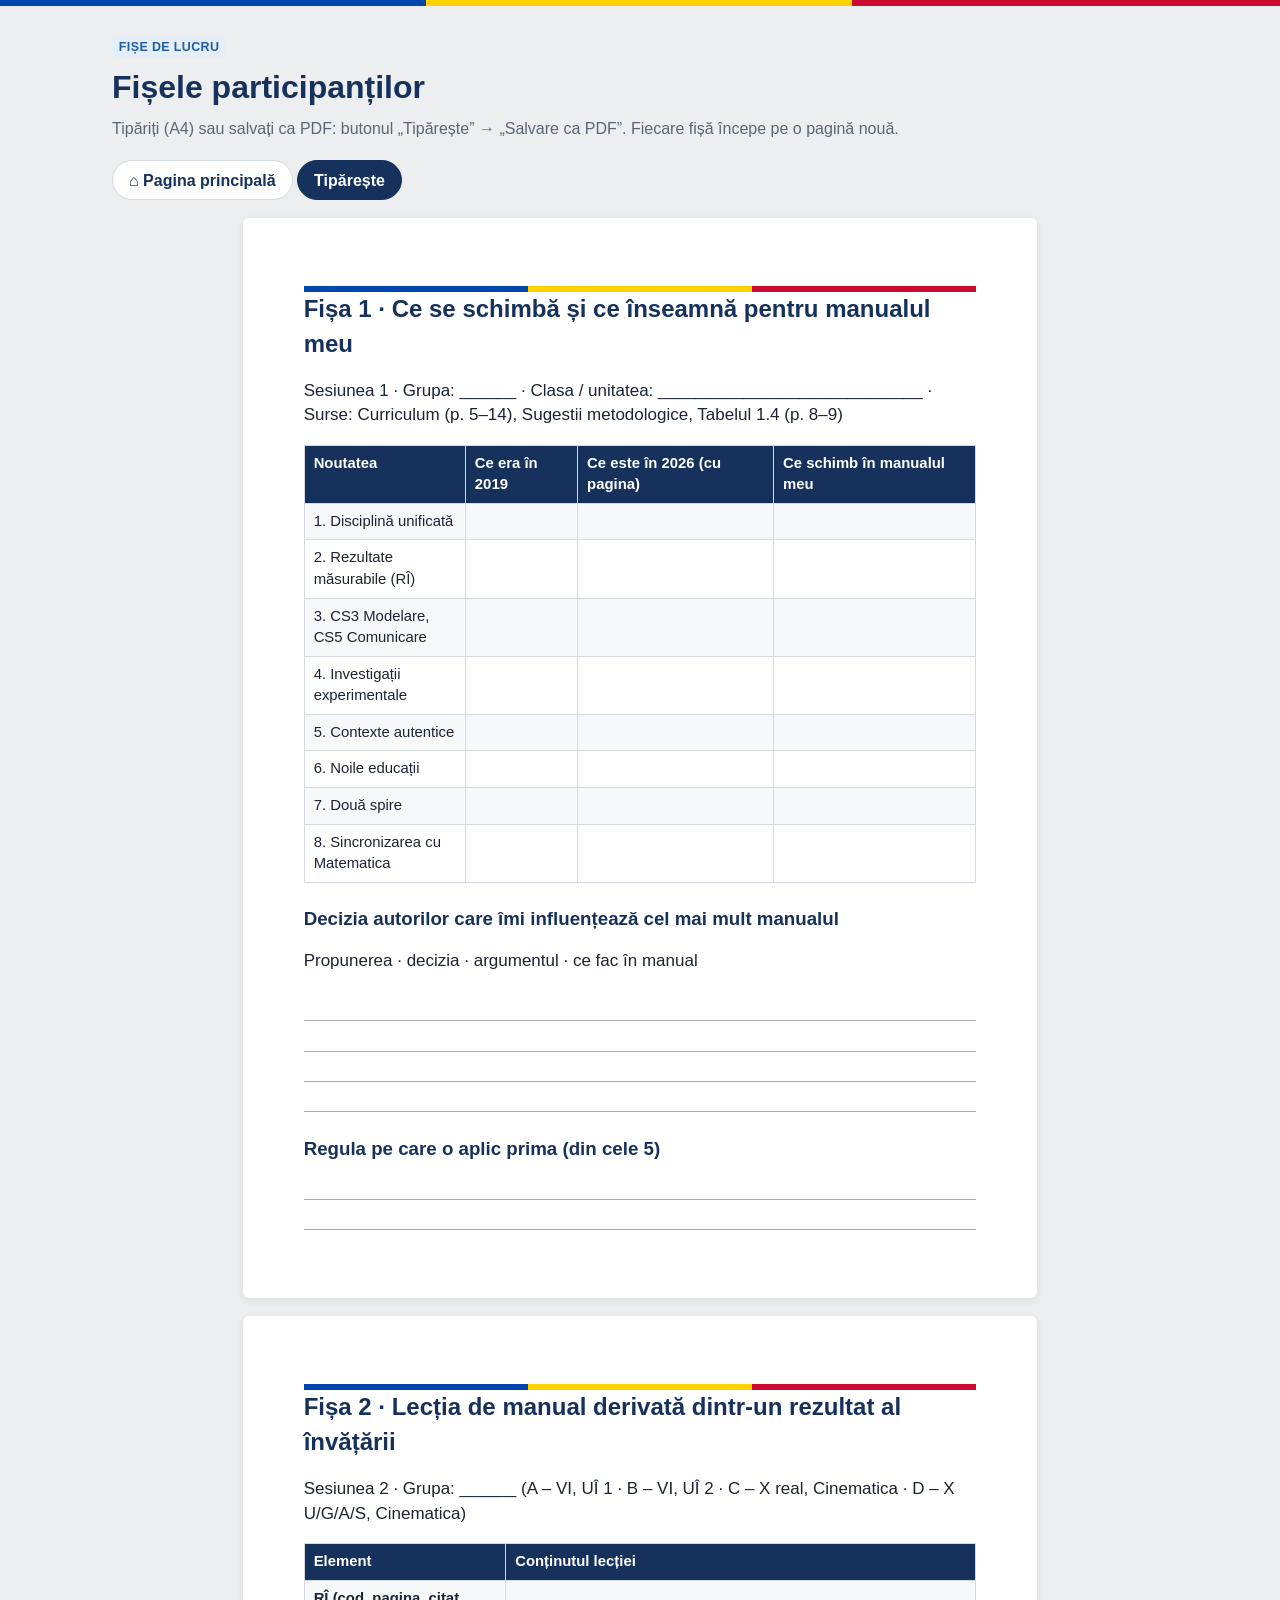
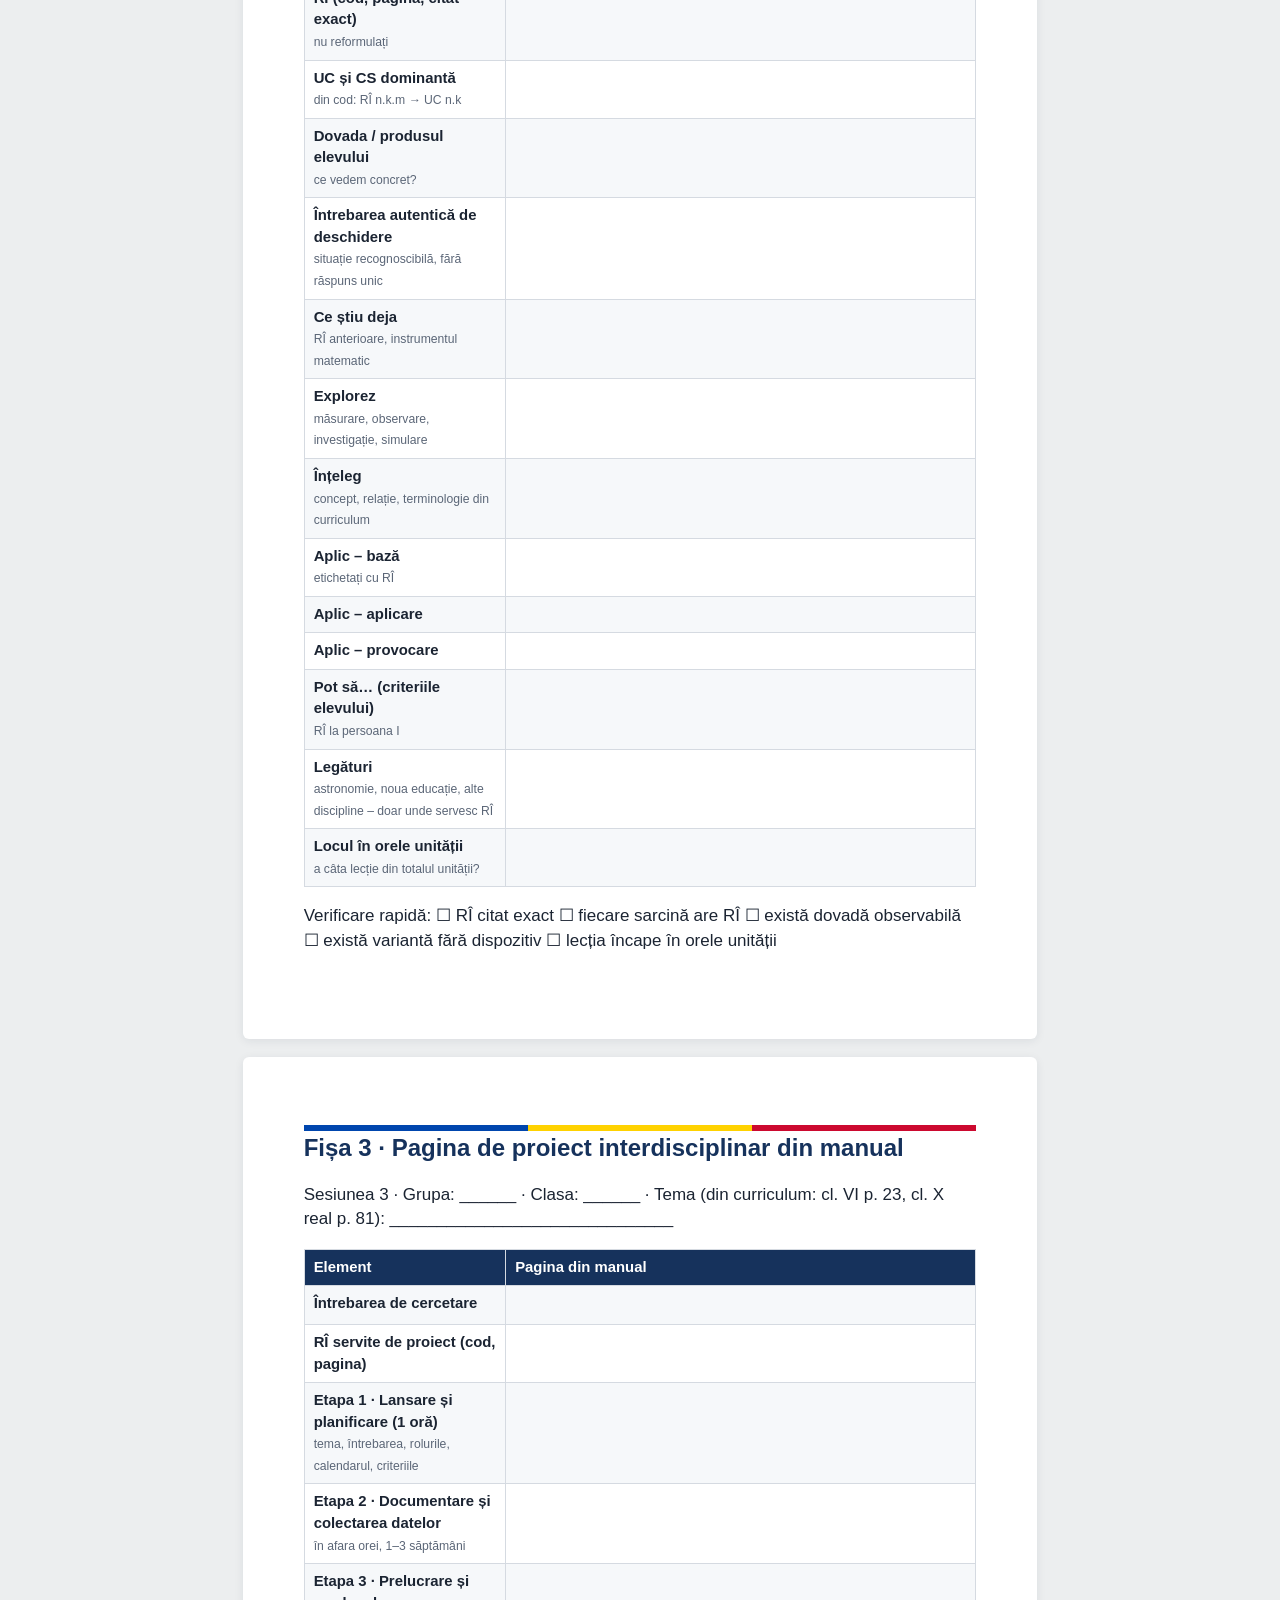
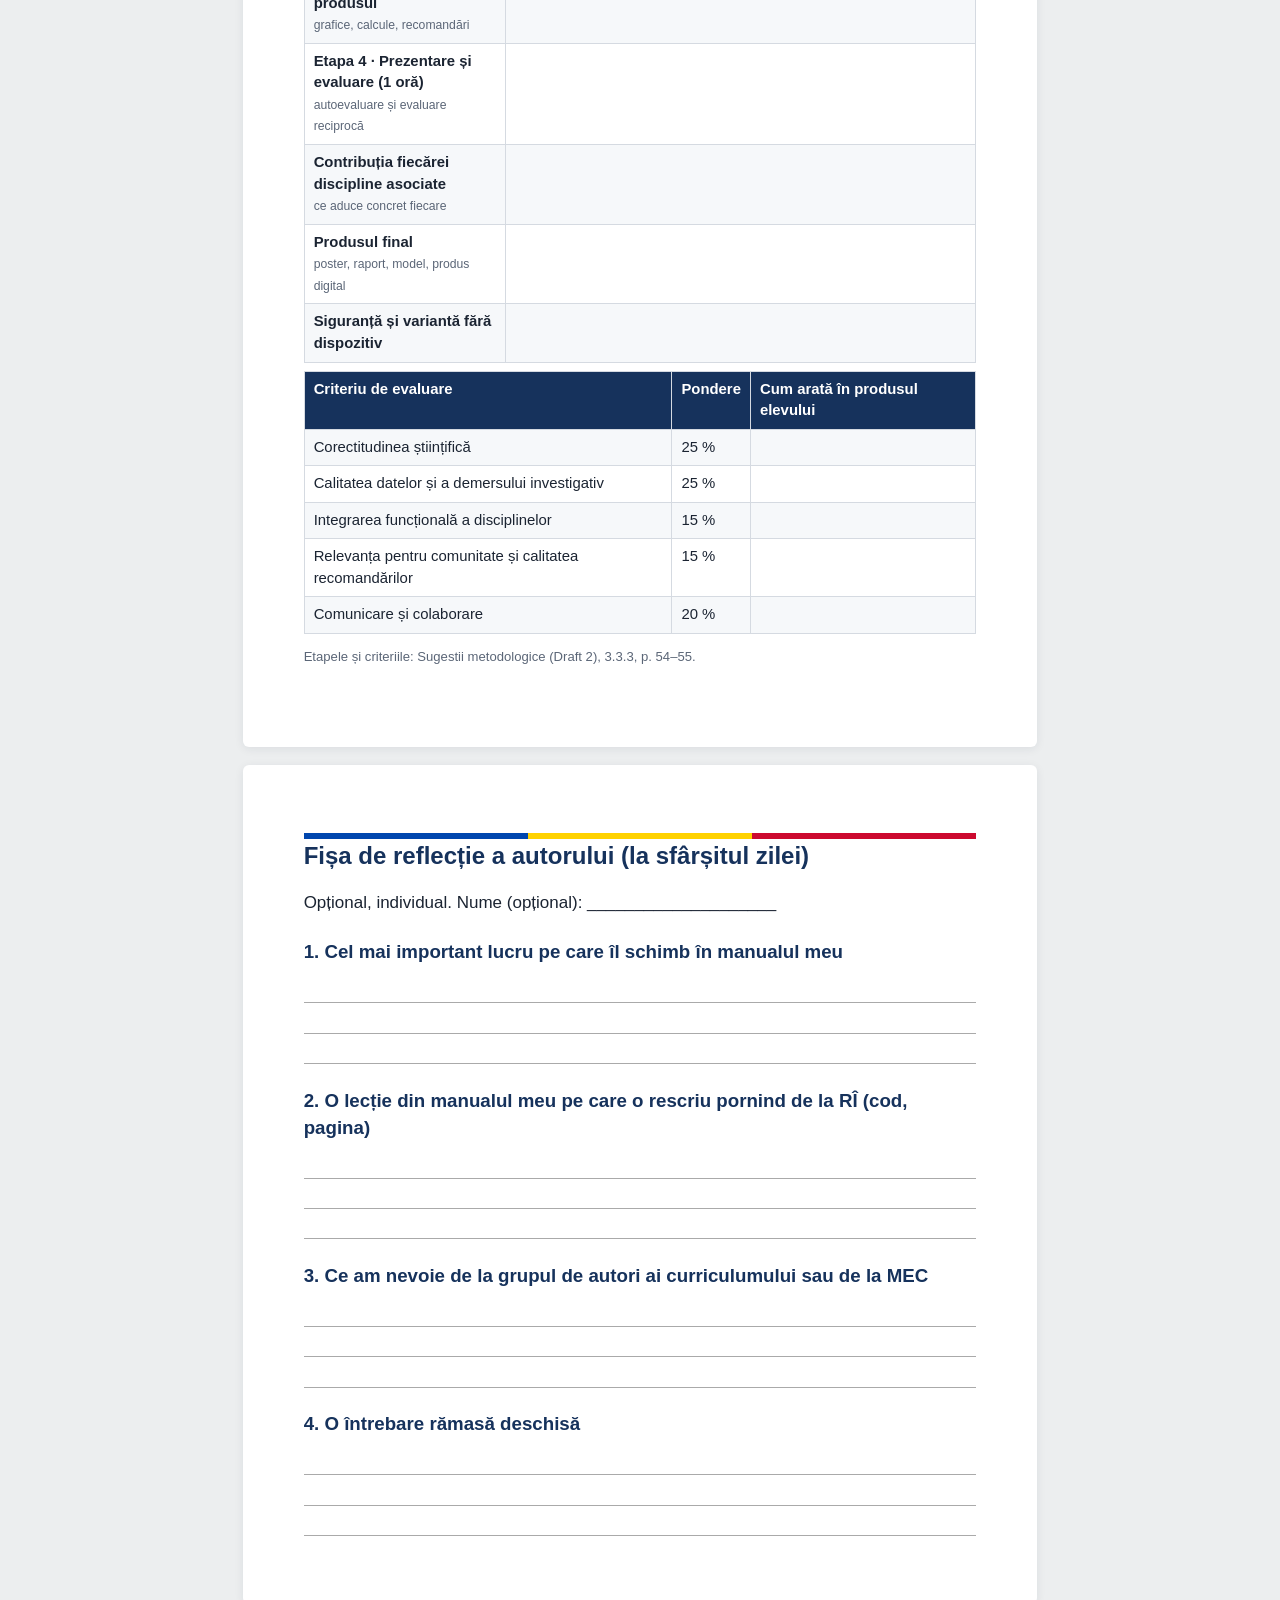
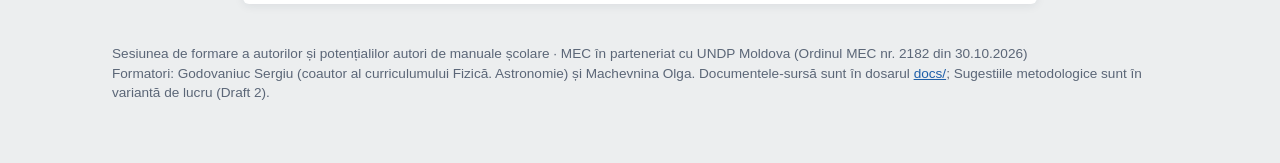
==== fise.html @ 5b89acd0 "Add files via upload" ====
<!DOCTYPE html>
<html lang="ro"><head><meta charset="utf-8"><meta name="viewport" content="width=device-width,initial-scale=1">
<title>Fișe de lucru – formarea autorilor de manuale</title><link rel="stylesheet" href="assets/style.css"></head>
<body><div class="tricolor no-print"></div>
<div class="page"><div class="no-print"><header class="top"><div><span class="tag">Fișe de lucru</span><h1>Fișele participanților</h1><div class="muted">Tipăriți (A4) sau salvați ca PDF: butonul „Tipărește” → „Salvare ca PDF”. Fiecare fișă începe pe o pagină nouă.</div></div>
<div><a class="btn" href="index.html">⌂ Pagina principală</a> <button class="btn primary" onclick="print()">Tipărește</button></div></header></div>
<section class="sheet" id="fisa1"><div class="tricolor"></div><h2>Fișa 1 · Ce se schimbă și ce înseamnă pentru manualul meu</h2>
<p class="small">Sesiunea 1 · Grupa: ______ · Clasa / unitatea: ____________________________ · Surse: Curriculum (p. 5–14), Sugestii metodologice, Tabelul 1.4 (p. 8–9)</p>
<table class="t"><tr><th style="width:24%">Noutatea</th><th>Ce era în 2019</th><th>Ce este în 2026 (cu pagina)</th><th>Ce schimb în manualul meu</th></tr>
<tr><td>1. Disciplină unificată</td><td></td><td></td><td></td></tr><tr><td>2. Rezultate măsurabile (RÎ)</td><td></td><td></td><td></td></tr><tr><td>3. CS3 Modelare, CS5 Comunicare</td><td></td><td></td><td></td></tr><tr><td>4. Investigații experimentale</td><td></td><td></td><td></td></tr><tr><td>5. Contexte autentice</td><td></td><td></td><td></td></tr><tr><td>6. Noile educații</td><td></td><td></td><td></td></tr><tr><td>7. Două spire</td><td></td><td></td><td></td></tr><tr><td>8. Sincronizarea cu Matematica</td><td></td><td></td><td></td></tr></table>
<h3>Decizia autorilor care îmi influențează cel mai mult manualul</h3><p class="small">Propunerea · decizia · argumentul · ce fac în manual</p><div class="lines"><div></div><div></div><div></div><div></div></div>
<h3>Regula pe care o aplic prima (din cele 5)</h3><div class="lines"><div></div><div></div></div></section>
<section class="sheet" id="fisa2"><div class="tricolor"></div><h2>Fișa 2 · Lecția de manual derivată dintr-un rezultat al învățării</h2>
<p class="small">Sesiunea 2 · Grupa: ______ (A – VI, UÎ 1 · B – VI, UÎ 2 · C – X real, Cinematica · D – X U/G/A/S, Cinematica)</p>
<table class="t"><tr><th style="width:30%">Element</th><th>Conținutul lecției</th></tr>
<tr><td><b>RÎ (cod, pagina, citat exact)</b><br><span class="src">nu reformulați</span></td><td style="height:4em"></td></tr><tr><td><b>UC și CS dominantă</b><br><span class="src">din cod: RÎ n.k.m → UC n.k</span></td><td style="height:2.4em"></td></tr><tr><td><b>Dovada / produsul elevului</b><br><span class="src">ce vedem concret?</span></td><td style="height:2.8em"></td></tr><tr><td><b>Întrebarea autentică de deschidere</b><br><span class="src">situație recognoscibilă, fără răspuns unic</span></td><td style="height:2.8em"></td></tr><tr><td><b>Ce știu deja</b><br><span class="src">RÎ anterioare, instrumentul matematic</span></td><td style="height:2.4em"></td></tr><tr><td><b>Explorez</b><br><span class="src">măsurare, observare, investigație, simulare</span></td><td style="height:3em"></td></tr><tr><td><b>Înțeleg</b><br><span class="src">concept, relație, terminologie din curriculum</span></td><td style="height:2.4em"></td></tr><tr><td><b>Aplic – bază</b><br><span class="src">etichetați cu RÎ</span></td><td style="height:2.4em"></td></tr><tr><td><b>Aplic – aplicare</b><br><span class="src"></span></td><td style="height:2.4em"></td></tr><tr><td><b>Aplic – provocare</b><br><span class="src"></span></td><td style="height:2.4em"></td></tr><tr><td><b>Pot să… (criteriile elevului)</b><br><span class="src">RÎ la persoana I</span></td><td style="height:2.4em"></td></tr><tr><td><b>Legături</b><br><span class="src">astronomie, noua educație, alte discipline – doar unde servesc RÎ</span></td><td style="height:2.4em"></td></tr><tr><td><b>Locul în orele unității</b><br><span class="src">a câta lecție din totalul unității?</span></td><td style="height:1.8em"></td></tr></table>
<p class="small">Verificare rapidă: ☐ RÎ citat exact ☐ fiecare sarcină are RÎ ☐ există dovadă observabilă ☐ există variantă fără dispozitiv ☐ lecția încape în orele unității</p></section>
<section class="sheet" id="fisa3"><div class="tricolor"></div><h2>Fișa 3 · Pagina de proiect interdisciplinar din manual</h2>
<p class="small">Sesiunea 3 · Grupa: ______ · Clasa: ______ · Tema (din curriculum: cl. VI p. 23, cl. X real p. 81): ______________________________</p>
<table class="t"><tr><th style="width:30%">Element</th><th>Pagina din manual</th></tr>
<tr><td><b>Întrebarea de cercetare</b><br><span class="src"></span></td><td style="height:2.6em"></td></tr><tr><td><b>RÎ servite de proiect (cod, pagina)</b><br><span class="src"></span></td><td style="height:2.4em"></td></tr><tr><td><b>Etapa 1 · Lansare și planificare (1 oră)</b><br><span class="src">tema, întrebarea, rolurile, calendarul, criteriile</span></td><td style="height:2.4em"></td></tr><tr><td><b>Etapa 2 · Documentare și colectarea datelor</b><br><span class="src">în afara orei, 1–3 săptămâni</span></td><td style="height:2.4em"></td></tr><tr><td><b>Etapa 3 · Prelucrare și produsul</b><br><span class="src">grafice, calcule, recomandări</span></td><td style="height:2.4em"></td></tr><tr><td><b>Etapa 4 · Prezentare și evaluare (1 oră)</b><br><span class="src">autoevaluare și evaluare reciprocă</span></td><td style="height:2.4em"></td></tr><tr><td><b>Contribuția fiecărei discipline asociate</b><br><span class="src">ce aduce concret fiecare</span></td><td style="height:3em"></td></tr><tr><td><b>Produsul final</b><br><span class="src">poster, raport, model, produs digital</span></td><td style="height:1.8em"></td></tr><tr><td><b>Siguranță și variantă fără dispozitiv</b><br><span class="src"></span></td><td style="height:1.8em"></td></tr></table>
<table class="t" style="margin-top:8px"><tr><th>Criteriu de evaluare</th><th style="width:70px">Pondere</th><th>Cum arată în produsul elevului</th></tr>
<tr><td>Corectitudinea științifică</td><td>25 %</td><td></td></tr><tr><td>Calitatea datelor și a demersului investigativ</td><td>25 %</td><td></td></tr><tr><td>Integrarea funcțională a disciplinelor</td><td>15 %</td><td></td></tr><tr><td>Relevanța pentru comunitate și calitatea recomandărilor</td><td>15 %</td><td></td></tr><tr><td>Comunicare și colaborare</td><td>20 %</td><td></td></tr></table>
<p class="src">Etapele și criteriile: Sugestii metodologice (Draft 2), 3.3.3, p. 54–55.</p></section>
<section class="sheet" id="fisa4"><div class="tricolor"></div><h2>Fișa de reflecție a autorului (la sfârșitul zilei)</h2>
<p class="small">Opțional, individual. Nume (opțional): ____________________</p>
<h3>1. Cel mai important lucru pe care îl schimb în manualul meu</h3><div class="lines"><div></div><div></div><div></div></div><h3>2. O lecție din manualul meu pe care o rescriu pornind de la RÎ (cod, pagina)</h3><div class="lines"><div></div><div></div><div></div></div>
<h3>3. Ce am nevoie de la grupul de autori ai curriculumului sau de la MEC</h3><div class="lines"><div></div><div></div><div></div></div><h3>4. O întrebare rămasă deschisă</h3><div class="lines"><div></div><div></div><div></div></div></section>
<footer class="foot no-print">Sesiunea de formare a autorilor și potențialilor autori de manuale școlare · MEC în parteneriat cu UNDP Moldova (Ordinul MEC nr. 2182 din 30.10.2026)<br>Formatori: Godovaniuc Sergiu (coautor al curriculumului Fizică. Astronomie) și Machevnina Olga. Documentele-sursă sunt în dosarul <a href="docs/">docs/</a>; Sugestiile metodologice sunt în variantă de lucru (Draft 2).</footer>
</div></body></html>
---- assets/style.css ----
/* Formarea autorilor de manuale – Fizică. Astronomie (2026)
   Design sobru, instituțional: gri deschis, albastru închis, banda tricoloră. */
:root{
  --bg:#eceeef; --paper:#ffffff; --ink:#1b2432; --muted:#5b6677; --line:#d5dae1;
  --navy:#16325c; --blue:#1f5fa8; --blue-soft:#e4edf8; --accent:#c8711d; --accent-soft:#fbead8;
  --ok:#1f7a4d; --ok-soft:#e1f3ea; --bad:#b3261e; --bad-soft:#fbe4e2; --warn:#8a5a00; --warn-soft:#fff3d6;
  --tri-b:#0046ae; --tri-y:#ffd200; --tri-r:#cc092f;
  --radius:14px; --shadow:0 2px 10px rgba(20,40,70,.08);
  --font:"Segoe UI",Roboto,"Helvetica Neue",Arial,sans-serif;
}
*{box-sizing:border-box}
html,body{margin:0;padding:0}
body{font-family:var(--font);color:var(--ink);background:var(--bg);line-height:1.45}
a{color:var(--blue)}
.tricolor{height:6px;background:linear-gradient(90deg,var(--tri-b) 0 33.3%,var(--tri-y) 33.3% 66.6%,var(--tri-r) 66.6% 100%)}
.btn{display:inline-flex;align-items:center;gap:.4em;border:1px solid var(--line);background:var(--paper);color:var(--navy);
  border-radius:999px;padding:.45em 1em;font:inherit;font-weight:600;cursor:pointer;text-decoration:none}
.btn:hover{border-color:var(--blue)}
.btn.primary{background:var(--navy);color:#fff;border-color:var(--navy)}
.btn.small{padding:.25em .75em;font-size:.85em}
.tag{display:inline-block;font-size:.78em;font-weight:700;letter-spacing:.03em;text-transform:uppercase;color:var(--blue);
  background:var(--blue-soft);border-radius:6px;padding:.15em .55em}
.src{font-size:.82em;color:var(--muted)}
.src a{color:var(--muted)}

/* ---------- Pagini obișnuite (index, plan, fișe) ---------- */
.page{max-width:1100px;margin:0 auto;padding:28px 22px 60px}
.page header.top{display:flex;justify-content:space-between;align-items:flex-end;gap:20px;flex-wrap:wrap;margin-bottom:18px}
.page h1{color:var(--navy);font-size:2rem;margin:.2em 0}
.page h2{color:var(--navy);margin:1.6em 0 .6em}
.page h3{color:var(--navy);margin:1.2em 0 .4em}
.card{background:var(--paper);border-radius:var(--radius);box-shadow:var(--shadow);padding:18px 20px;margin:12px 0}
.grid{display:grid;gap:14px}
.grid.c3{grid-template-columns:repeat(auto-fit,minmax(260px,1fr))}
.grid.c2{grid-template-columns:repeat(auto-fit,minmax(340px,1fr))}
.session-card h3{margin-top:.2em}
.session-card .time{font-weight:700;color:var(--accent)}
table.t{width:100%;border-collapse:collapse;background:var(--paper);font-size:.93em}
table.t th,table.t td{border:1px solid var(--line);padding:7px 9px;vertical-align:top;text-align:left}
table.t th{background:var(--navy);color:#fff;font-weight:600}
table.t tr:nth-child(even) td{background:#f6f8fa}
.note{border-left:4px solid var(--accent);background:var(--accent-soft);padding:10px 14px;border-radius:8px;margin:10px 0}
.note.blue{border-color:var(--blue);background:var(--blue-soft)}
footer.foot{margin-top:40px;font-size:.85em;color:var(--muted)}

/* ---------- Prezentare ---------- */
body.deck{overflow:hidden;background:#d9dde2}
#stage-wrap{position:fixed;inset:0 0 34px 0;display:flex;align-items:center;justify-content:center}
#stage{width:1280px;height:720px;position:relative;transform-origin:center center}
.slide{position:absolute;inset:0;background:var(--bg);display:none;flex-direction:column;overflow:hidden;border-radius:4px;
  box-shadow:0 6px 30px rgba(0,0,0,.18)}
.slide.active{display:flex}
.slide .s-head{padding:26px 48px 8px;display:flex;justify-content:space-between;align-items:flex-start;gap:20px}
.slide .kicker{font-size:15px;font-weight:700;letter-spacing:.06em;text-transform:uppercase;color:var(--blue)}
.slide h2{font-size:38px;line-height:1.12;margin:6px 0 0;color:var(--navy)}
.slide .s-body{flex:1;padding:8px 48px 14px;font-size:21px;overflow:auto}
.slide .s-foot{display:flex;justify-content:space-between;align-items:center;padding:0 48px 10px;font-size:13px;color:var(--muted)}
.slide .s-foot .src{font-size:13px}
.slide .tricolor{height:7px}
.slide.cover{background:linear-gradient(135deg,#16325c 0%,#1f5fa8 100%);color:#fff}
.slide.cover h2{color:#fff;font-size:52px}
.slide.cover .kicker{color:#ffd200}
.slide.cover .s-body{display:flex;flex-direction:column;justify-content:center;font-size:24px}
.slide.cover .s-foot{color:#cfd9e8}
.cover .meta{margin-top:28px;font-size:20px;opacity:.95}
.cover .meta b{color:#ffd200}
.cols{display:grid;gap:18px}
.cols.c2{grid-template-columns:1fr 1fr}
.cols.c3{grid-template-columns:repeat(3,1fr)}
.cols.c4{grid-template-columns:repeat(4,1fr)}
.box{background:var(--paper);border-radius:var(--radius);box-shadow:var(--shadow);padding:16px 18px}
.box h3{margin:0 0 8px;color:var(--navy);font-size:22px}
.box.old{border-top:5px solid #8b95a3}
.box.new{border-top:5px solid var(--blue)}
.box.man{border-top:5px solid var(--accent);background:#fffaf4}
.box p{margin:.3em 0}
.box ul{margin:.3em 0;padding-left:1.1em}
.lab{font-size:13px;font-weight:800;letter-spacing:.06em;text-transform:uppercase;color:var(--muted);margin-bottom:4px}
.box.new .lab{color:var(--blue)} .box.man .lab{color:var(--accent)}
.big{font-size:28px;font-weight:700;color:var(--navy)}
.quote{font-size:25px;color:var(--navy);border-left:6px solid var(--blue);padding:6px 0 6px 18px;margin:8px 0}
.small{font-size:17px}
.muted{color:var(--muted)}
.pill{display:inline-block;border-radius:999px;padding:2px 10px;font-size:15px;font-weight:700;background:var(--blue-soft);color:var(--navy);margin:2px}
.steps{display:flex;gap:12px;align-items:stretch}
.steps .st{flex:1;background:var(--paper);border-radius:12px;padding:12px 14px;box-shadow:var(--shadow);position:relative}
.steps .st b{display:block;color:var(--blue);font-size:15px;text-transform:uppercase;letter-spacing:.05em}
.steps .st:not(:last-child)::after{content:"→";position:absolute;right:-13px;top:40%;font-size:22px;color:var(--blue)}
.agenda{width:100%;border-collapse:collapse;font-size:20px}
.agenda td{padding:9px 12px;border-bottom:1px solid var(--line)}
.agenda tr.now td{background:var(--blue-soft);font-weight:700}
.agenda td.h{width:150px;font-weight:700;color:var(--accent)}

/* bara de jos a prezentării */
#bar{position:fixed;left:0;right:0;bottom:0;height:34px;background:var(--navy);color:#fff;display:flex;align-items:center;gap:14px;
  padding:0 12px;font-size:14px;z-index:20}
#bar .prog{flex:1;height:6px;background:rgba(255,255,255,.2);border-radius:3px;overflow:hidden}
#bar .prog i{display:block;height:100%;background:var(--tri-y);width:0}
#bar button{background:transparent;border:1px solid rgba(255,255,255,.35);color:#fff;border-radius:6px;padding:2px 8px;cursor:pointer;font:inherit}
#bar .clock.late{color:#ffb4b4} #bar .clock.ok{color:#bff0d2}
#notes{position:fixed;right:0;top:0;bottom:34px;width:420px;background:#fffdf7;border-left:3px solid var(--accent);padding:16px 18px;
  overflow:auto;display:none;z-index:15;font-size:16px;box-shadow:-6px 0 20px rgba(0,0,0,.12)}
#notes.show{display:block}
#notes h4{margin:0 0 6px;color:var(--accent);text-transform:uppercase;letter-spacing:.05em;font-size:13px}
#notes .plan{font-weight:700;color:var(--navy);margin-bottom:8px}
#help{position:fixed;left:50%;top:50%;transform:translate(-50%,-50%);background:#fff;padding:18px 24px;border-radius:12px;z-index:30;
  box-shadow:0 10px 40px rgba(0,0,0,.3);display:none;font-size:16px}
#help.show{display:block}
#help kbd{background:#eef;border:1px solid #ccd;border-radius:4px;padding:1px 6px}

/* ---------- Widgeturi ---------- */
.w{background:var(--paper);border-radius:var(--radius);box-shadow:var(--shadow);padding:14px 16px}
.w .w-head{display:flex;justify-content:space-between;align-items:center;gap:10px;margin-bottom:8px}
.w .w-title{font-weight:700;color:var(--navy)}
.score{font-weight:800;font-size:22px}
.score.ok{color:var(--ok)} .score.mid{color:var(--warn)} .score.bad{color:var(--bad)}

/* clasificare */
.cls-item{display:flex;align-items:center;gap:10px;padding:7px 8px;border-bottom:1px solid var(--line);font-size:18px}
.cls-item:last-child{border-bottom:0}
.cls-item .txt{flex:1}
.cls-item .opts{display:flex;gap:6px;flex-wrap:wrap;justify-content:flex-end}
.cls-item .opts button{border:1px solid var(--line);background:#fff;border-radius:8px;padding:4px 10px;cursor:pointer;font:inherit;font-size:15px;color:var(--navy)}
.cls-item .opts button.sel{background:var(--navy);color:#fff;border-color:var(--navy)}
.cls-item.ok{background:var(--ok-soft)} .cls-item.bad{background:var(--bad-soft)}
.cls-item .why{display:none;font-size:15px;color:var(--muted);margin-top:3px}
.cls-item.checked .why{display:block}
.cls-item .mark{width:26px;text-align:center;font-weight:800}
.cls-item.ok .mark{color:var(--ok)} .cls-item.bad .mark{color:var(--bad)}

/* sondaj */
.poll{display:grid;grid-template-columns:1fr 230px;gap:16px;align-items:start}
.poll .q{font-size:22px;font-weight:700;color:var(--navy);margin-bottom:8px}
.poll .bars .row{display:grid;grid-template-columns:1fr 60px;gap:8px;align-items:center;margin:6px 0}
.poll .bars .lbl{font-size:17px;margin-bottom:2px}
.poll .bars .track{height:26px;background:#edf1f6;border-radius:6px;overflow:hidden;position:relative}
.poll .bars .fill{height:100%;background:var(--blue);width:0;transition:width .6s}
.poll .bars .row.correct .fill{background:var(--ok)}
.poll .bars .n{font-weight:800;color:var(--navy);text-align:right}
.poll .qr{background:#fff;border:1px solid var(--line);border-radius:12px;padding:10px;text-align:center;font-size:13px;color:var(--muted)}
.poll .qr .code{display:flex;justify-content:center}
.poll .qr .code img,.poll .qr .code svg{width:190px;height:190px}
.poll .status{font-size:13px;color:var(--muted);margin-top:6px}
.poll .manual{display:flex;gap:4px;margin-left:6px}
.poll .manual button{width:26px;height:26px;border-radius:6px;border:1px solid var(--line);background:#fff;cursor:pointer;font-weight:800}
.poll.hidden-res .fill,.poll.hidden-res .n{visibility:hidden}
.cloud{display:flex;flex-wrap:wrap;gap:6px 14px;align-items:center;justify-content:center;min-height:140px;padding:8px}
.cloud span{color:var(--navy);font-weight:700;line-height:1}
.cloud span:nth-child(3n){color:var(--blue)} .cloud span:nth-child(4n){color:var(--accent)}

/* decizii */
.dec{display:grid;grid-template-columns:1fr 300px;gap:16px}
.dec .prop{font-size:23px;color:var(--navy);font-weight:600}
.dec .ans{display:none;margin-top:10px;padding:10px 12px;border-radius:10px;font-size:18px}
.dec .ans.show{display:block}
.dec .ans.Acceptat{background:var(--ok-soft);border-left:5px solid var(--ok)}
.dec .ans.Respins{background:var(--bad-soft);border-left:5px solid var(--bad)}
.dec .ans.Partial{background:var(--warn-soft);border-left:5px solid var(--warn)}
.dots{display:flex;gap:6px}
.dots i{width:12px;height:12px;border-radius:50%;background:#cfd6df;display:inline-block;cursor:pointer}
.dots i.on{background:var(--navy)}

/* harta unității */
.umap{display:grid;grid-template-columns:1fr 1fr 1.5fr;gap:12px;font-size:15px}
.umap .col h4{margin:0 0 6px;color:#fff;background:var(--navy);padding:5px 9px;border-radius:8px;font-size:15px}
.umap .it{background:#fff;border:1px solid var(--line);border-radius:8px;padding:5px 8px;margin:4px 0;cursor:pointer;line-height:1.25}
.umap .it.hl{background:var(--accent-soft);border-color:var(--accent)}
.umap .it.sel{background:var(--blue-soft);border-color:var(--blue);font-weight:600}
.umap .it.dim{opacity:.45}
.umap .col{max-height:520px;overflow:auto}

/* generator, calculator, checklist */
.gen select,.gen input,.calc input{font:inherit;font-size:16px;padding:5px 8px;border:1px solid var(--line);border-radius:8px}
.gen .out{margin-top:10px;font-size:16px}
.gen .out .sec{border-left:4px solid var(--blue);padding:4px 10px;margin:6px 0;background:#f7f9fc;border-radius:6px}
.gen .out .sec b{color:var(--navy)}
.calc table{width:100%;border-collapse:collapse;font-size:16px}
.calc td,.calc th{border-bottom:1px solid var(--line);padding:5px 6px;text-align:center}
.calc th{color:var(--navy)} .calc td:first-child,.calc th:first-child{text-align:left}
.calc input{width:64px;text-align:center}
.calc tr.err td{background:var(--bad-soft)}
.chk{columns:2;column-gap:22px;font-size:16px}
.chk label{display:flex;gap:8px;align-items:flex-start;break-inside:avoid;padding:4px 0}
.chk input{margin-top:4px;transform:scale(1.25)}
.meter{height:16px;background:#edf1f6;border-radius:8px;overflow:hidden;margin:6px 0}
.meter i{display:block;height:100%;width:0;transition:width .4s}
.slider-row{display:grid;grid-template-columns:240px 1fr 90px;gap:10px;align-items:center;margin:8px 0;font-size:18px}
.slider-row input[type=range]{width:100%}
.result-big{font-size:34px;font-weight:800;color:var(--navy)}
.verdict{padding:10px 14px;border-radius:10px;font-size:19px;margin-top:8px}
.verdict.ok{background:var(--ok-soft);color:var(--ok)} .verdict.bad{background:var(--bad-soft);color:var(--bad)}
.timer{font-size:64px;font-weight:800;color:var(--navy);font-variant-numeric:tabular-nums}
.timer.end{color:var(--bad)}
.reveal-card{background:#fff;border-radius:12px;box-shadow:var(--shadow);padding:12px 14px;cursor:pointer;border-top:5px solid var(--blue)}
.reveal-card .back{display:none;margin-top:8px;font-size:16px;color:var(--ink)}
.reveal-card.open .back{display:block}
.reveal-card .front{font-weight:700;color:var(--navy);font-size:18px}
.reveal-card .hint{font-size:13px;color:var(--muted)}
.bar-chart .r{display:grid;grid-template-columns:260px 1fr 70px;gap:10px;align-items:center;margin:5px 0;font-size:17px}
.bar-chart .tr{height:22px;background:#edf1f6;border-radius:5px;overflow:hidden}
.bar-chart .tr i{display:block;height:100%}

/* ---------- Pagina de vot (telefon) ---------- */
body.vote{background:var(--bg)}
.vote main{max-width:520px;margin:0 auto;padding:18px}
.vote h1{font-size:1.25rem;color:var(--navy)}
.vote .opt{display:block;width:100%;text-align:left;margin:10px 0;padding:14px 16px;border-radius:12px;border:2px solid var(--line);background:#fff;font:inherit;font-size:1.05rem;cursor:pointer}
.vote .opt.sel{border-color:var(--navy);background:var(--blue-soft)}
.vote textarea,.vote input[type=text]{width:100%;font:inherit;font-size:1.05rem;padding:12px;border-radius:12px;border:2px solid var(--line)}
.vote .msg{margin-top:14px;padding:12px;border-radius:10px}
.vote .msg.ok{background:var(--ok-soft);color:var(--ok)} .vote .msg.err{background:var(--bad-soft);color:var(--bad)}

/* ---------- Tipar (fișe) ---------- */
.sheet{background:#fff;padding:18mm 16mm;margin:18px auto;max-width:210mm;box-shadow:var(--shadow);border-radius:6px}
.sheet h2{margin-top:0}
.sheet .fill{border-bottom:1px solid #999;min-height:1.6em;margin:4px 0}
.sheet table.t td{height:2.2em}
.sheet .lines div{border-bottom:1px solid #aaa;height:1.9em}
@media print{
  body{background:#fff}
  .no-print{display:none!important}
  .sheet{box-shadow:none;margin:0;padding:10mm 8mm;max-width:none;page-break-after:always}
  .page{padding:0}
  a{color:inherit;text-decoration:none}
}
@media (max-width:760px){.page h1{font-size:1.5rem}}

/* ajustări după verificarea vizuală */
.dec{grid-template-columns:1fr}
.dec .poll .q{display:none}
.dec .poll{grid-template-columns:1fr 170px;box-shadow:none;padding:6px 0 0}
.dec .poll .qr .code svg{width:140px;height:140px}
.cols .poll{grid-template-columns:1fr 150px;gap:10px}
.cols .poll .q{font-size:19px}
.cols .poll .qr .code svg{width:130px;height:130px}
.cls-item.wide{flex-wrap:wrap}
.cls-item.wide .opts{width:100%;justify-content:flex-start;padding-left:36px}
.slide .small{font-size:18px}
.cls-item{font-size:19px}
.cls-item.wide{font-size:17px;padding:4px 8px}.cls-item.wide .opts button{font-size:14px;padding:2px 8px}
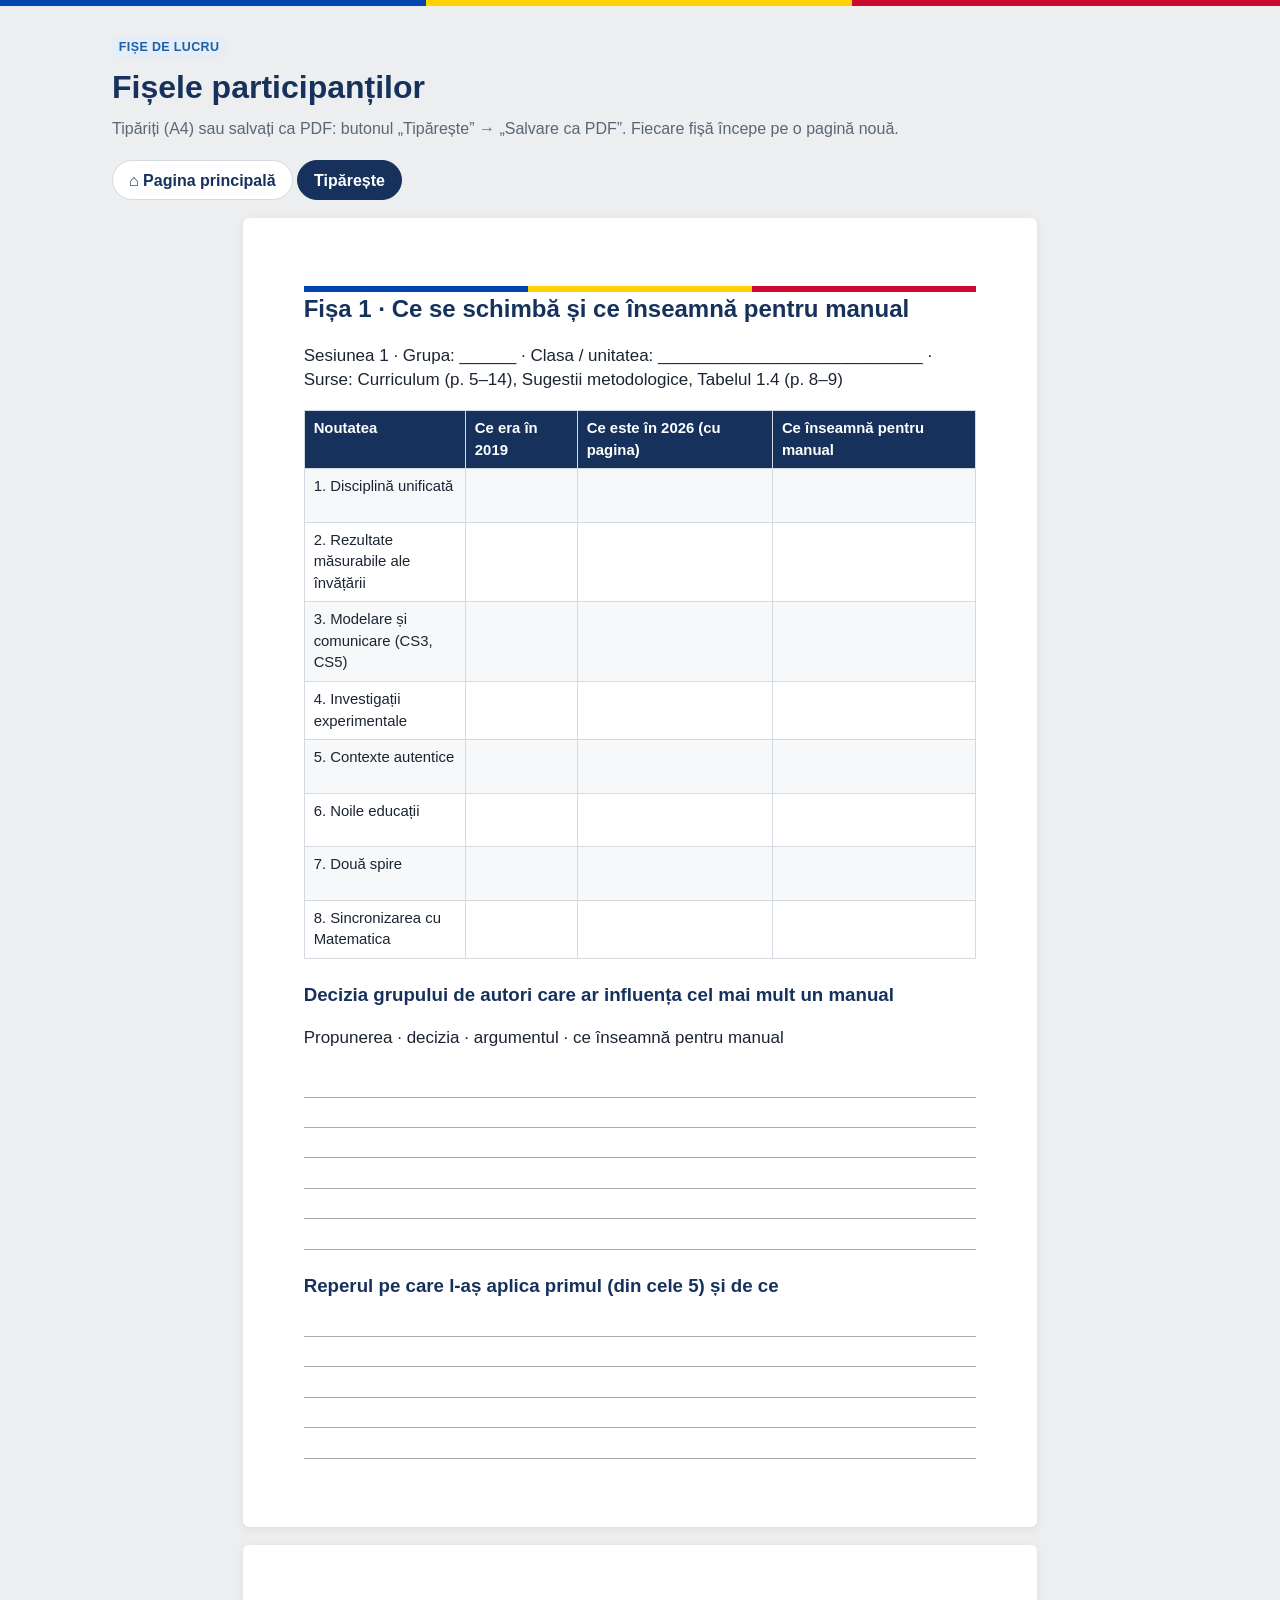
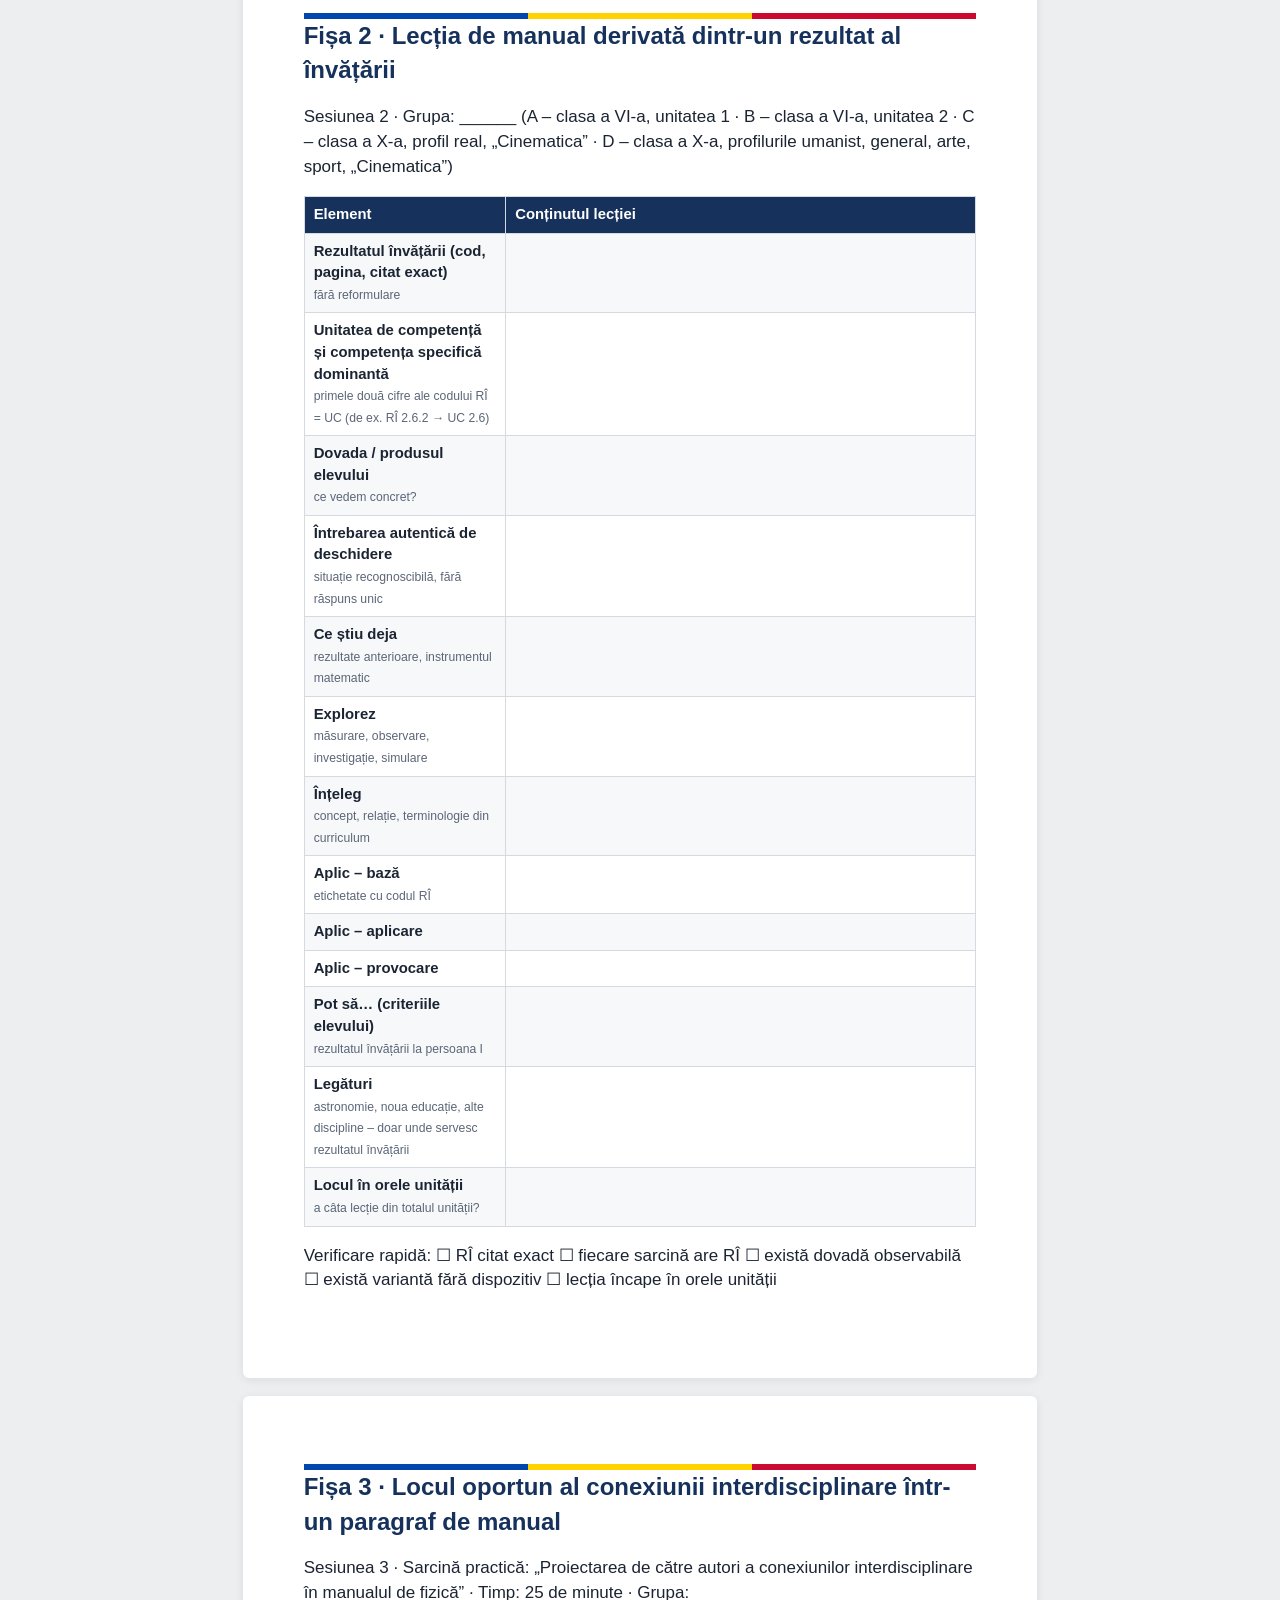
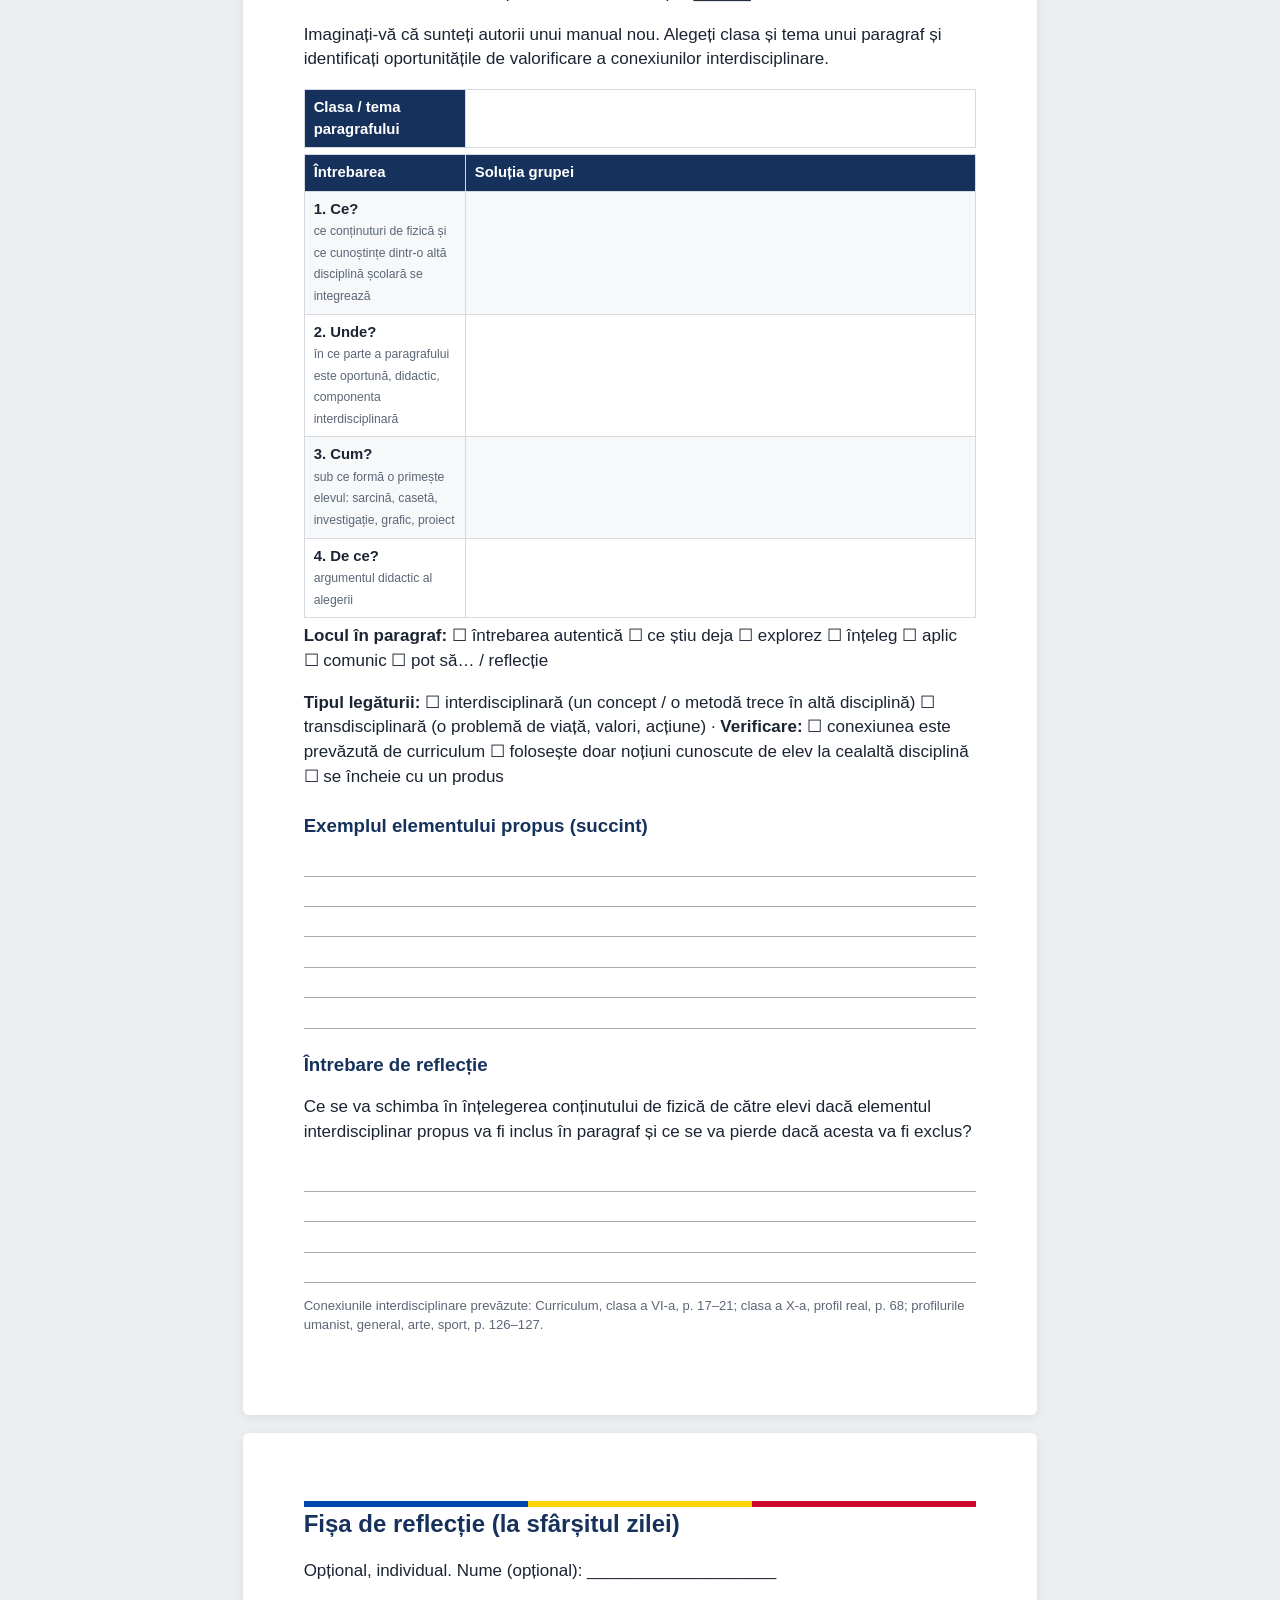
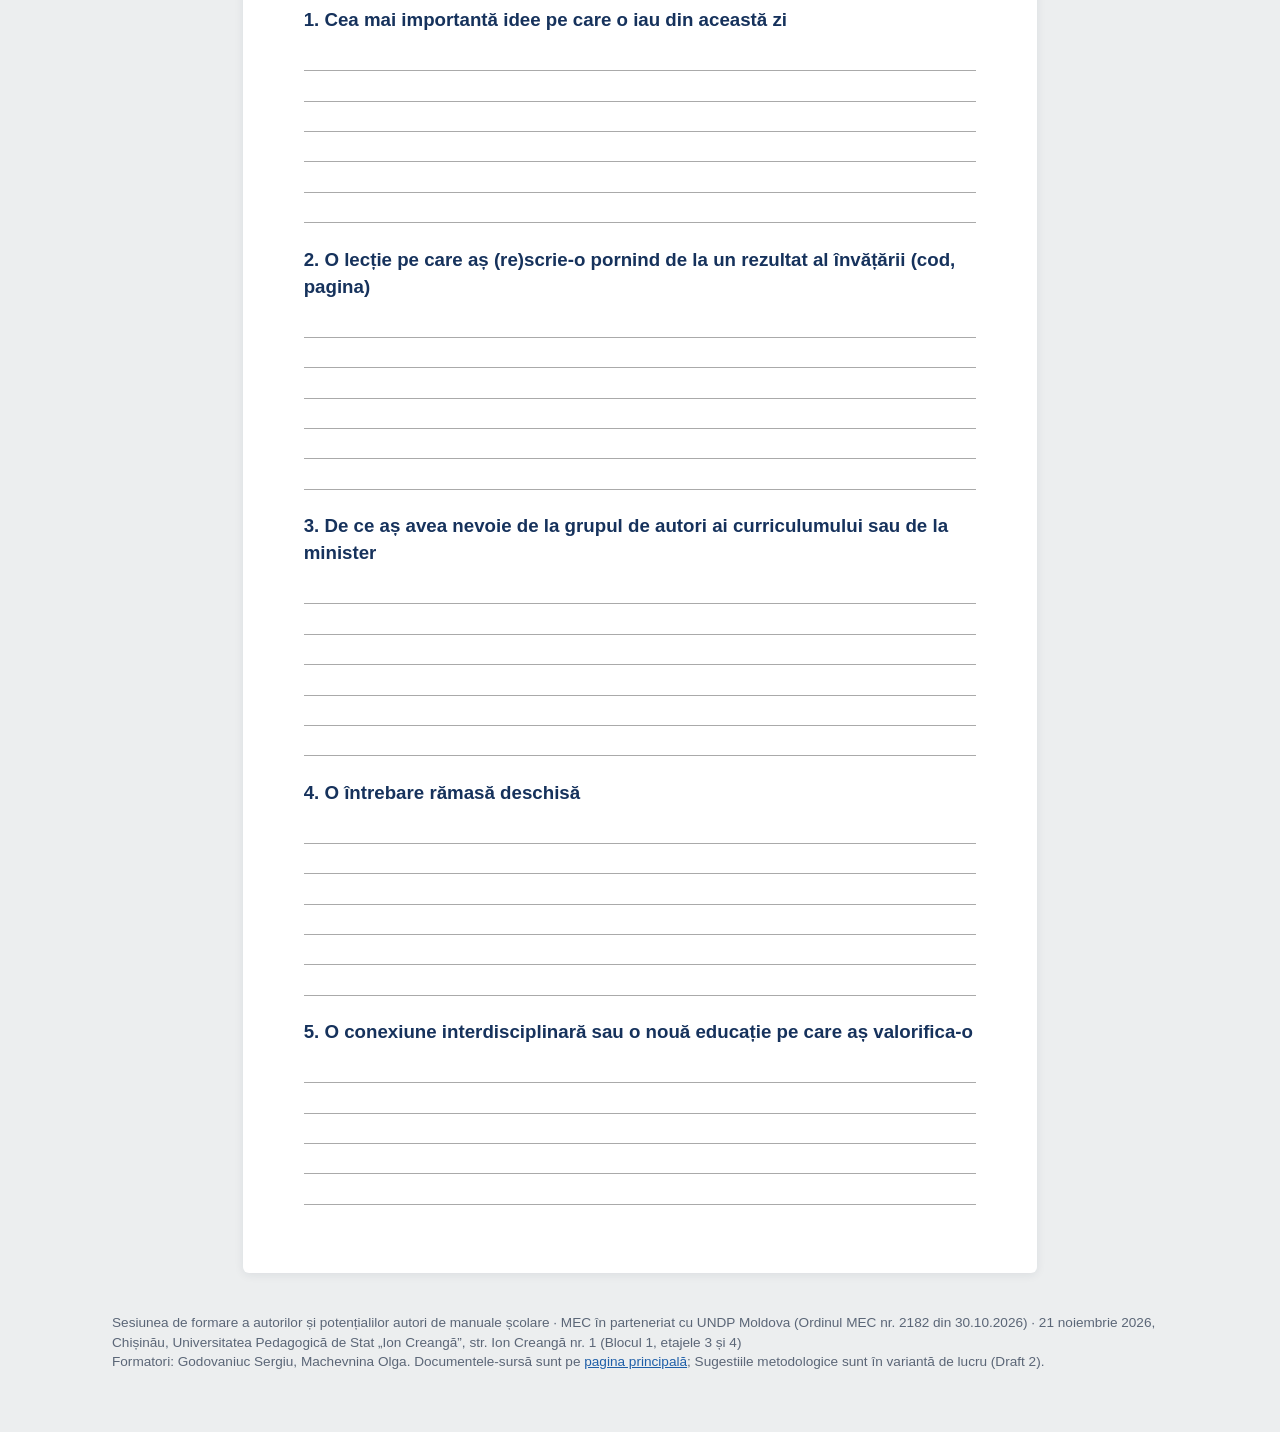
==== commit 8feaa1f5: "Add files via upload" ====
--- a/fise.html
+++ b/fise.html
@@ -1,30 +1,35 @@
 <!DOCTYPE html>
 <html lang="ro"><head><meta charset="utf-8"><meta name="viewport" content="width=device-width,initial-scale=1">
-<title>Fișe de lucru – formarea autorilor de manuale</title><link rel="stylesheet" href="assets/style.css"></head>
+<title>Fișe de lucru – formarea autorilor de manuale</title><link rel="stylesheet" href="assets/style.css"><link rel="icon" href="assets/favicon.svg" type="image/svg+xml"><link rel="icon" href="assets/favicon-32.png" sizes="32x32"><link rel="apple-touch-icon" href="assets/apple-touch-icon.png"><meta name="theme-color" content="#16325c"></head>
 <body><div class="tricolor no-print"></div>
 <div class="page"><div class="no-print"><header class="top"><div><span class="tag">Fișe de lucru</span><h1>Fișele participanților</h1><div class="muted">Tipăriți (A4) sau salvați ca PDF: butonul „Tipărește” → „Salvare ca PDF”. Fiecare fișă începe pe o pagină nouă.</div></div>
 <div><a class="btn" href="index.html">⌂ Pagina principală</a> <button class="btn primary" onclick="print()">Tipărește</button></div></header></div>
-<section class="sheet" id="fisa1"><div class="tricolor"></div><h2>Fișa 1 · Ce se schimbă și ce înseamnă pentru manualul meu</h2>
+<section class="sheet" id="fisa1"><div class="tricolor"></div><h2>Fișa 1 · Ce se schimbă și ce înseamnă pentru manual</h2>
 <p class="small">Sesiunea 1 · Grupa: ______ · Clasa / unitatea: ____________________________ · Surse: Curriculum (p. 5–14), Sugestii metodologice, Tabelul 1.4 (p. 8–9)</p>
-<table class="t"><tr><th style="width:24%">Noutatea</th><th>Ce era în 2019</th><th>Ce este în 2026 (cu pagina)</th><th>Ce schimb în manualul meu</th></tr>
-<tr><td>1. Disciplină unificată</td><td></td><td></td><td></td></tr><tr><td>2. Rezultate măsurabile (RÎ)</td><td></td><td></td><td></td></tr><tr><td>3. CS3 Modelare, CS5 Comunicare</td><td></td><td></td><td></td></tr><tr><td>4. Investigații experimentale</td><td></td><td></td><td></td></tr><tr><td>5. Contexte autentice</td><td></td><td></td><td></td></tr><tr><td>6. Noile educații</td><td></td><td></td><td></td></tr><tr><td>7. Două spire</td><td></td><td></td><td></td></tr><tr><td>8. Sincronizarea cu Matematica</td><td></td><td></td><td></td></tr></table>
-<h3>Decizia autorilor care îmi influențează cel mai mult manualul</h3><p class="small">Propunerea · decizia · argumentul · ce fac în manual</p><div class="lines"><div></div><div></div><div></div><div></div></div>
-<h3>Regula pe care o aplic prima (din cele 5)</h3><div class="lines"><div></div><div></div></div></section>
+<table class="t"><tr><th style="width:24%">Noutatea</th><th>Ce era în 2019</th><th>Ce este în 2026 (cu pagina)</th><th>Ce înseamnă pentru manual</th></tr>
+<tr><td style="height:3.6em">1. Disciplină unificată</td><td></td><td></td><td></td></tr><tr><td style="height:3.6em">2. Rezultate măsurabile ale învățării</td><td></td><td></td><td></td></tr><tr><td style="height:3.6em">3. Modelare și comunicare (CS3, CS5)</td><td></td><td></td><td></td></tr><tr><td style="height:3.6em">4. Investigații experimentale</td><td></td><td></td><td></td></tr><tr><td style="height:3.6em">5. Contexte autentice</td><td></td><td></td><td></td></tr><tr><td style="height:3.6em">6. Noile educații</td><td></td><td></td><td></td></tr><tr><td style="height:3.6em">7. Două spire</td><td></td><td></td><td></td></tr><tr><td style="height:3.6em">8. Sincronizarea cu Matematica</td><td></td><td></td><td></td></tr></table>
+<h3>Decizia grupului de autori care ar influența cel mai mult un manual</h3><p class="small">Propunerea · decizia · argumentul · ce înseamnă pentru manual</p><div class="lines"><div></div><div></div><div></div><div></div><div></div><div></div></div>
+<h3>Reperul pe care l-aș aplica primul (din cele 5) și de ce</h3><div class="lines"><div></div><div></div><div></div><div></div><div></div></div></section>
 <section class="sheet" id="fisa2"><div class="tricolor"></div><h2>Fișa 2 · Lecția de manual derivată dintr-un rezultat al învățării</h2>
-<p class="small">Sesiunea 2 · Grupa: ______ (A – VI, UÎ 1 · B – VI, UÎ 2 · C – X real, Cinematica · D – X U/G/A/S, Cinematica)</p>
+<p class="small">Sesiunea 2 · Grupa: ______ (A – clasa a VI-a, unitatea 1 · B – clasa a VI-a, unitatea 2 · C – clasa a X-a, profil real, „Cinematica” · D – clasa a X-a, profilurile umanist, general, arte, sport, „Cinematica”)</p>
 <table class="t"><tr><th style="width:30%">Element</th><th>Conținutul lecției</th></tr>
-<tr><td><b>RÎ (cod, pagina, citat exact)</b><br><span class="src">nu reformulați</span></td><td style="height:4em"></td></tr><tr><td><b>UC și CS dominantă</b><br><span class="src">din cod: RÎ n.k.m → UC n.k</span></td><td style="height:2.4em"></td></tr><tr><td><b>Dovada / produsul elevului</b><br><span class="src">ce vedem concret?</span></td><td style="height:2.8em"></td></tr><tr><td><b>Întrebarea autentică de deschidere</b><br><span class="src">situație recognoscibilă, fără răspuns unic</span></td><td style="height:2.8em"></td></tr><tr><td><b>Ce știu deja</b><br><span class="src">RÎ anterioare, instrumentul matematic</span></td><td style="height:2.4em"></td></tr><tr><td><b>Explorez</b><br><span class="src">măsurare, observare, investigație, simulare</span></td><td style="height:3em"></td></tr><tr><td><b>Înțeleg</b><br><span class="src">concept, relație, terminologie din curriculum</span></td><td style="height:2.4em"></td></tr><tr><td><b>Aplic – bază</b><br><span class="src">etichetați cu RÎ</span></td><td style="height:2.4em"></td></tr><tr><td><b>Aplic – aplicare</b><br><span class="src"></span></td><td style="height:2.4em"></td></tr><tr><td><b>Aplic – provocare</b><br><span class="src"></span></td><td style="height:2.4em"></td></tr><tr><td><b>Pot să… (criteriile elevului)</b><br><span class="src">RÎ la persoana I</span></td><td style="height:2.4em"></td></tr><tr><td><b>Legături</b><br><span class="src">astronomie, noua educație, alte discipline – doar unde servesc RÎ</span></td><td style="height:2.4em"></td></tr><tr><td><b>Locul în orele unității</b><br><span class="src">a câta lecție din totalul unității?</span></td><td style="height:1.8em"></td></tr></table>
+<tr><td><b>Rezultatul învățării (cod, pagina, citat exact)</b><br><span class="src">fără reformulare</span></td><td style="height:4em"></td></tr><tr><td><b>Unitatea de competență și competența specifică dominantă</b><br><span class="src">primele două cifre ale codului RÎ = UC (de ex. RÎ 2.6.2 → UC 2.6)</span></td><td style="height:2.4em"></td></tr><tr><td><b>Dovada / produsul elevului</b><br><span class="src">ce vedem concret?</span></td><td style="height:2.8em"></td></tr><tr><td><b>Întrebarea autentică de deschidere</b><br><span class="src">situație recognoscibilă, fără răspuns unic</span></td><td style="height:2.8em"></td></tr><tr><td><b>Ce știu deja</b><br><span class="src">rezultate anterioare, instrumentul matematic</span></td><td style="height:2.4em"></td></tr><tr><td><b>Explorez</b><br><span class="src">măsurare, observare, investigație, simulare</span></td><td style="height:3em"></td></tr><tr><td><b>Înțeleg</b><br><span class="src">concept, relație, terminologie din curriculum</span></td><td style="height:2.4em"></td></tr><tr><td><b>Aplic – bază</b><br><span class="src">etichetate cu codul RÎ</span></td><td style="height:2.4em"></td></tr><tr><td><b>Aplic – aplicare</b><br><span class="src"></span></td><td style="height:2.4em"></td></tr><tr><td><b>Aplic – provocare</b><br><span class="src"></span></td><td style="height:2.4em"></td></tr><tr><td><b>Pot să… (criteriile elevului)</b><br><span class="src">rezultatul învățării la persoana I</span></td><td style="height:2.4em"></td></tr><tr><td><b>Legături</b><br><span class="src">astronomie, noua educație, alte discipline – doar unde servesc rezultatul învățării</span></td><td style="height:2.4em"></td></tr><tr><td><b>Locul în orele unității</b><br><span class="src">a câta lecție din totalul unității?</span></td><td style="height:1.8em"></td></tr></table>
 <p class="small">Verificare rapidă: ☐ RÎ citat exact ☐ fiecare sarcină are RÎ ☐ există dovadă observabilă ☐ există variantă fără dispozitiv ☐ lecția încape în orele unității</p></section>
-<section class="sheet" id="fisa3"><div class="tricolor"></div><h2>Fișa 3 · Pagina de proiect interdisciplinar din manual</h2>
-<p class="small">Sesiunea 3 · Grupa: ______ · Clasa: ______ · Tema (din curriculum: cl. VI p. 23, cl. X real p. 81): ______________________________</p>
-<table class="t"><tr><th style="width:30%">Element</th><th>Pagina din manual</th></tr>
-<tr><td><b>Întrebarea de cercetare</b><br><span class="src"></span></td><td style="height:2.6em"></td></tr><tr><td><b>RÎ servite de proiect (cod, pagina)</b><br><span class="src"></span></td><td style="height:2.4em"></td></tr><tr><td><b>Etapa 1 · Lansare și planificare (1 oră)</b><br><span class="src">tema, întrebarea, rolurile, calendarul, criteriile</span></td><td style="height:2.4em"></td></tr><tr><td><b>Etapa 2 · Documentare și colectarea datelor</b><br><span class="src">în afara orei, 1–3 săptămâni</span></td><td style="height:2.4em"></td></tr><tr><td><b>Etapa 3 · Prelucrare și produsul</b><br><span class="src">grafice, calcule, recomandări</span></td><td style="height:2.4em"></td></tr><tr><td><b>Etapa 4 · Prezentare și evaluare (1 oră)</b><br><span class="src">autoevaluare și evaluare reciprocă</span></td><td style="height:2.4em"></td></tr><tr><td><b>Contribuția fiecărei discipline asociate</b><br><span class="src">ce aduce concret fiecare</span></td><td style="height:3em"></td></tr><tr><td><b>Produsul final</b><br><span class="src">poster, raport, model, produs digital</span></td><td style="height:1.8em"></td></tr><tr><td><b>Siguranță și variantă fără dispozitiv</b><br><span class="src"></span></td><td style="height:1.8em"></td></tr></table>
-<table class="t" style="margin-top:8px"><tr><th>Criteriu de evaluare</th><th style="width:70px">Pondere</th><th>Cum arată în produsul elevului</th></tr>
-<tr><td>Corectitudinea științifică</td><td>25 %</td><td></td></tr><tr><td>Calitatea datelor și a demersului investigativ</td><td>25 %</td><td></td></tr><tr><td>Integrarea funcțională a disciplinelor</td><td>15 %</td><td></td></tr><tr><td>Relevanța pentru comunitate și calitatea recomandărilor</td><td>15 %</td><td></td></tr><tr><td>Comunicare și colaborare</td><td>20 %</td><td></td></tr></table>
-<p class="src">Etapele și criteriile: Sugestii metodologice (Draft 2), 3.3.3, p. 54–55.</p></section>
-<section class="sheet" id="fisa4"><div class="tricolor"></div><h2>Fișa de reflecție a autorului (la sfârșitul zilei)</h2>
+<section class="sheet" id="fisa3"><div class="tricolor"></div><h2>Fișa 3 · Locul oportun al conexiunii interdisciplinare într-un paragraf de manual</h2>
+<p class="small">Sesiunea 3 · Sarcină practică: „Proiectarea de către autori a conexiunilor interdisciplinare în manualul de fizică” · Timp: 25 de minute · Grupa: ______</p>
+<p class="small">Imaginați-vă că sunteți autorii unui manual nou. Alegeți clasa și tema unui paragraf și identificați oportunitățile de valorificare a conexiunilor interdisciplinare.</p>
+<table class="t"><tr><th style="width:24%">Clasa / tema paragrafului</th><td></td></tr></table>
+<table class="t" style="margin-top:6px"><tr><th style="width:24%">Întrebarea</th><th>Soluția grupei</th></tr>
+<tr><td><b>1. Ce?</b><br><span class="src">ce conținuturi de fizică și ce cunoștințe dintr-o altă disciplină școlară se integrează</span></td><td style="height:4em"></td></tr><tr><td><b>2. Unde?</b><br><span class="src">în ce parte a paragrafului este oportună, didactic, componenta interdisciplinară</span></td><td style="height:3.2em"></td></tr><tr><td><b>3. Cum?</b><br><span class="src">sub ce formă o primește elevul: sarcină, casetă, investigație, grafic, proiect</span></td><td style="height:3.2em"></td></tr><tr><td><b>4. De ce?</b><br><span class="src">argumentul didactic al alegerii</span></td><td style="height:4em"></td></tr></table>
+<p class="small" style="margin-top:6px"><b>Locul în paragraf:</b> ☐ întrebarea autentică ☐ ce știu deja ☐ explorez ☐ înțeleg ☐ aplic ☐ comunic ☐ pot să… / reflecție</p>
+<p class="small"><b>Tipul legăturii:</b> ☐ interdisciplinară (un concept / o metodă trece în altă disciplină) ☐ transdisciplinară (o problemă de viață, valori, acțiune)
+· <b>Verificare:</b> ☐ conexiunea este prevăzută de curriculum ☐ folosește doar noțiuni cunoscute de elev la cealaltă disciplină ☐ se încheie cu un produs</p>
+<h3>Exemplul elementului propus (succint)</h3><div class="lines"><div></div><div></div><div></div><div></div><div></div><div></div></div>
+<h3>Întrebare de reflecție</h3><p class="small">Ce se va schimba în înțelegerea conținutului de fizică de către elevi dacă elementul interdisciplinar propus va fi inclus în paragraf și ce se va pierde dacă acesta va fi exclus?</p><div class="lines"><div></div><div></div><div></div><div></div></div>
+<p class="src">Conexiunile interdisciplinare prevăzute: Curriculum, clasa a VI-a, p. 17–21; clasa a X-a, profil real, p. 68; profilurile umanist, general, arte, sport, p. 126–127.</p></section>
+<section class="sheet" id="fisa4"><div class="tricolor"></div><h2>Fișa de reflecție (la sfârșitul zilei)</h2>
 <p class="small">Opțional, individual. Nume (opțional): ____________________</p>
-<h3>1. Cel mai important lucru pe care îl schimb în manualul meu</h3><div class="lines"><div></div><div></div><div></div></div><h3>2. O lecție din manualul meu pe care o rescriu pornind de la RÎ (cod, pagina)</h3><div class="lines"><div></div><div></div><div></div></div>
-<h3>3. Ce am nevoie de la grupul de autori ai curriculumului sau de la MEC</h3><div class="lines"><div></div><div></div><div></div></div><h3>4. O întrebare rămasă deschisă</h3><div class="lines"><div></div><div></div><div></div></div></section>
-<footer class="foot no-print">Sesiunea de formare a autorilor și potențialilor autori de manuale școlare · MEC în parteneriat cu UNDP Moldova (Ordinul MEC nr. 2182 din 30.10.2026)<br>Formatori: Godovaniuc Sergiu (coautor al curriculumului Fizică. Astronomie) și Machevnina Olga. Documentele-sursă sunt în dosarul <a href="docs/">docs/</a>; Sugestiile metodologice sunt în variantă de lucru (Draft 2).</footer>
+<h3>1. Cea mai importantă idee pe care o iau din această zi</h3><div class="lines"><div></div><div></div><div></div><div></div><div></div><div></div></div><h3>2. O lecție pe care aș (re)scrie-o pornind de la un rezultat al învățării (cod, pagina)</h3><div class="lines"><div></div><div></div><div></div><div></div><div></div><div></div></div>
+<h3>3. De ce aș avea nevoie de la grupul de autori ai curriculumului sau de la minister</h3><div class="lines"><div></div><div></div><div></div><div></div><div></div><div></div></div><h3>4. O întrebare rămasă deschisă</h3><div class="lines"><div></div><div></div><div></div><div></div><div></div><div></div></div><h3>5. O conexiune interdisciplinară sau o nouă educație pe care aș valorifica-o</h3><div class="lines"><div></div><div></div><div></div><div></div><div></div></div></section>
+<footer class="foot no-print">Sesiunea de formare a autorilor și potențialilor autori de manuale școlare · MEC în parteneriat cu UNDP Moldova (Ordinul MEC nr. 2182 din 30.10.2026) · 21 noiembrie 2026, Chișinău, Universitatea Pedagogică de Stat „Ion Creangă”, str. Ion Creangă nr. 1 (Blocul 1, etajele 3 și 4)<br>Formatori: Godovaniuc Sergiu, Machevnina Olga. Documentele-sursă sunt pe <a href="index.html#documente">pagina principală</a>; Sugestiile metodologice sunt în variantă de lucru (Draft 2).</footer>
 </div></body></html>
--- a/assets/style.css
+++ b/assets/style.css
@@ -238,3 +238,208 @@
 .slide .small{font-size:18px}
 .cls-item{font-size:19px}
 .cls-item.wide{font-size:17px;padding:4px 8px}.cls-item.wide .opts button{font-size:14px;padding:2px 8px}
+
+/* =====================================================================
+   Versiunea 3: font mai mare, ilustrații, copertă, coduri QR mai mari
+   ===================================================================== */
+.slide .s-head{padding:24px 48px 6px}
+.slide .kicker{font-size:17px}
+.slide h2{font-size:41px}
+.slide .s-body{font-size:24px;line-height:1.38}
+.slide .s-foot{font-size:15px}.slide .s-foot .src{font-size:15px}
+.slide .small{font-size:20px}
+.slide .src{font-size:15px}
+.box h3{font-size:25px}
+.lab{font-size:15px}
+.big{font-size:30px}
+.quote{font-size:27px}
+.steps .st b{font-size:17px}
+.agenda{font-size:23px}
+.cls-item{font-size:21px;padding:6px 8px}
+.cls-item .opts button{font-size:17px;padding:4px 11px}
+.cls-item .why{font-size:17px}
+.cls-item.wide{font-size:19px;padding:4px 8px}.cls-item.wide .opts button{font-size:16px;padding:2px 9px}
+.w .w-title{font-size:21px}
+.btn.small{font-size:17px}
+.poll .q{font-size:25px}
+.poll .bars .lbl{font-size:20px}
+.poll .bars .track{height:28px}
+.poll .status{font-size:15px}
+.dec .prop{font-size:26px}
+.dec .ans{font-size:21px}
+.reveal-card .front{font-size:21px}.reveal-card .back{font-size:19px}.reveal-card .hint{font-size:15px}
+.umap{font-size:17px}.umap .col h4{font-size:16px}
+.gen .out{font-size:19px}.gen select{font-size:18px}
+.calc table{font-size:18px}.calc input{font-size:18px}.calc select{font:inherit;font-size:18px}
+.chk{font-size:19px}
+.bar-chart .r{font-size:19px}
+.slider-row{font-size:20px;grid-template-columns:250px 1fr 100px}
+.verdict{font-size:21px}
+.result-big{font-size:36px}
+.timer{font-size:70px}
+.slide .note{font-size:21px}
+
+/* coduri QR: mai mari, clic = ecran complet */
+.poll{grid-template-columns:1fr 300px}
+.poll .qr{cursor:zoom-in;font-size:14px}
+.poll .qr .code img,.poll .qr .code svg{width:272px;height:272px}
+.poll .qr .qr-url{word-break:break-all;font-size:12px;margin-top:4px}
+.cols .poll{grid-template-columns:1fr 210px;gap:12px}
+.cols .poll .q{font-size:21px}
+.cols .poll .qr .code svg{width:188px;height:188px}
+.dec .poll{grid-template-columns:1fr 230px}
+.dec .poll .qr .code svg{width:205px;height:205px}
+#qr-zoom{position:fixed;inset:0;background:#fff;z-index:60;display:none;flex-direction:column;align-items:center;justify-content:center;gap:1.6vh;cursor:pointer;padding:2vh}
+#qr-zoom.show{display:flex}
+#qr-zoom .qz-q{font-size:3vh;font-weight:700;color:var(--navy);max-width:90vw;text-align:center}
+#qr-zoom .qz-code svg{width:min(72vh,90vw);height:min(72vh,90vw)}
+#qr-zoom .qz-u{font-size:2.2vh;color:var(--blue);font-weight:700}
+
+/* coperta prezentărilor */
+.slide.cover{position:relative}
+.slide.cover .cover-art{position:absolute;inset:0;width:100%;height:100%;z-index:0}
+.slide.cover .s-body,.slide.cover .s-foot,.slide.cover .tricolor{position:relative;z-index:1}
+.slide.cover .s-body{max-width:820px}
+.slide.cover h2{font-size:54px;text-shadow:0 2px 14px rgba(0,0,0,.35)}
+
+/* etichete de clasă */
+.pill.c6{background:#e1f3ea;color:#1f7a4d}
+.pill.cr{background:#e4edf8;color:#16325c}
+.pill.cu{background:#fbead8;color:#8a4a0e}
+.cls-item .pill{font-size:14px;padding:1px 8px;margin-right:4px;vertical-align:2px}
+.reveal-card .pill{font-size:13px}
+
+/* noutăți cu pictograme */
+.box.nov{position:relative}
+.box.nov .nov-ic{position:absolute;top:10px;right:12px;height:64px;max-width:120px;object-fit:contain;opacity:.95}
+.box.nov h3{padding-right:120px}
+.strip{display:flex;align-items:center;justify-content:center;gap:10px;margin:12px 0 2px;background:#fff;border-radius:12px;padding:8px 12px;box-shadow:var(--shadow)}
+.strip img{height:56px}.strip img.arrow{height:40px}
+.strip .cap{font-size:16px;font-weight:700;color:var(--navy);max-width:150px;line-height:1.15}
+.fig{margin:0;text-align:center}
+.fig img{max-width:100%;max-height:330px;object-fit:contain}
+.fig figcaption{font-size:14px;color:var(--muted);margin-top:4px}
+.ill{width:100%;height:auto;max-height:150px}
+.ill-wrap{display:flex;justify-content:center;margin:2px 0 6px}
+.ill-wrap .ill{max-height:118px}
+.steps-v{flex-direction:column;gap:8px}
+.steps-v .st{padding:8px 14px}
+.steps-v .st:not(:last-child)::after{content:"↓";right:auto;left:22px;top:auto;bottom:-20px;font-size:18px}
+.roles{display:grid;gap:8px}
+.roles .role{background:#fff;border-left:6px solid var(--blue);border-radius:10px;padding:8px 14px;box-shadow:var(--shadow);font-size:21px}
+.roles .role b{color:var(--navy);margin-right:8px}
+ul.tight{margin:2px 0;padding-left:1.1em}ul.tight li{margin:1px 0}
+.flow{display:flex;gap:0;margin-top:12px}
+.flow span{flex:1;background:var(--navy);color:#fff;font-weight:700;font-size:18px;padding:9px 18px 9px 26px;clip-path:polygon(0 0,calc(100% - 16px) 0,100% 50%,calc(100% - 16px) 100%,0 100%,16px 50%);text-align:center}
+.flow span:first-child{clip-path:polygon(0 0,calc(100% - 16px) 0,100% 50%,calc(100% - 16px) 100%,0 100%)}
+.flow span:last-child{background:var(--accent)}
+.qgrid{display:grid;grid-template-columns:1fr 1fr;gap:10px}
+.qgrid div{background:var(--blue-soft);border-radius:10px;padding:8px 12px;font-size:19px}
+.qgrid b{display:block;font-size:24px;color:var(--navy)}
+.para-map{background:#fff;border-radius:12px;box-shadow:var(--shadow);padding:10px 12px;font-size:17px}
+.para-map div{border-left:5px solid var(--blue);background:#f4f8fd;margin:4px 0;padding:3px 10px;border-radius:6px}
+.para-map .pm-title{border:0;background:none;font-weight:800;color:var(--navy);padding:0 0 2px}
+p.check{font-size:25px;font-weight:700;color:var(--navy);margin:.35em 0}
+p.check::before{content:"✓";color:var(--ok);margin-right:10px}
+.dec .ans.Info{background:var(--blue-soft);border-left:5px solid var(--blue)}
+
+/* simulator cu două niveluri */
+.invest .tabs{display:flex;gap:8px}
+.invest .tab{border:1px solid var(--line);background:#fff;border-radius:999px;padding:6px 16px;font:inherit;font-size:18px;font-weight:700;color:var(--navy);cursor:pointer}
+.invest .tab.on{background:var(--navy);color:#fff;border-color:var(--navy)}
+.invest .qline{font-size:21px;margin-bottom:6px}
+.invest .calc-steps{background:#f4f8fd;border-radius:10px;padding:8px 12px;margin-bottom:6px;line-height:1.5}
+.invest svg.jet{width:100%;max-height:170px}
+
+/* pagina principală: copertă */
+.hero{position:relative;overflow:hidden;border-radius:18px;background:linear-gradient(120deg,#0f2747 0%,#16325c 45%,#1f5fa8 100%);color:#fff;margin:6px 0 18px;box-shadow:0 10px 30px rgba(15,39,71,.25)}
+.hero .hero-art{position:absolute;inset:0;width:100%;height:100%}
+.hero .hero-in{position:relative;z-index:1;display:flex;justify-content:space-between;align-items:center;gap:24px;padding:34px 34px 30px}
+.hero .hero-txt{max-width:640px}
+.hero .tag.light{background:rgba(255,255,255,.14);color:#ffd200}
+.hero h1{color:#fff;font-size:3.1rem;margin:.25em 0 .1em;letter-spacing:.01em;text-shadow:0 2px 14px rgba(0,0,0,.35)}
+.hero .hero-sub{font-size:1.35rem;margin:.2em 0 .8em;color:#e8f0fb}
+.hero .hero-meta{margin:.25em 0;font-size:1.02rem}
+.hero .hero-meta b{color:#ffd200}
+.hero .who{font-weight:700}
+.hero .hero-org{margin-top:.9em;font-size:.88rem;color:#cfd9e8}
+.hero-qr{flex:none;background:#fff;border:0;border-radius:16px;padding:12px 12px 8px;width:230px;text-align:center;color:var(--navy);font:inherit;font-size:.82rem;font-weight:600;cursor:zoom-in;box-shadow:0 6px 24px rgba(0,0,0,.25);display:flex;flex-direction:column;gap:4px}
+.hero-qr #qr-small{display:block;width:206px;height:206px}
+.session-card .sc-top{display:flex;justify-content:space-between;align-items:center}
+.session-card .sc-n{font-size:.8em;font-weight:800;letter-spacing:.06em;text-transform:uppercase;color:var(--blue)}
+.session-card .who{font-weight:700;color:var(--navy);margin:.3em 0 .1em}
+.session-card .who::before{content:"";display:inline-block;width:.75em;height:.75em;border-radius:50%;background:var(--tri-y);margin-right:.45em;vertical-align:.02em;box-shadow:0 0 0 2px var(--navy) inset}
+.session-card{border-top:5px solid var(--blue)}
+table.prog tr.brk td{background:#f6f8fa;color:var(--muted)}
+ul.docs{padding-left:1.1em}ul.docs li{margin:.35em 0}
+@media (max-width:760px){.hero .hero-in{flex-direction:column;align-items:flex-start;padding:24px}.hero h1{font-size:2.2rem}.hero-qr{width:180px}.hero-qr #qr-small{width:156px;height:156px}}
+@media print{.hero{background:#16325c!important;-webkit-print-color-adjust:exact;print-color-adjust:exact}}
+/* clasificare pe două coloane când sunt multe enunțuri */
+.list.grid2{display:grid;grid-template-columns:1fr 1fr;gap:8px 14px}
+.list.grid2 .cls-item{border:1px solid var(--line);border-radius:10px;align-items:flex-start;font-size:19px;line-height:1.3;padding:6px 8px}
+.list.grid2 .cls-item:last-child{border-bottom:1px solid var(--line)}
+.list.grid2 .cls-item .txt{flex:1 1 calc(100% - 40px)}
+.list.grid2 .cls-item .opts{width:100%;justify-content:flex-start;padding-left:34px;gap:5px}
+.list.grid2 .cls-item .opts button{font-size:16px;padding:2px 9px}
+.list.grid2 .cls-item .why{font-size:16px}
+/* clasificare: listă și matrice */
+.cls-item .opts button.right,.cls-mx .opts button.right{outline:3px solid var(--ok);outline-offset:1px}
+.list:not(.grid2) .cls-item .opts{flex-wrap:nowrap}
+.list.grid2 .cls-item .opts{width:auto;padding-left:0;flex:none}
+.list.grid2 .cls-item .txt{flex:1 1 auto}
+.cls-mx{width:100%;border-collapse:collapse;font-size:19px;line-height:1.28}
+.cls-mx th{font-size:15px;color:var(--navy);font-weight:800;vertical-align:bottom;padding:2px 4px 6px;border-bottom:2px solid var(--navy);text-align:center;line-height:1.15}
+.cls-mx th.mk{width:28px}.cls-mx th.tx{width:auto}
+.cls-mx td{border-bottom:1px solid var(--line);padding:5px 4px;vertical-align:middle}
+.cls-mx td.mark{width:28px;text-align:center;font-weight:800}
+.cls-mx td.opts{text-align:center;width:92px}
+.cls-mx td.opts button{width:30px;height:30px;border-radius:50%;border:2px solid #9aa7b7;background:#fff;cursor:pointer;padding:0}
+.cls-mx td.opts button:hover{border-color:var(--blue)}
+.cls-mx td.opts button.sel{background:var(--navy);border-color:var(--navy);box-shadow:inset 0 0 0 4px #fff}
+.cls-mx tr.ok td{background:var(--ok-soft)}.cls-mx tr.bad td{background:var(--bad-soft)}
+.cls-mx tr.ok .mark{color:var(--ok)}.cls-mx tr.bad .mark{color:var(--bad)}
+.cls-mx .why{display:none;font-size:16px;color:var(--muted);margin-top:2px}
+.cls-mx tr.checked .why{display:block}
+.cls-mx .pill{font-size:13px;padding:1px 7px;margin-right:4px;vertical-align:2px}
+.cls-mx{font-size:18px}
+.cls-mx td{padding:3px 4px}
+.cls-mx td.opts{width:84px}
+.cls-mx td.opts button{width:27px;height:27px}
+.umap .col{max-height:455px}
+.compact .box{padding:12px 15px}.compact .box h3{font-size:23px;margin-bottom:4px}
+.box.nov{padding:12px 15px}.box.nov .cols{margin-top:6px!important}
+.steps-v .st{padding:6px 14px}
+.ill-wrap .ill{max-height:104px}
+.steps-v .st:not(:last-child)::after{content:none}
+.calc .w-head{flex-wrap:wrap}.calc select{max-width:420px}
+.slide .s-body{padding-bottom:8px}
+.slide .s-head{padding:20px 48px 4px}
+.slide .w{padding:12px 14px}
+.ill-cap{font-size:14px;color:var(--muted);text-align:center;margin-top:-2px}
+.ill-wrap{flex-direction:column;align-items:center}
+.ill-wrap .ill{max-height:86px}
+.mini-ill .ill{max-height:150px}
+.brick-ill .ill{max-height:190px;margin-top:6px}
+.mock{background:#fff;border-radius:12px;box-shadow:var(--shadow);padding:12px 16px;border-left:8px solid #2f9e6b;font-size:19px}
+.mock-h{font-size:15px;font-weight:700;color:#1f7a4d;display:flex;align-items:center;gap:6px}
+.mock-h .ico{display:inline-flex;width:28px;height:28px;border-radius:50%;background:#1f7a4d;color:#fff;align-items:center;justify-content:center;font-size:17px}
+.mock-h .ico.f{background:var(--blue)}
+.mock-t{font-size:22px;font-weight:800;color:var(--navy);margin:6px 0 2px}
+.mock-p{margin-top:6px;font-weight:700;color:#1f7a4d;font-size:17px}
+.mock-c{margin-top:6px;font-size:14px;color:var(--muted)}
+.thanks{display:flex;align-items:center;gap:16px;margin-top:16px}
+.thanks img{height:90px}.thanks span{font-size:36px;font-weight:800;color:var(--navy)}
+.slide.cover .meta{max-width:660px}
+.slide.cover .s-body .small{max-width:640px;font-size:17px}
+.big.rep{font-size:28px;margin:.55em 0;line-height:1.3}
+.strip img{height:84px}.strip img.arrow{height:56px}.strip .cap{font-size:18px}
+table.prog td:first-child{white-space:nowrap}
+.dec .poll .qr .code svg{width:186px;height:186px}.dec .poll{grid-template-columns:1fr 210px}
+@media print{
+  .sheet{font-size:12.5px;padding:7mm 8mm}
+  .sheet h2{font-size:18px;margin:4px 0}
+  .sheet h3{font-size:14px;margin:8px 0 2px}
+  .sheet table.t th,.sheet table.t td{padding:4px 6px}
+  .sheet .lines div{height:1.65em}
+  .sheet p{margin:4px 0}
+}
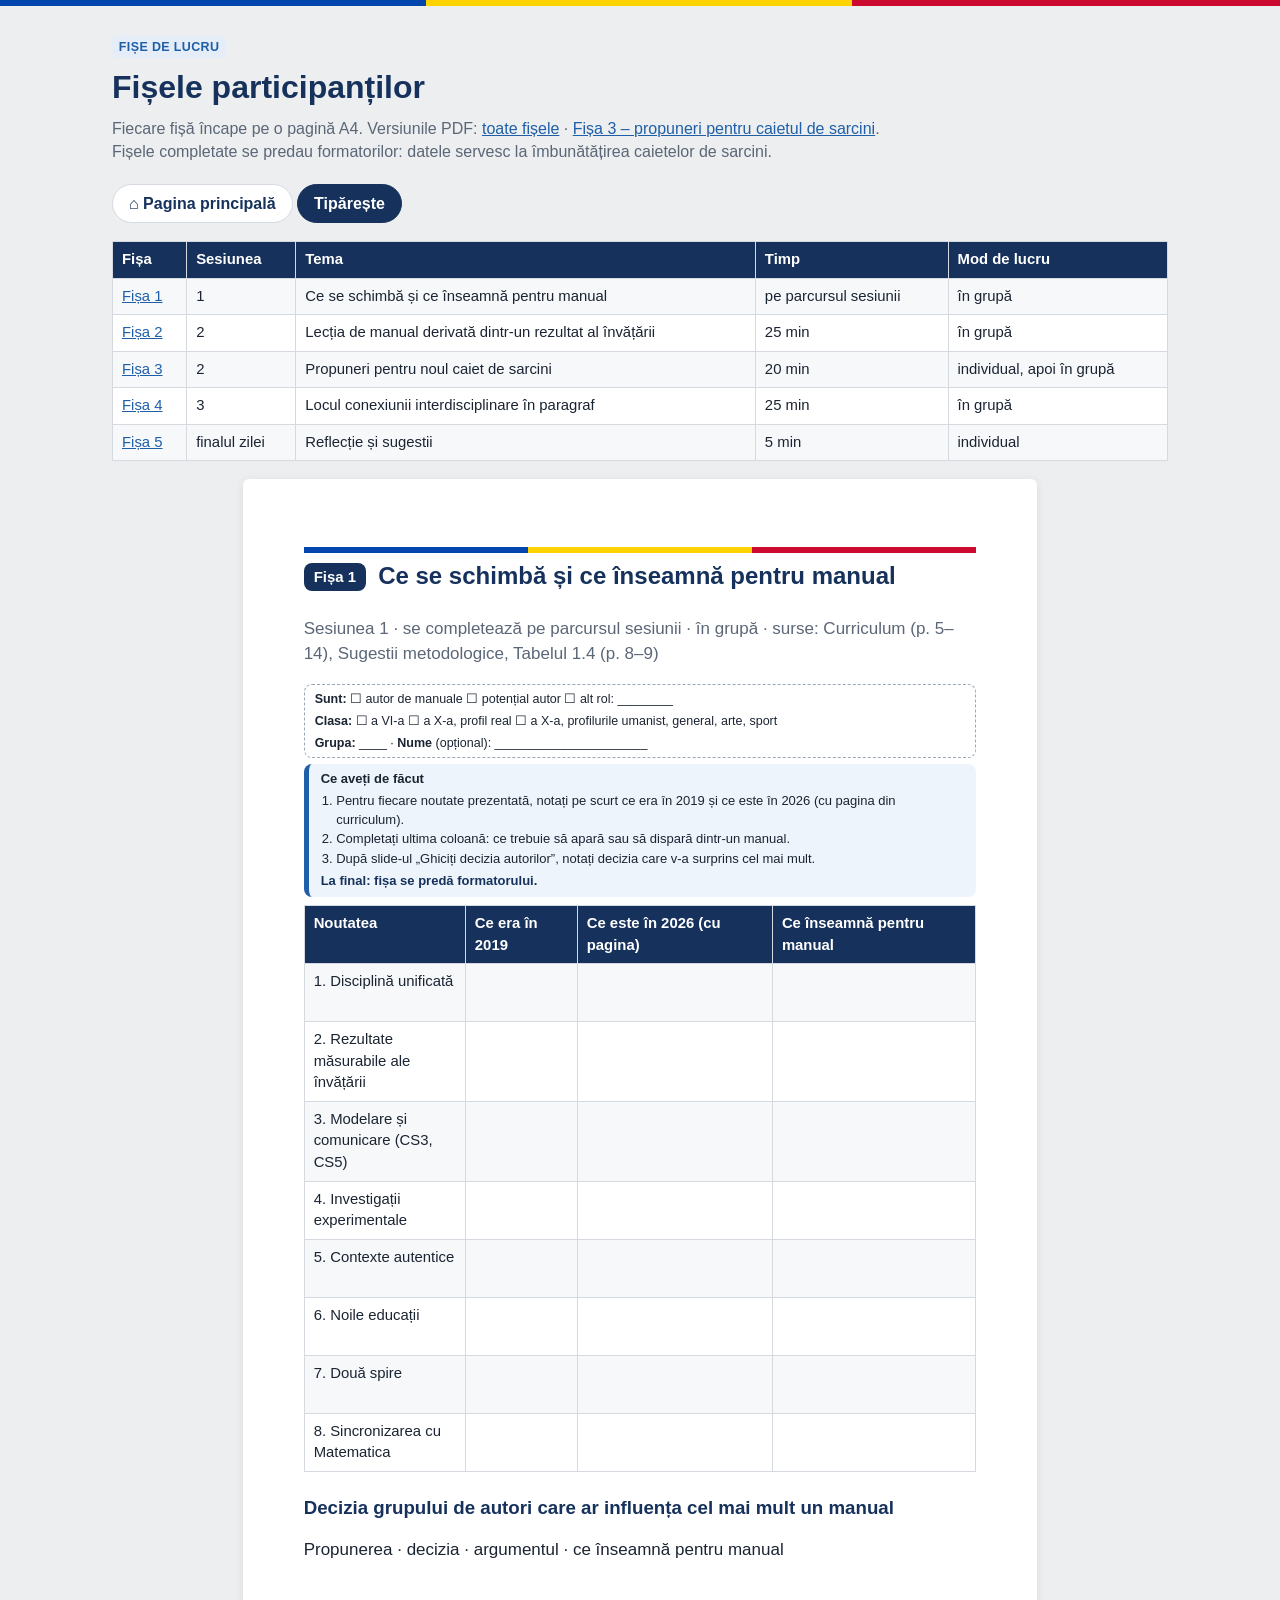
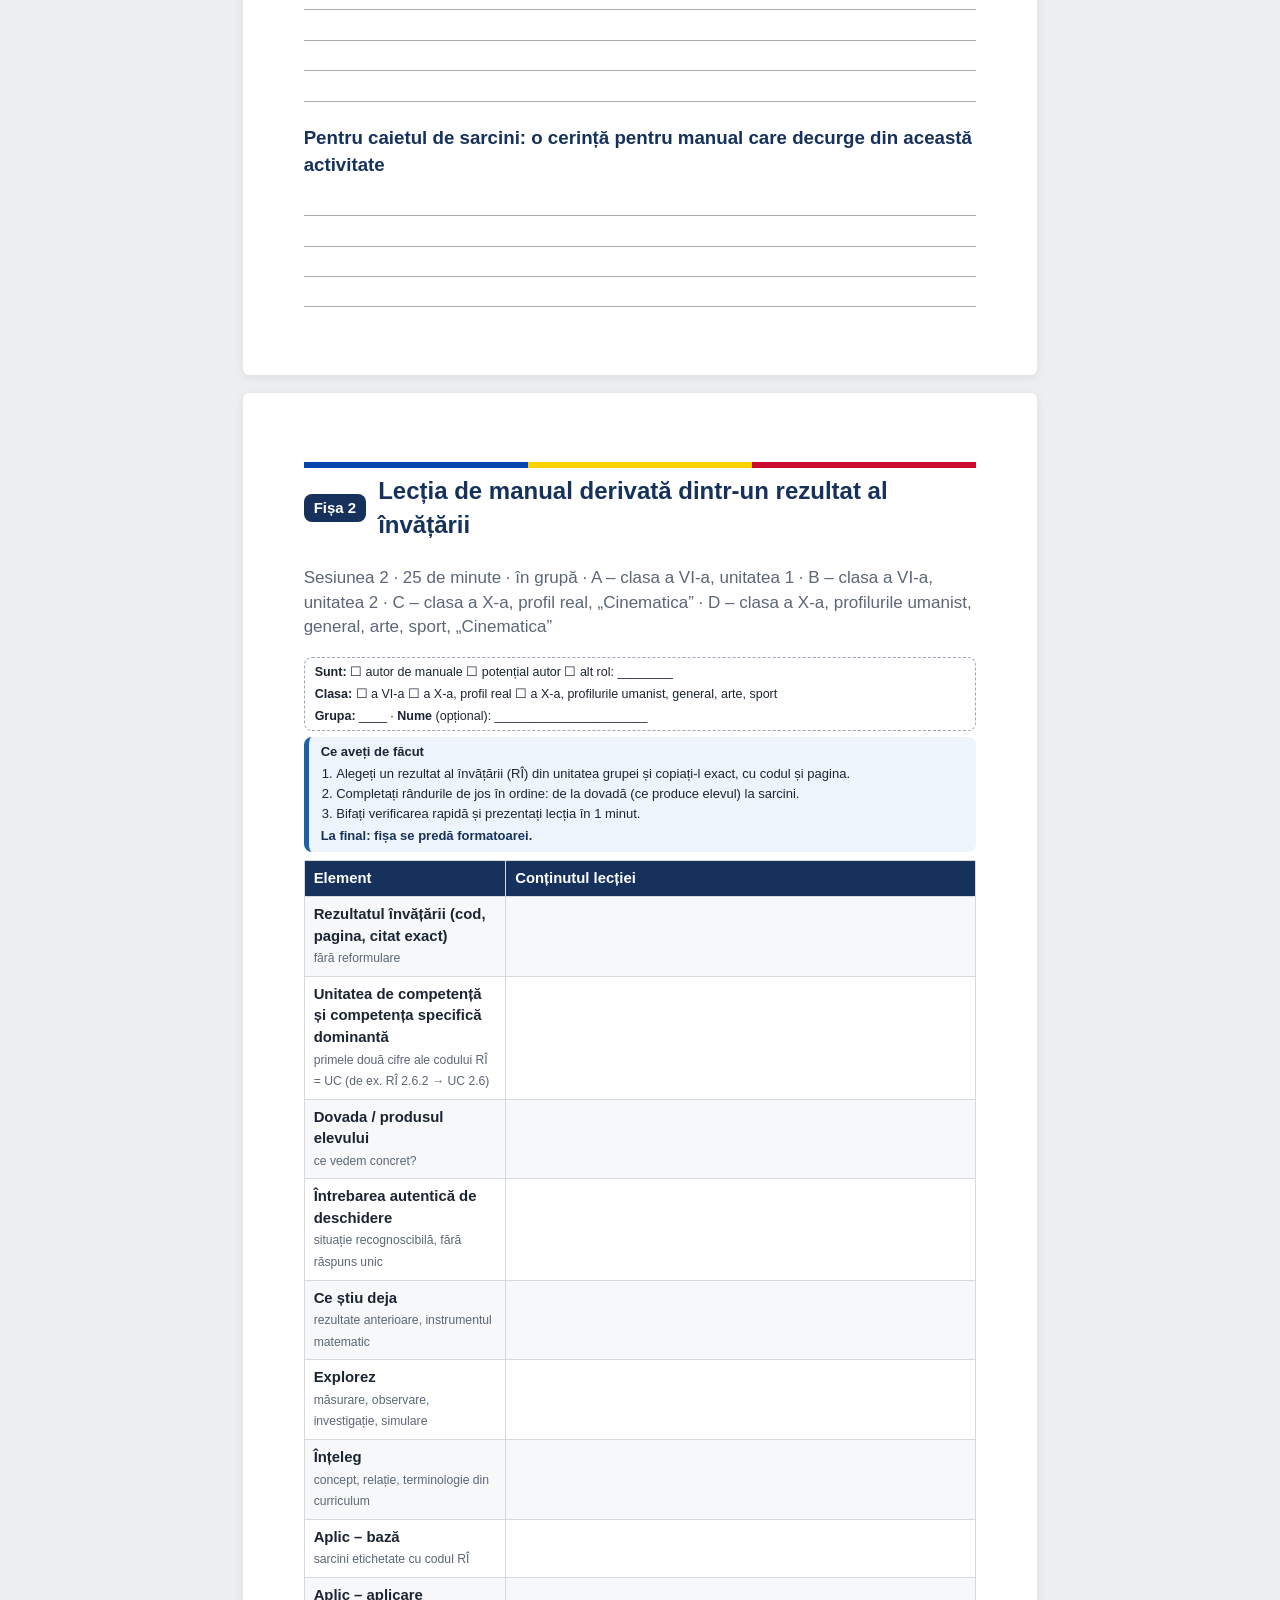
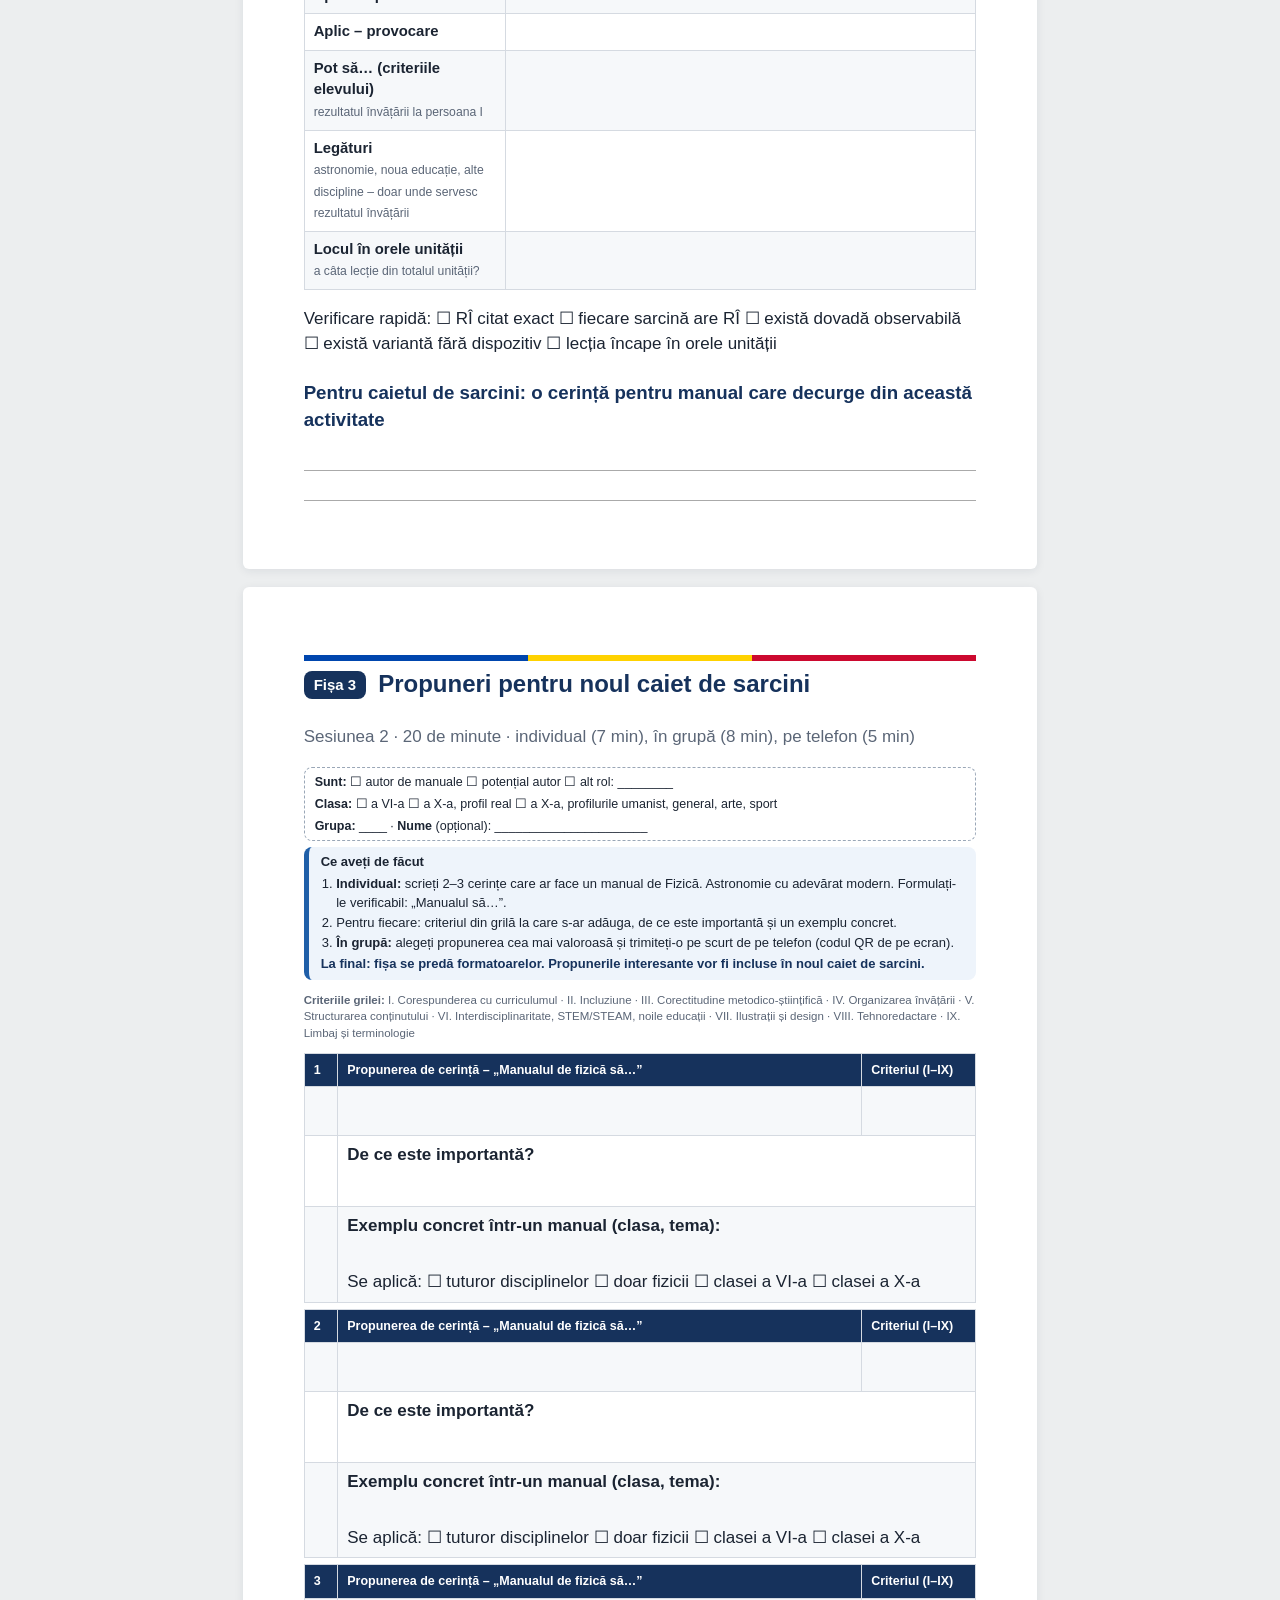
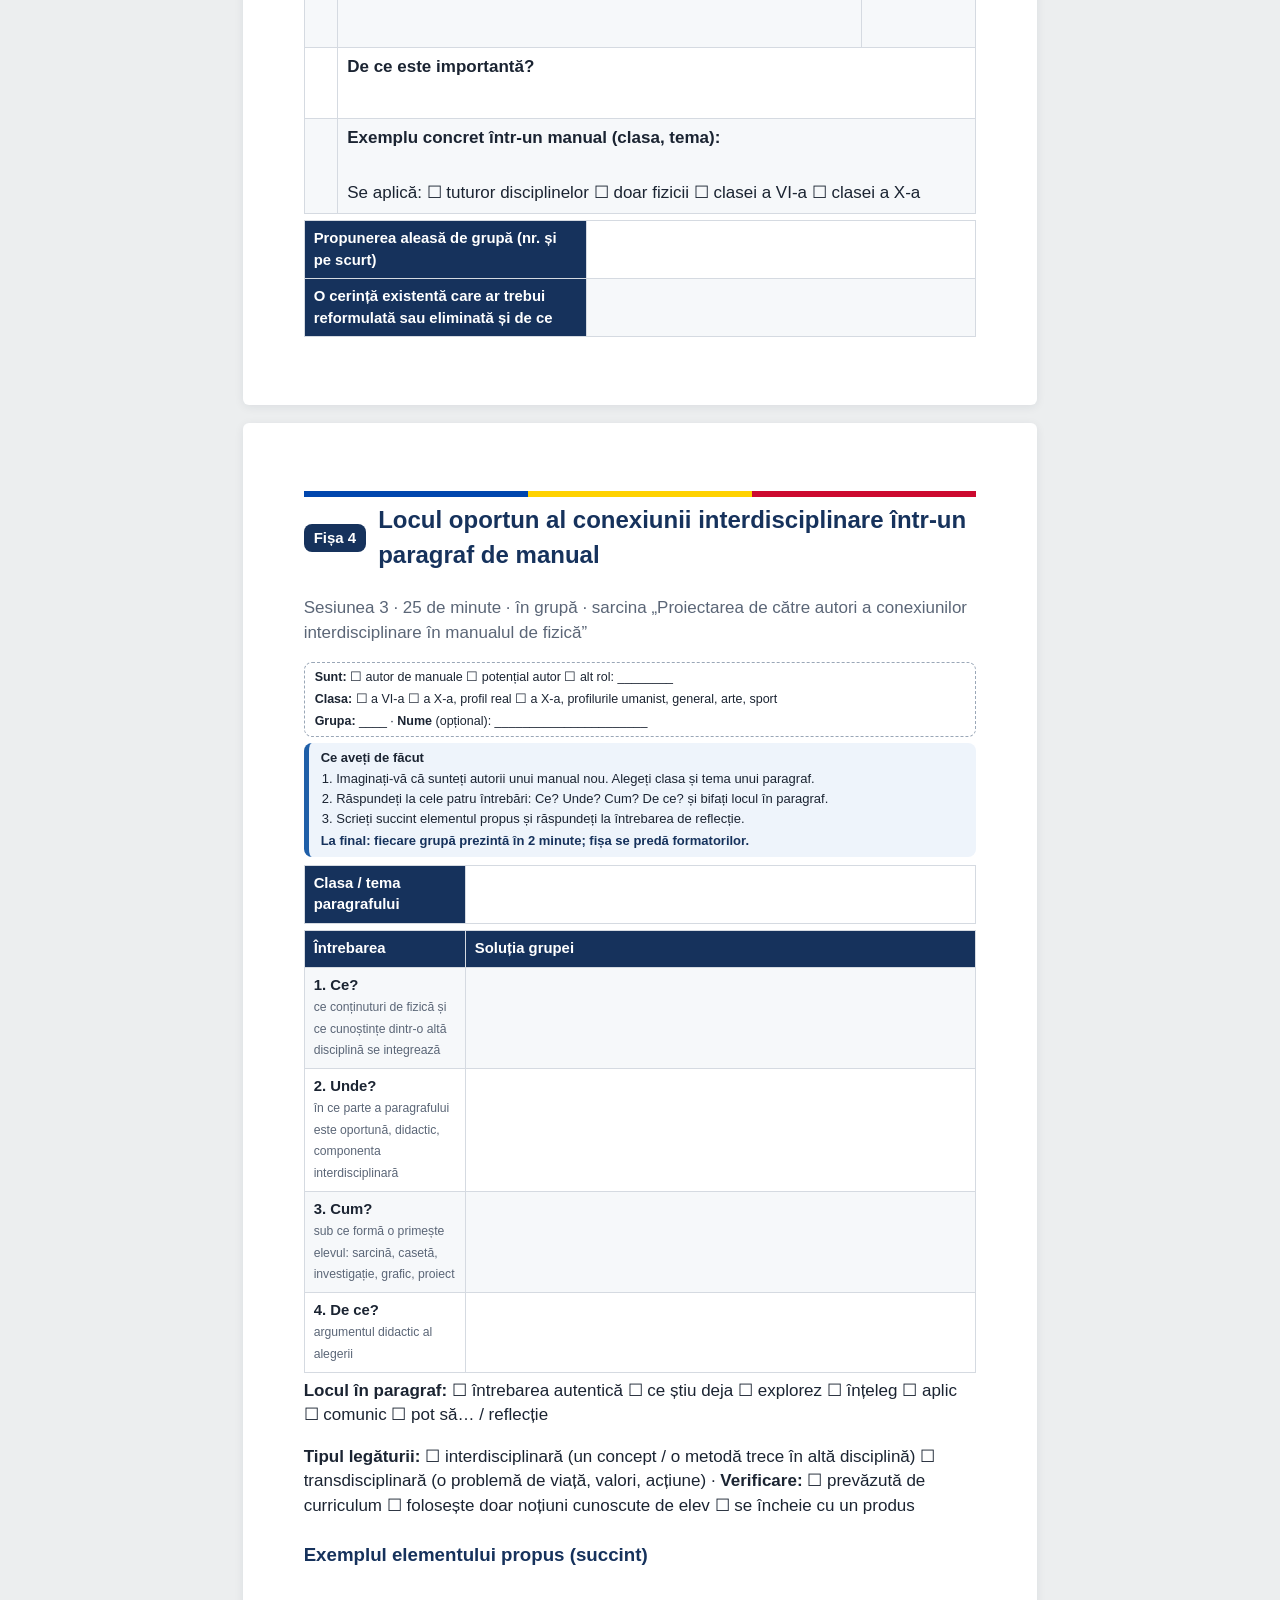
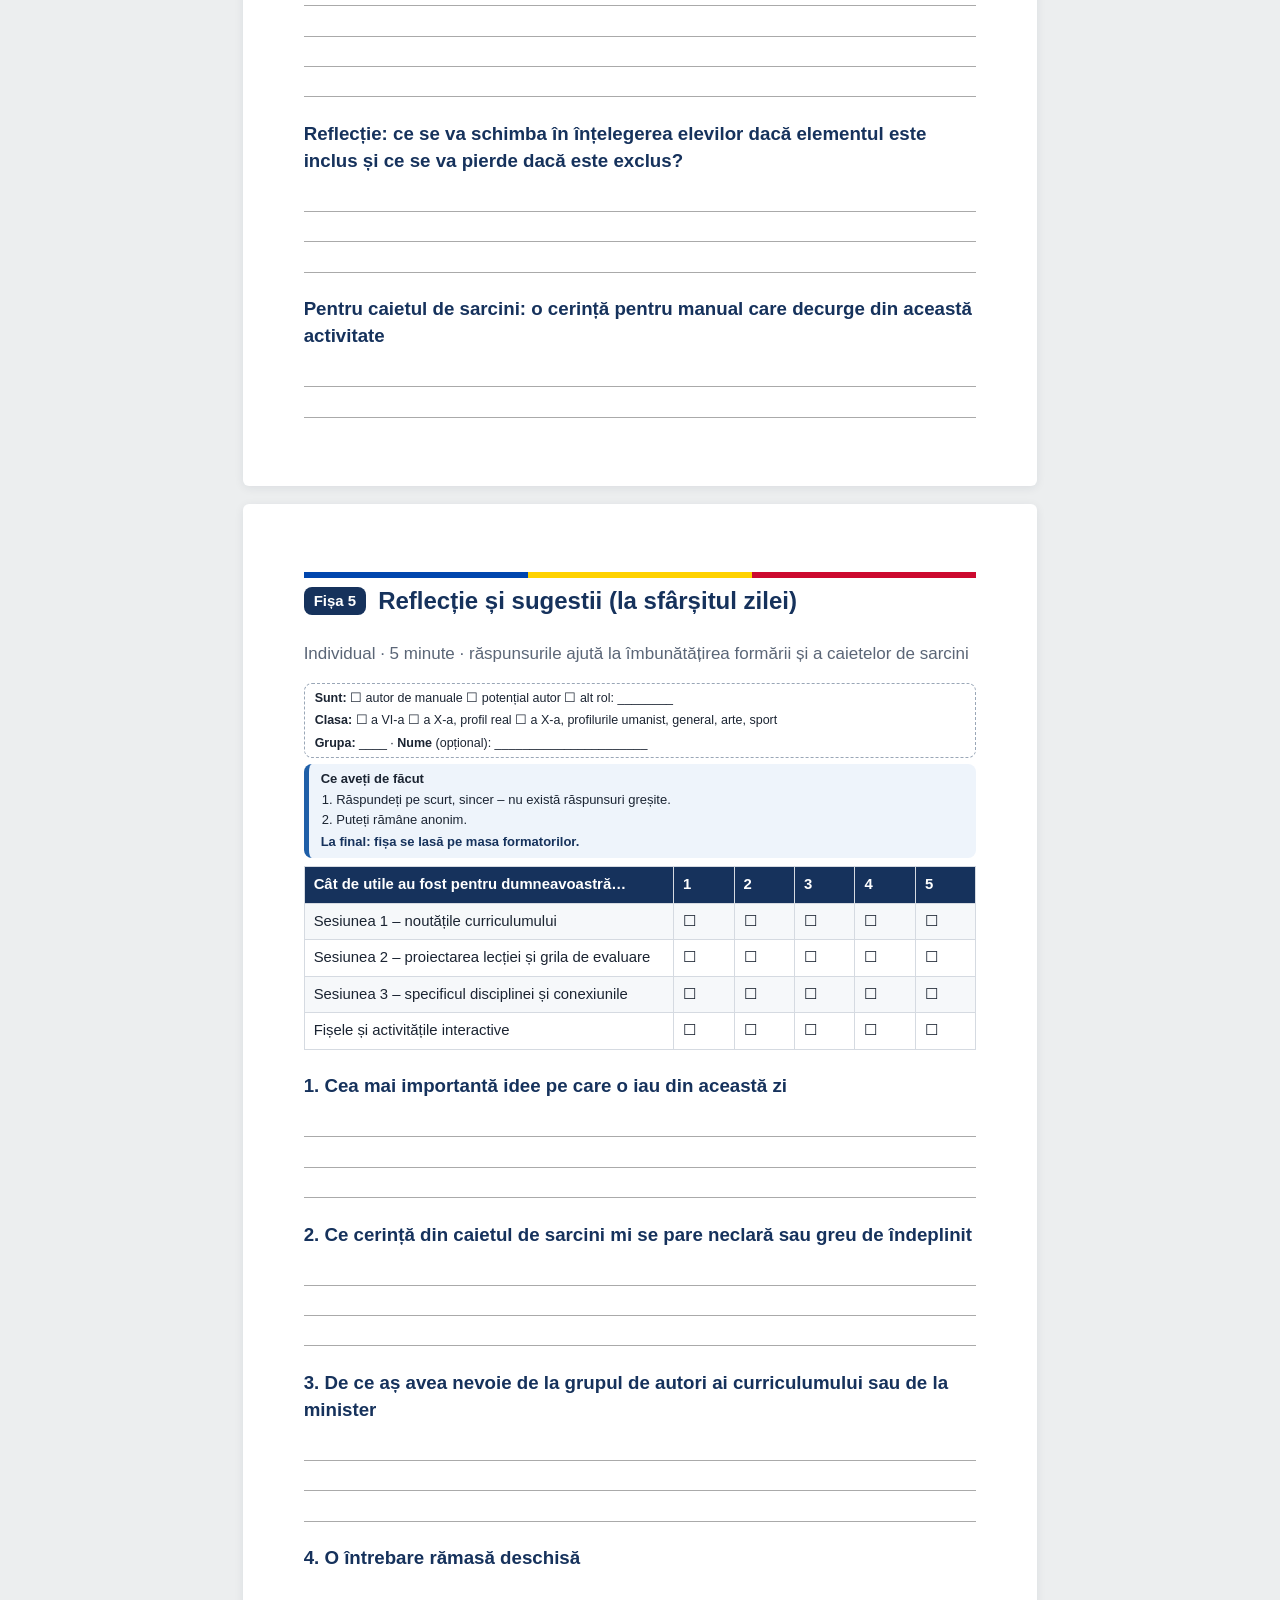
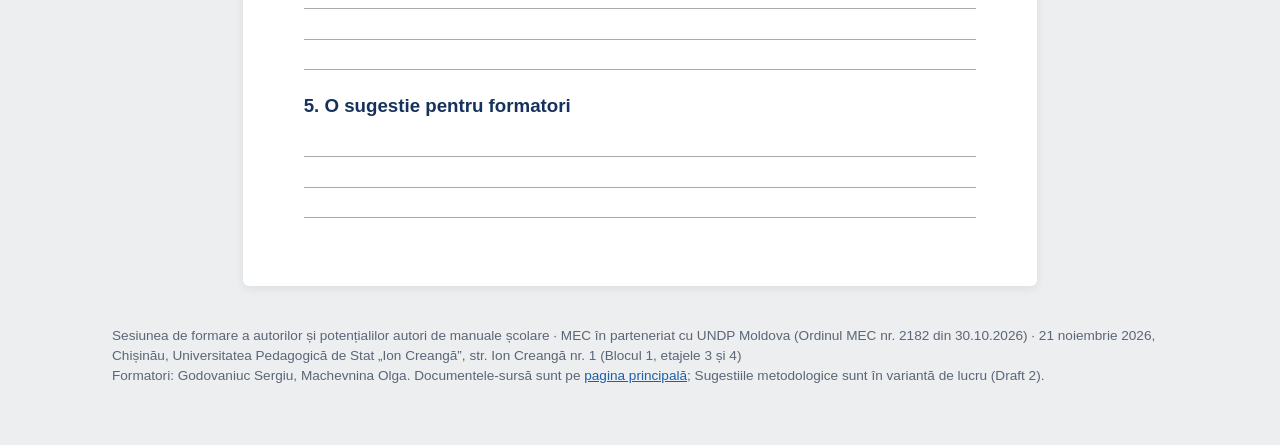
==== commit 439004e2: "Add files via upload" ====
--- a/fise.html
+++ b/fise.html
@@ -2,34 +2,18 @@
 <html lang="ro"><head><meta charset="utf-8"><meta name="viewport" content="width=device-width,initial-scale=1">
 <title>Fișe de lucru – formarea autorilor de manuale</title><link rel="stylesheet" href="assets/style.css"><link rel="icon" href="assets/favicon.svg" type="image/svg+xml"><link rel="icon" href="assets/favicon-32.png" sizes="32x32"><link rel="apple-touch-icon" href="assets/apple-touch-icon.png"><meta name="theme-color" content="#16325c"></head>
 <body><div class="tricolor no-print"></div>
-<div class="page"><div class="no-print"><header class="top"><div><span class="tag">Fișe de lucru</span><h1>Fișele participanților</h1><div class="muted">Tipăriți (A4) sau salvați ca PDF: butonul „Tipărește” → „Salvare ca PDF”. Fiecare fișă începe pe o pagină nouă.</div></div>
-<div><a class="btn" href="index.html">⌂ Pagina principală</a> <button class="btn primary" onclick="print()">Tipărește</button></div></header></div>
-<section class="sheet" id="fisa1"><div class="tricolor"></div><h2>Fișa 1 · Ce se schimbă și ce înseamnă pentru manual</h2>
-<p class="small">Sesiunea 1 · Grupa: ______ · Clasa / unitatea: ____________________________ · Surse: Curriculum (p. 5–14), Sugestii metodologice, Tabelul 1.4 (p. 8–9)</p>
-<table class="t"><tr><th style="width:24%">Noutatea</th><th>Ce era în 2019</th><th>Ce este în 2026 (cu pagina)</th><th>Ce înseamnă pentru manual</th></tr>
-<tr><td style="height:3.6em">1. Disciplină unificată</td><td></td><td></td><td></td></tr><tr><td style="height:3.6em">2. Rezultate măsurabile ale învățării</td><td></td><td></td><td></td></tr><tr><td style="height:3.6em">3. Modelare și comunicare (CS3, CS5)</td><td></td><td></td><td></td></tr><tr><td style="height:3.6em">4. Investigații experimentale</td><td></td><td></td><td></td></tr><tr><td style="height:3.6em">5. Contexte autentice</td><td></td><td></td><td></td></tr><tr><td style="height:3.6em">6. Noile educații</td><td></td><td></td><td></td></tr><tr><td style="height:3.6em">7. Două spire</td><td></td><td></td><td></td></tr><tr><td style="height:3.6em">8. Sincronizarea cu Matematica</td><td></td><td></td><td></td></tr></table>
-<h3>Decizia grupului de autori care ar influența cel mai mult un manual</h3><p class="small">Propunerea · decizia · argumentul · ce înseamnă pentru manual</p><div class="lines"><div></div><div></div><div></div><div></div><div></div><div></div></div>
-<h3>Reperul pe care l-aș aplica primul (din cele 5) și de ce</h3><div class="lines"><div></div><div></div><div></div><div></div><div></div></div></section>
-<section class="sheet" id="fisa2"><div class="tricolor"></div><h2>Fișa 2 · Lecția de manual derivată dintr-un rezultat al învățării</h2>
-<p class="small">Sesiunea 2 · Grupa: ______ (A – clasa a VI-a, unitatea 1 · B – clasa a VI-a, unitatea 2 · C – clasa a X-a, profil real, „Cinematica” · D – clasa a X-a, profilurile umanist, general, arte, sport, „Cinematica”)</p>
-<table class="t"><tr><th style="width:30%">Element</th><th>Conținutul lecției</th></tr>
-<tr><td><b>Rezultatul învățării (cod, pagina, citat exact)</b><br><span class="src">fără reformulare</span></td><td style="height:4em"></td></tr><tr><td><b>Unitatea de competență și competența specifică dominantă</b><br><span class="src">primele două cifre ale codului RÎ = UC (de ex. RÎ 2.6.2 → UC 2.6)</span></td><td style="height:2.4em"></td></tr><tr><td><b>Dovada / produsul elevului</b><br><span class="src">ce vedem concret?</span></td><td style="height:2.8em"></td></tr><tr><td><b>Întrebarea autentică de deschidere</b><br><span class="src">situație recognoscibilă, fără răspuns unic</span></td><td style="height:2.8em"></td></tr><tr><td><b>Ce știu deja</b><br><span class="src">rezultate anterioare, instrumentul matematic</span></td><td style="height:2.4em"></td></tr><tr><td><b>Explorez</b><br><span class="src">măsurare, observare, investigație, simulare</span></td><td style="height:3em"></td></tr><tr><td><b>Înțeleg</b><br><span class="src">concept, relație, terminologie din curriculum</span></td><td style="height:2.4em"></td></tr><tr><td><b>Aplic – bază</b><br><span class="src">etichetate cu codul RÎ</span></td><td style="height:2.4em"></td></tr><tr><td><b>Aplic – aplicare</b><br><span class="src"></span></td><td style="height:2.4em"></td></tr><tr><td><b>Aplic – provocare</b><br><span class="src"></span></td><td style="height:2.4em"></td></tr><tr><td><b>Pot să… (criteriile elevului)</b><br><span class="src">rezultatul învățării la persoana I</span></td><td style="height:2.4em"></td></tr><tr><td><b>Legături</b><br><span class="src">astronomie, noua educație, alte discipline – doar unde servesc rezultatul învățării</span></td><td style="height:2.4em"></td></tr><tr><td><b>Locul în orele unității</b><br><span class="src">a câta lecție din totalul unității?</span></td><td style="height:1.8em"></td></tr></table>
-<p class="small">Verificare rapidă: ☐ RÎ citat exact ☐ fiecare sarcină are RÎ ☐ există dovadă observabilă ☐ există variantă fără dispozitiv ☐ lecția încape în orele unității</p></section>
-<section class="sheet" id="fisa3"><div class="tricolor"></div><h2>Fișa 3 · Locul oportun al conexiunii interdisciplinare într-un paragraf de manual</h2>
-<p class="small">Sesiunea 3 · Sarcină practică: „Proiectarea de către autori a conexiunilor interdisciplinare în manualul de fizică” · Timp: 25 de minute · Grupa: ______</p>
-<p class="small">Imaginați-vă că sunteți autorii unui manual nou. Alegeți clasa și tema unui paragraf și identificați oportunitățile de valorificare a conexiunilor interdisciplinare.</p>
-<table class="t"><tr><th style="width:24%">Clasa / tema paragrafului</th><td></td></tr></table>
-<table class="t" style="margin-top:6px"><tr><th style="width:24%">Întrebarea</th><th>Soluția grupei</th></tr>
-<tr><td><b>1. Ce?</b><br><span class="src">ce conținuturi de fizică și ce cunoștințe dintr-o altă disciplină școlară se integrează</span></td><td style="height:4em"></td></tr><tr><td><b>2. Unde?</b><br><span class="src">în ce parte a paragrafului este oportună, didactic, componenta interdisciplinară</span></td><td style="height:3.2em"></td></tr><tr><td><b>3. Cum?</b><br><span class="src">sub ce formă o primește elevul: sarcină, casetă, investigație, grafic, proiect</span></td><td style="height:3.2em"></td></tr><tr><td><b>4. De ce?</b><br><span class="src">argumentul didactic al alegerii</span></td><td style="height:4em"></td></tr></table>
-<p class="small" style="margin-top:6px"><b>Locul în paragraf:</b> ☐ întrebarea autentică ☐ ce știu deja ☐ explorez ☐ înțeleg ☐ aplic ☐ comunic ☐ pot să… / reflecție</p>
-<p class="small"><b>Tipul legăturii:</b> ☐ interdisciplinară (un concept / o metodă trece în altă disciplină) ☐ transdisciplinară (o problemă de viață, valori, acțiune)
-· <b>Verificare:</b> ☐ conexiunea este prevăzută de curriculum ☐ folosește doar noțiuni cunoscute de elev la cealaltă disciplină ☐ se încheie cu un produs</p>
-<h3>Exemplul elementului propus (succint)</h3><div class="lines"><div></div><div></div><div></div><div></div><div></div><div></div></div>
-<h3>Întrebare de reflecție</h3><p class="small">Ce se va schimba în înțelegerea conținutului de fizică de către elevi dacă elementul interdisciplinar propus va fi inclus în paragraf și ce se va pierde dacă acesta va fi exclus?</p><div class="lines"><div></div><div></div><div></div><div></div></div>
-<p class="src">Conexiunile interdisciplinare prevăzute: Curriculum, clasa a VI-a, p. 17–21; clasa a X-a, profil real, p. 68; profilurile umanist, general, arte, sport, p. 126–127.</p></section>
-<section class="sheet" id="fisa4"><div class="tricolor"></div><h2>Fișa de reflecție (la sfârșitul zilei)</h2>
-<p class="small">Opțional, individual. Nume (opțional): ____________________</p>
-<h3>1. Cea mai importantă idee pe care o iau din această zi</h3><div class="lines"><div></div><div></div><div></div><div></div><div></div><div></div></div><h3>2. O lecție pe care aș (re)scrie-o pornind de la un rezultat al învățării (cod, pagina)</h3><div class="lines"><div></div><div></div><div></div><div></div><div></div><div></div></div>
-<h3>3. De ce aș avea nevoie de la grupul de autori ai curriculumului sau de la minister</h3><div class="lines"><div></div><div></div><div></div><div></div><div></div><div></div></div><h3>4. O întrebare rămasă deschisă</h3><div class="lines"><div></div><div></div><div></div><div></div><div></div><div></div></div><h3>5. O conexiune interdisciplinară sau o nouă educație pe care aș valorifica-o</h3><div class="lines"><div></div><div></div><div></div><div></div><div></div></div></section>
+<div class="page"><div class="no-print"><header class="top"><div><span class="tag">Fișe de lucru</span><h1>Fișele participanților</h1><div class="muted">Fiecare fișă încape pe o pagină A4. Versiunile PDF: <a href="pdf/Fise_de_lucru.pdf">toate fișele</a> · <a href="pdf/Fisa_3_Propuneri_caiet_de_sarcini.pdf">Fișa 3 – propuneri pentru caietul de sarcini</a>.<br>Fișele completate se predau formatorilor: datele servesc la îmbunătățirea caietelor de sarcini.</div></div>
+<div><a class="btn" href="index.html">⌂ Pagina principală</a> <button class="btn primary" onclick="print()">Tipărește</button></div></header>
+<table class="t" style="margin-bottom:16px"><tr><th>Fișa</th><th>Sesiunea</th><th>Tema</th><th>Timp</th><th>Mod de lucru</th></tr>
+<tr><td><a href="#fisa1">Fișa 1</a></td><td>1</td><td>Ce se schimbă și ce înseamnă pentru manual</td><td>pe parcursul sesiunii</td><td>în grupă</td></tr>
+<tr><td><a href="#fisa2">Fișa 2</a></td><td>2</td><td>Lecția de manual derivată dintr-un rezultat al învățării</td><td>25 min</td><td>în grupă</td></tr>
+<tr><td><a href="#fisa3">Fișa 3</a></td><td>2</td><td>Propuneri pentru noul caiet de sarcini</td><td>20 min</td><td>individual, apoi în grupă</td></tr>
+<tr><td><a href="#fisa4">Fișa 4</a></td><td>3</td><td>Locul conexiunii interdisciplinare în paragraf</td><td>25 min</td><td>în grupă</td></tr>
+<tr><td><a href="#fisa5">Fișa 5</a></td><td>finalul zilei</td><td>Reflecție și sugestii</td><td>5 min</td><td>individual</td></tr></table></div>
+<section class="sheet" id="fisa1"><div class="tricolor"></div><div class="sh-h"><span class="sh-n">Fișa 1</span><h2>Ce se schimbă și ce înseamnă pentru manual</h2></div><p class="small meta">Sesiunea 1 · se completează pe parcursul sesiunii · în grupă · surse: Curriculum (p. 5–14), Sugestii metodologice, Tabelul 1.4 (p. 8–9)</p><div class="profil"><span><b>Sunt:</b> ☐ autor de manuale ☐ potențial autor ☐ alt rol: ________</span><span><b>Clasa:</b> ☐ a VI-a ☐ a X-a, profil real ☐ a X-a, profilurile umanist, general, arte, sport</span><span><b>Grupa:</b> ____ · <b>Nume</b> (opțional): ______________________</span></div><div class="todo"><b>Ce aveți de făcut</b><ol><li>Pentru fiecare noutate prezentată, notați pe scurt ce era în 2019 și ce este în 2026 (cu pagina din curriculum).</li><li>Completați ultima coloană: ce trebuie să apară sau să dispară dintr-un manual.</li><li>După slide-ul „Ghiciți decizia autorilor”, notați decizia care v-a surprins cel mai mult.</li></ol><div class="preda">La final: fișa se predă formatorului.</div></div><table class="t"><tr><th style="width:24%">Noutatea</th><th>Ce era în 2019</th><th>Ce este în 2026 (cu pagina)</th><th>Ce înseamnă pentru manual</th></tr><tr><td style="height:3.9em">1. Disciplină unificată</td><td></td><td></td><td></td></tr><tr><td style="height:3.9em">2. Rezultate măsurabile ale învățării</td><td></td><td></td><td></td></tr><tr><td style="height:3.9em">3. Modelare și comunicare (CS3, CS5)</td><td></td><td></td><td></td></tr><tr><td style="height:3.9em">4. Investigații experimentale</td><td></td><td></td><td></td></tr><tr><td style="height:3.9em">5. Contexte autentice</td><td></td><td></td><td></td></tr><tr><td style="height:3.9em">6. Noile educații</td><td></td><td></td><td></td></tr><tr><td style="height:3.9em">7. Două spire</td><td></td><td></td><td></td></tr><tr><td style="height:3.9em">8. Sincronizarea cu Matematica</td><td></td><td></td><td></td></tr></table><h3>Decizia grupului de autori care ar influența cel mai mult un manual</h3><p class="small">Propunerea · decizia · argumentul · ce înseamnă pentru manual</p><div class="lines"><div></div><div></div><div></div><div></div></div><h3>Pentru caietul de sarcini: o cerință pentru manual care decurge din această activitate</h3><div class="lines"><div></div><div></div><div></div><div></div></div></section>
+<section class="sheet" id="fisa2"><div class="tricolor"></div><div class="sh-h"><span class="sh-n">Fișa 2</span><h2>Lecția de manual derivată dintr-un rezultat al învățării</h2></div><p class="small meta">Sesiunea 2 · 25 de minute · în grupă · A – clasa a VI-a, unitatea 1 · B – clasa a VI-a, unitatea 2 · C – clasa a X-a, profil real, „Cinematica” · D – clasa a X-a, profilurile umanist, general, arte, sport, „Cinematica”</p><div class="profil"><span><b>Sunt:</b> ☐ autor de manuale ☐ potențial autor ☐ alt rol: ________</span><span><b>Clasa:</b> ☐ a VI-a ☐ a X-a, profil real ☐ a X-a, profilurile umanist, general, arte, sport</span><span><b>Grupa:</b> ____ · <b>Nume</b> (opțional): ______________________</span></div><div class="todo"><b>Ce aveți de făcut</b><ol><li>Alegeți un rezultat al învățării (RÎ) din unitatea grupei și copiați-l exact, cu codul și pagina.</li><li>Completați rândurile de jos în ordine: de la dovadă (ce produce elevul) la sarcini.</li><li>Bifați verificarea rapidă și prezentați lecția în 1 minut.</li></ol><div class="preda">La final: fișa se predă formatoarei.</div></div><table class="t"><tr><th style="width:30%">Element</th><th>Conținutul lecției</th></tr><tr><td><b>Rezultatul învățării (cod, pagina, citat exact)</b><br><span class="src">fără reformulare</span></td><td style="height:3em"></td></tr><tr><td><b>Unitatea de competență și competența specifică dominantă</b><br><span class="src">primele două cifre ale codului RÎ = UC (de ex. RÎ 2.6.2 → UC 2.6)</span></td><td style="height:2em"></td></tr><tr><td><b>Dovada / produsul elevului</b><br><span class="src">ce vedem concret?</span></td><td style="height:2.2em"></td></tr><tr><td><b>Întrebarea autentică de deschidere</b><br><span class="src">situație recognoscibilă, fără răspuns unic</span></td><td style="height:2.2em"></td></tr><tr><td><b>Ce știu deja</b><br><span class="src">rezultate anterioare, instrumentul matematic</span></td><td style="height:2em"></td></tr><tr><td><b>Explorez</b><br><span class="src">măsurare, observare, investigație, simulare</span></td><td style="height:2.4em"></td></tr><tr><td><b>Înțeleg</b><br><span class="src">concept, relație, terminologie din curriculum</span></td><td style="height:2em"></td></tr><tr><td><b>Aplic – bază</b><br><span class="src">sarcini etichetate cu codul RÎ</span></td><td style="height:2em"></td></tr><tr><td><b>Aplic – aplicare</b><br><span class="src"></span></td><td style="height:2em"></td></tr><tr><td><b>Aplic – provocare</b><br><span class="src"></span></td><td style="height:2em"></td></tr><tr><td><b>Pot să… (criteriile elevului)</b><br><span class="src">rezultatul învățării la persoana I</span></td><td style="height:2em"></td></tr><tr><td><b>Legături</b><br><span class="src">astronomie, noua educație, alte discipline – doar unde servesc rezultatul învățării</span></td><td style="height:2em"></td></tr><tr><td><b>Locul în orele unității</b><br><span class="src">a câta lecție din totalul unității?</span></td><td style="height:1.6em"></td></tr></table><p class="small">Verificare rapidă: ☐ RÎ citat exact ☐ fiecare sarcină are RÎ ☐ există dovadă observabilă ☐ există variantă fără dispozitiv ☐ lecția încape în orele unității</p><h3>Pentru caietul de sarcini: o cerință pentru manual care decurge din această activitate</h3><div class="lines"><div></div><div></div></div></section>
+<section class="sheet" id="fisa3"><div class="tricolor"></div><div class="sh-h"><span class="sh-n">Fișa 3</span><h2>Propuneri pentru noul caiet de sarcini</h2></div><p class="small meta">Sesiunea 2 · 20 de minute · individual (7 min), în grupă (8 min), pe telefon (5 min)</p><div class="profil"><span><b>Sunt:</b> ☐ autor de manuale ☐ potențial autor ☐ alt rol: ________</span><span><b>Clasa:</b> ☐ a VI-a ☐ a X-a, profil real ☐ a X-a, profilurile umanist, general, arte, sport</span><span><b>Grupa:</b> ____ · <b>Nume</b> (opțional): ______________________</span></div><div class="todo"><b>Ce aveți de făcut</b><ol><li><b>Individual:</b> scrieți 2–3 cerințe care ar face un manual de Fizică. Astronomie cu adevărat modern. Formulați-le verificabil: „Manualul să…”.</li><li>Pentru fiecare: criteriul din grilă la care s-ar adăuga, de ce este importantă și un exemplu concret.</li><li><b>În grupă:</b> alegeți propunerea cea mai valoroasă și trimiteți-o pe scurt de pe telefon (codul QR de pe ecran).</li></ol><div class="preda">La final: fișa se predă formatoarelor. Propunerile interesante vor fi incluse în noul caiet de sarcini.</div></div><p class="small crit"><b>Criteriile grilei:</b> I. Corespunderea cu curriculumul · II. Incluziune · III. Corectitudine metodico-științifică · IV. Organizarea învățării · V. Structurarea conținutului · VI. Interdisciplinaritate, STEM/STEAM, noile educații · VII. Ilustrații și design · VIII. Tehnoredactare · IX. Limbaj și terminologie</p><table class="t prop"><tr><th style="width:5%">1</th><th>Propunerea de cerință – „Manualul de fizică să…”</th><th style="width:17%">Criteriul (I–IX)</th></tr><tr><td></td><td style="height:3.3em"></td><td></td></tr><tr><td></td><td colspan="2"><b class="small">De ce este importantă?</b><div style="height:2.1em"></div></td></tr><tr><td></td><td colspan="2"><b class="small">Exemplu concret într-un manual (clasa, tema):</b><div style="height:2.1em"></div><span class="small">Se aplică: ☐ tuturor disciplinelor ☐ doar fizicii ☐ clasei a VI-a ☐ clasei a X-a</span></td></tr></table><table class="t prop"><tr><th style="width:5%">2</th><th>Propunerea de cerință – „Manualul de fizică să…”</th><th style="width:17%">Criteriul (I–IX)</th></tr><tr><td></td><td style="height:3.3em"></td><td></td></tr><tr><td></td><td colspan="2"><b class="small">De ce este importantă?</b><div style="height:2.1em"></div></td></tr><tr><td></td><td colspan="2"><b class="small">Exemplu concret într-un manual (clasa, tema):</b><div style="height:2.1em"></div><span class="small">Se aplică: ☐ tuturor disciplinelor ☐ doar fizicii ☐ clasei a VI-a ☐ clasei a X-a</span></td></tr></table><table class="t prop"><tr><th style="width:5%">3</th><th>Propunerea de cerință – „Manualul de fizică să…”</th><th style="width:17%">Criteriul (I–IX)</th></tr><tr><td></td><td style="height:3.3em"></td><td></td></tr><tr><td></td><td colspan="2"><b class="small">De ce este importantă?</b><div style="height:2.1em"></div></td></tr><tr><td></td><td colspan="2"><b class="small">Exemplu concret într-un manual (clasa, tema):</b><div style="height:2.1em"></div><span class="small">Se aplică: ☐ tuturor disciplinelor ☐ doar fizicii ☐ clasei a VI-a ☐ clasei a X-a</span></td></tr></table><table class="t" style="margin-top:6px"><tr><th style="width:42%">Propunerea aleasă de grupă (nr. și pe scurt)</th><td style="height:2.4em"></td></tr><tr><th>O cerință existentă care ar trebui reformulată sau eliminată și de ce</th><td style="height:3em"></td></tr></table></section>
+<section class="sheet" id="fisa4"><div class="tricolor"></div><div class="sh-h"><span class="sh-n">Fișa 4</span><h2>Locul oportun al conexiunii interdisciplinare într-un paragraf de manual</h2></div><p class="small meta">Sesiunea 3 · 25 de minute · în grupă · sarcina „Proiectarea de către autori a conexiunilor interdisciplinare în manualul de fizică”</p><div class="profil"><span><b>Sunt:</b> ☐ autor de manuale ☐ potențial autor ☐ alt rol: ________</span><span><b>Clasa:</b> ☐ a VI-a ☐ a X-a, profil real ☐ a X-a, profilurile umanist, general, arte, sport</span><span><b>Grupa:</b> ____ · <b>Nume</b> (opțional): ______________________</span></div><div class="todo"><b>Ce aveți de făcut</b><ol><li>Imaginați-vă că sunteți autorii unui manual nou. Alegeți clasa și tema unui paragraf.</li><li>Răspundeți la cele patru întrebări: Ce? Unde? Cum? De ce? și bifați locul în paragraf.</li><li>Scrieți succint elementul propus și răspundeți la întrebarea de reflecție.</li></ol><div class="preda">La final: fiecare grupă prezintă în 2 minute; fișa se predă formatorilor.</div></div><table class="t"><tr><th style="width:24%">Clasa / tema paragrafului</th><td></td></tr></table><table class="t" style="margin-top:6px"><tr><th style="width:24%">Întrebarea</th><th>Soluția grupei</th></tr><tr><td><b>1. Ce?</b><br><span class="src">ce conținuturi de fizică și ce cunoștințe dintr-o altă disciplină se integrează</span></td><td style="height:3em"></td></tr><tr><td><b>2. Unde?</b><br><span class="src">în ce parte a paragrafului este oportună, didactic, componenta interdisciplinară</span></td><td style="height:2.4em"></td></tr><tr><td><b>3. Cum?</b><br><span class="src">sub ce formă o primește elevul: sarcină, casetă, investigație, grafic, proiect</span></td><td style="height:2.4em"></td></tr><tr><td><b>4. De ce?</b><br><span class="src">argumentul didactic al alegerii</span></td><td style="height:3em"></td></tr></table><p class="small" style="margin-top:6px"><b>Locul în paragraf:</b> ☐ întrebarea autentică ☐ ce știu deja ☐ explorez ☐ înțeleg ☐ aplic ☐ comunic ☐ pot să… / reflecție</p><p class="small"><b>Tipul legăturii:</b> ☐ interdisciplinară (un concept / o metodă trece în altă disciplină) ☐ transdisciplinară (o problemă de viață, valori, acțiune) · <b>Verificare:</b> ☐ prevăzută de curriculum ☐ folosește doar noțiuni cunoscute de elev ☐ se încheie cu un produs</p><h3>Exemplul elementului propus (succint)</h3><div class="lines"><div></div><div></div><div></div><div></div></div><h3>Reflecție: ce se va schimba în înțelegerea elevilor dacă elementul este inclus și ce se va pierde dacă este exclus?</h3><div class="lines"><div></div><div></div><div></div></div><h3>Pentru caietul de sarcini: o cerință pentru manual care decurge din această activitate</h3><div class="lines"><div></div><div></div></div></section>
+<section class="sheet" id="fisa5"><div class="tricolor"></div><div class="sh-h"><span class="sh-n">Fișa 5</span><h2>Reflecție și sugestii (la sfârșitul zilei)</h2></div><p class="small meta">Individual · 5 minute · răspunsurile ajută la îmbunătățirea formării și a caietelor de sarcini</p><div class="profil"><span><b>Sunt:</b> ☐ autor de manuale ☐ potențial autor ☐ alt rol: ________</span><span><b>Clasa:</b> ☐ a VI-a ☐ a X-a, profil real ☐ a X-a, profilurile umanist, general, arte, sport</span><span><b>Grupa:</b> ____ · <b>Nume</b> (opțional): ______________________</span></div><div class="todo"><b>Ce aveți de făcut</b><ol><li>Răspundeți pe scurt, sincer – nu există răspunsuri greșite.</li><li>Puteți rămâne anonim.</li></ol><div class="preda">La final: fișa se lasă pe masa formatorilor.</div></div><table class="t"><tr><th>Cât de utile au fost pentru dumneavoastră…</th><th style="width:9%">1</th><th style="width:9%">2</th><th style="width:9%">3</th><th style="width:9%">4</th><th style="width:9%">5</th></tr><tr><td>Sesiunea 1 – noutățile curriculumului</td><td>☐</td><td>☐</td><td>☐</td><td>☐</td><td>☐</td></tr><tr><td>Sesiunea 2 – proiectarea lecției și grila de evaluare</td><td>☐</td><td>☐</td><td>☐</td><td>☐</td><td>☐</td></tr><tr><td>Sesiunea 3 – specificul disciplinei și conexiunile</td><td>☐</td><td>☐</td><td>☐</td><td>☐</td><td>☐</td></tr><tr><td>Fișele și activitățile interactive</td><td>☐</td><td>☐</td><td>☐</td><td>☐</td><td>☐</td></tr></table><h3>1. Cea mai importantă idee pe care o iau din această zi</h3><div class="lines"><div></div><div></div><div></div></div><h3>2. Ce cerință din caietul de sarcini mi se pare neclară sau greu de îndeplinit</h3><div class="lines"><div></div><div></div><div></div></div><h3>3. De ce aș avea nevoie de la grupul de autori ai curriculumului sau de la minister</h3><div class="lines"><div></div><div></div><div></div></div><h3>4. O întrebare rămasă deschisă</h3><div class="lines"><div></div><div></div><div></div></div><h3>5. O sugestie pentru formatori</h3><div class="lines"><div></div><div></div><div></div></div></section>
 <footer class="foot no-print">Sesiunea de formare a autorilor și potențialilor autori de manuale școlare · MEC în parteneriat cu UNDP Moldova (Ordinul MEC nr. 2182 din 30.10.2026) · 21 noiembrie 2026, Chișinău, Universitatea Pedagogică de Stat „Ion Creangă”, str. Ion Creangă nr. 1 (Blocul 1, etajele 3 și 4)<br>Formatori: Godovaniuc Sergiu, Machevnina Olga. Documentele-sursă sunt pe <a href="index.html#documente">pagina principală</a>; Sugestiile metodologice sunt în variantă de lucru (Draft 2).</footer>
 </div></body></html>
--- a/assets/style.css
+++ b/assets/style.css
@@ -443,3 +443,115 @@
   .sheet .lines div{height:1.65em}
   .sheet p{margin:4px 0}
 }
+ol.plist{margin:0;padding:6px 10px 6px 34px;columns:2;column-gap:28px;font-size:19px;max-height:440px;overflow:auto}
+ol.plist li{break-inside:avoid;margin:0 0 8px;background:#fff;border-left:5px solid var(--blue);border-radius:8px;padding:5px 10px;box-shadow:var(--shadow)}
+/* Sesiunea 2: grila de evaluare, praguri, cerințe */
+table.grid-cmp{width:100%;border-collapse:collapse;font-size:19px}
+table.grid-cmp th{font-size:15px;color:#fff;background:var(--navy);padding:5px 8px;text-align:left}
+table.grid-cmp td{padding:3px 8px;border-bottom:1px solid var(--line)}
+table.grid-cmp td.n{text-align:center;white-space:nowrap}
+table.grid-cmp tr.tot td{font-weight:800;background:var(--blue-soft)}
+table.grid-cmp tr.elim td{color:var(--muted)}
+.gb{display:inline-block;height:14px;border-radius:7px;vertical-align:middle}
+.gb.old{background:#c3cad5}.gb.new{background:var(--blue)}
+b.up{color:var(--ok)}b.down{color:var(--bad)}b.eq{color:var(--muted)}
+.gauges{display:grid;grid-template-columns:repeat(4,1fr);gap:12px}
+.gauge{background:#fff;border-radius:14px;box-shadow:var(--shadow);padding:12px 14px;border-top:6px solid var(--bad)}
+.gauge .g-n{font-size:34px;font-weight:900;color:var(--navy);line-height:1}
+.gauge .g-t{font-size:17px;font-weight:700;color:var(--navy);min-height:44px}
+.gauge .g-bar{height:18px;border-radius:9px;background:#e7ebf1;overflow:hidden;margin:6px 0}
+.gauge .g-bar span{display:block;height:100%;background:linear-gradient(90deg,var(--blue),var(--navy))}
+.gauge .g-v{font-size:18px}
+.req{display:flex;gap:16px;align-items:flex-start;background:#fff;border-left:8px solid var(--bad);border-radius:12px;box-shadow:var(--shadow);padding:14px 18px;font-size:23px;line-height:1.38}
+.req .req-n{flex:none;width:46px;height:46px;border-radius:50%;background:var(--bad);color:#fff;font-weight:900;font-size:24px;display:flex;align-items:center;justify-content:center}
+.cer-grid{display:grid;grid-template-columns:repeat(5,1fr);gap:10px}
+.cer-grid .box{padding:10px 12px}
+.cer-grid .cer{font-size:15.5px;line-height:1.3;margin:5px 0;display:flex;gap:6px}
+.cer-grid .cer b{flex:none;min-width:24px;height:24px;border-radius:50%;background:var(--navy);color:#fff;font-size:13px;display:inline-flex;align-items:center;justify-content:center}
+.cer-grid .box.man .cer b{background:var(--accent)}
+ol.steps-list{padding-left:1.2em}ol.steps-list li{margin:.35em 0}
+table.sub-new td{font-size:19px;padding:4px 8px}table.sub-new td.code{font-weight:800;color:var(--navy);white-space:nowrap}
+/* fișe: antet, profil, instrucțiuni */
+.sheet .sh-h{display:flex;align-items:center;gap:12px}
+.sheet .sh-n{flex:none;background:var(--navy);color:#fff;font-weight:800;border-radius:8px;padding:3px 10px;font-size:15px}
+.sheet .sh-h h2{margin:6px 0}
+.sheet .meta{color:var(--muted)}
+.profil{display:flex;flex-wrap:wrap;gap:4px 18px;font-size:12.5px;border:1px dashed #9aa7b7;border-radius:8px;padding:5px 10px;margin:4px 0 6px}
+.todo{background:#eef4fb;border-left:5px solid var(--blue);border-radius:8px;padding:6px 12px;margin:4px 0 8px;font-size:13px}
+.todo ol{margin:3px 0 3px 1.2em;padding:0}.todo li{margin:1px 0}
+.todo .preda{font-weight:700;color:var(--navy)}
+table.prop{margin-top:6px}table.prop th{font-size:12.5px}
+p.crit{font-size:11.5px;color:var(--muted)}
+@media print{.profil{font-size:11px}.todo{font-size:11.5px}p.crit{font-size:10.5px}}
+@media print{.profil{font-size:12px}.todo{font-size:12.5px}}
+
+/* =====================================================================
+   Prezentările pe telefon (lățime < 820 px sau înălțime < 500 px):
+   fără scalare, un slide pe ecran, conținutul curge vertical, glisare stânga/dreapta
+   ===================================================================== */
+.vote-here{display:none}
+body.deck.mobile{overflow:hidden}
+.mobile #stage-wrap{display:block;overflow-y:auto;-webkit-overflow-scrolling:touch;bottom:44px}
+.mobile #stage{width:100%;height:auto;transform:none!important}
+.mobile .slide{position:relative;inset:auto;border-radius:0;box-shadow:none;min-height:100%;overflow:visible}
+.mobile .slide .s-head{padding:14px 14px 4px}
+.mobile .slide h2{font-size:23px}
+.mobile .slide .kicker{font-size:12px}
+.mobile .slide .s-body{padding:6px 14px 12px;font-size:16px;line-height:1.42;overflow:visible}
+.mobile .slide .s-foot{padding:4px 14px 12px;flex-direction:column;align-items:flex-start;gap:4px}
+.mobile .slide .s-foot,.mobile .slide .s-foot .src,.mobile .slide .src{font-size:12px}
+.mobile .slide .small{font-size:14.5px}
+.mobile .slide.cover{min-height:calc(100vh - 44px)}
+.mobile .slide.cover h2{font-size:30px}
+.mobile .slide.cover .s-body{font-size:17px;max-width:none}
+.mobile .slide.cover .cover-art{opacity:.45}
+.mobile .cover .meta{font-size:16px}
+.mobile .cols,.mobile .cols.c2,.mobile .cols.c3,.mobile .cols.c4{grid-template-columns:1fr!important;gap:10px}
+.mobile .gauges,.mobile .cer-grid,.mobile .qgrid{grid-template-columns:1fr!important}
+.mobile .list.grid2{grid-template-columns:1fr}
+.mobile .box{padding:10px 12px}.mobile .box h3{font-size:18px}
+.mobile .big,.mobile .big.rep{font-size:19px}.mobile .quote{font-size:18px!important}
+.mobile p.check{font-size:17px}.mobile .thanks span{font-size:24px}.mobile .thanks img{height:56px}
+.mobile .req{font-size:16px;padding:10px 12px}.mobile .req .req-n{width:34px;height:34px;font-size:18px}
+.mobile .roles .role{font-size:15px}
+.mobile .flow{flex-direction:column;gap:4px}.mobile .flow span{clip-path:none!important;border-radius:6px;font-size:14px;padding:6px 10px}
+.mobile .strip{flex-wrap:wrap}.mobile .strip img{height:40px}.mobile .strip img.arrow{height:28px}.mobile .strip .cap{font-size:13px}
+.mobile .box.nov .nov-ic{height:40px}.mobile .box.nov h3{padding-right:60px}
+.mobile .steps{flex-wrap:wrap}.mobile .agenda{font-size:16px}
+.mobile .fig img{max-height:220px}
+.mobile table{font-size:14px}
+.mobile .grid-cmp,.mobile .cls-mx,.mobile .umap,.mobile .calc table{display:block;overflow-x:auto;white-space:normal}
+.mobile table.grid-cmp{font-size:13px}.mobile .gb{display:none}
+.mobile .cls-item,.mobile .list.grid2 .cls-item{font-size:15px;flex-wrap:wrap}
+.mobile .cls-item .opts{width:100%;justify-content:flex-start;flex-wrap:wrap;padding-left:28px}
+.mobile .cls-item .opts button{font-size:13px}
+.mobile .cls-mx{font-size:14px}.mobile .cls-mx th{font-size:11px}.mobile .cls-mx td.opts{width:44px}
+.mobile .cls-mx td.opts button{width:24px;height:24px}
+.mobile .w{padding:10px}.mobile .w .w-head{flex-wrap:wrap;gap:6px}.mobile .w .w-title{font-size:16px}
+.mobile .poll{grid-template-columns:1fr!important}
+.mobile .poll .q{font-size:17px}.mobile .poll .bars .lbl{font-size:14px}.mobile .poll .bars .track{height:18px}
+.mobile .poll .qr{display:none}
+.mobile .vote-here{display:inline-block;margin-top:8px}
+.mobile .dec{grid-template-columns:1fr!important}.mobile .dec .prop{font-size:17px}.mobile .dec .ans{font-size:15px}
+.mobile .reveal-card .front{font-size:16px}.mobile .reveal-card .back{font-size:14px}
+.mobile .slider-row{grid-template-columns:1fr;font-size:15px;gap:2px}
+.mobile .result-big{font-size:26px}.mobile .verdict{font-size:15px}
+.mobile .invest .tabs{flex-wrap:wrap}.mobile .invest .tab{font-size:13px}
+.mobile .timer{font-size:44px}
+.mobile .ill-wrap .ill{max-height:80px}.mobile .brick-ill .ill{max-height:140px}
+.mobile .mock{font-size:15px}.mobile .mock-t{font-size:17px}
+.mobile .gauge .g-t{min-height:0}
+.mobile .chk{font-size:14px}.mobile .gen .out{font-size:14px}
+.mobile .umap{font-size:13px}
+.mobile ol.plist{columns:1;font-size:15px}
+.mobile #bar{height:44px;gap:8px;padding:0 8px;font-size:13px}
+.mobile #bar > span:nth-of-type(1),.mobile #bar .plan,.mobile #bar .clock,.mobile #bar .b-full{display:none}
+.mobile #bar button{padding:6px 12px;font-size:16px}
+.mobile #bar .b-lock{font-size:12px;padding:6px 8px}
+.mobile #notes{width:100%;bottom:44px;border-left:0;border-top:3px solid var(--accent);top:35%}
+#qr-zoom .qz-code svg{max-width:92vw}
+.mobile select,.mobile .c-sel,.mobile .g-sel{max-width:100%;width:100%}
+.mobile .calc .w-head > *{min-width:0;max-width:100%}
+.mobile table.sub-new{display:block;overflow-x:auto}.mobile table.sub-new td{font-size:13px}
+.mobile .calc .w-head{display:block}.mobile .calc .w-head div{max-width:100%}.mobile .calc select{max-width:100%!important;width:100%;box-sizing:border-box}
+.mobile .cols > *,.mobile .w{min-width:0;max-width:100%}
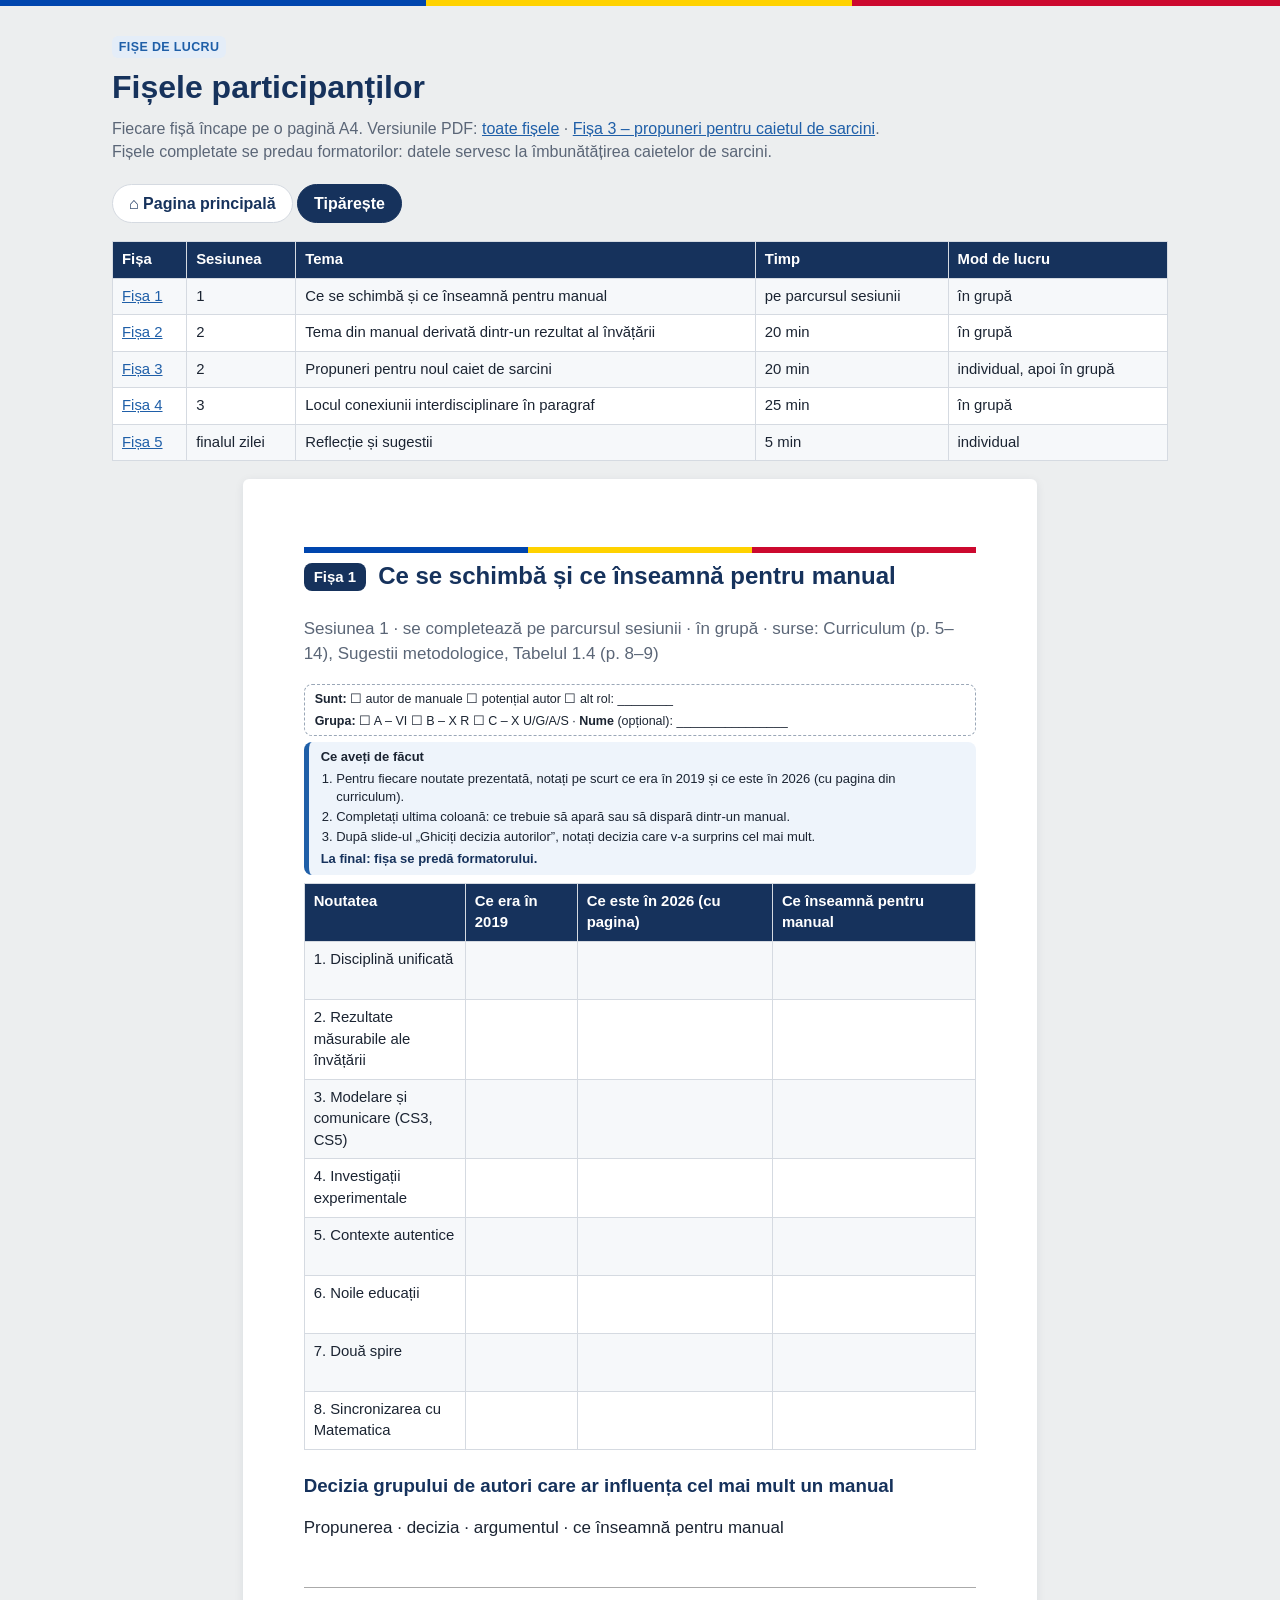
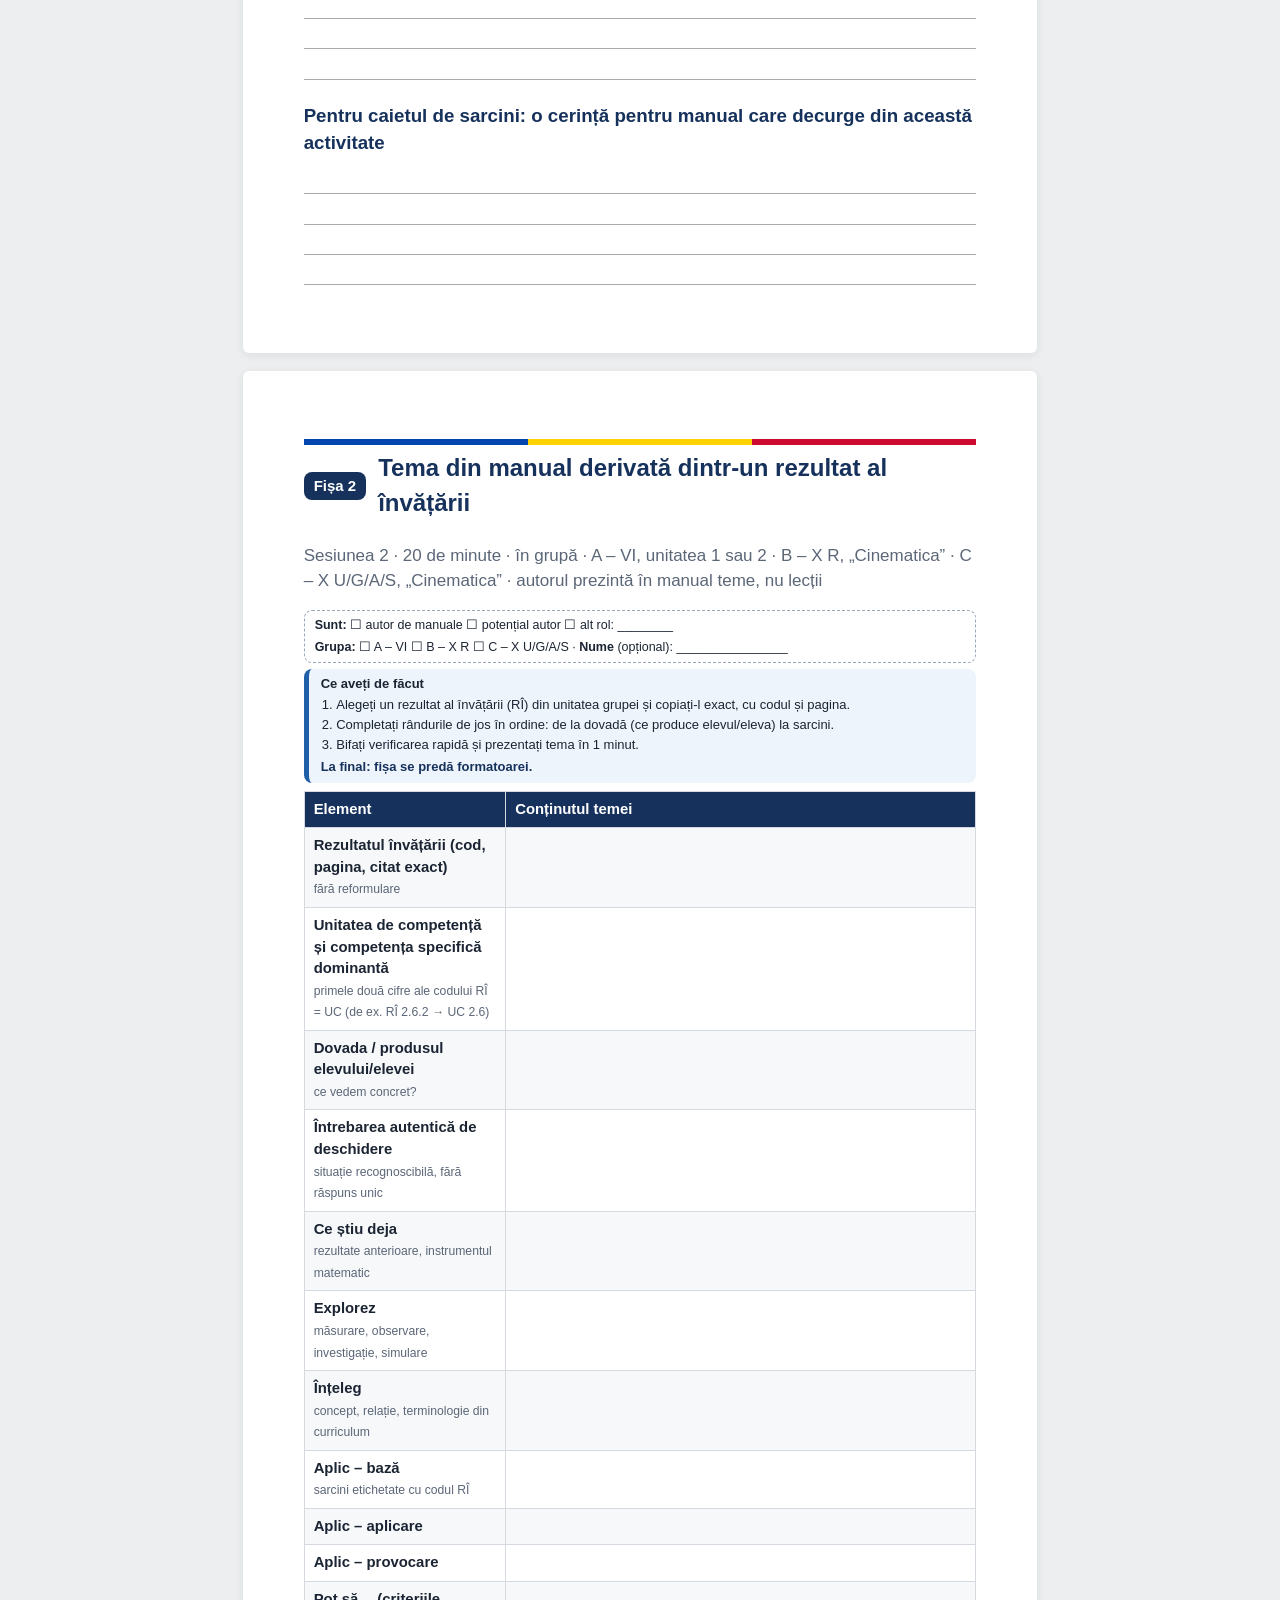
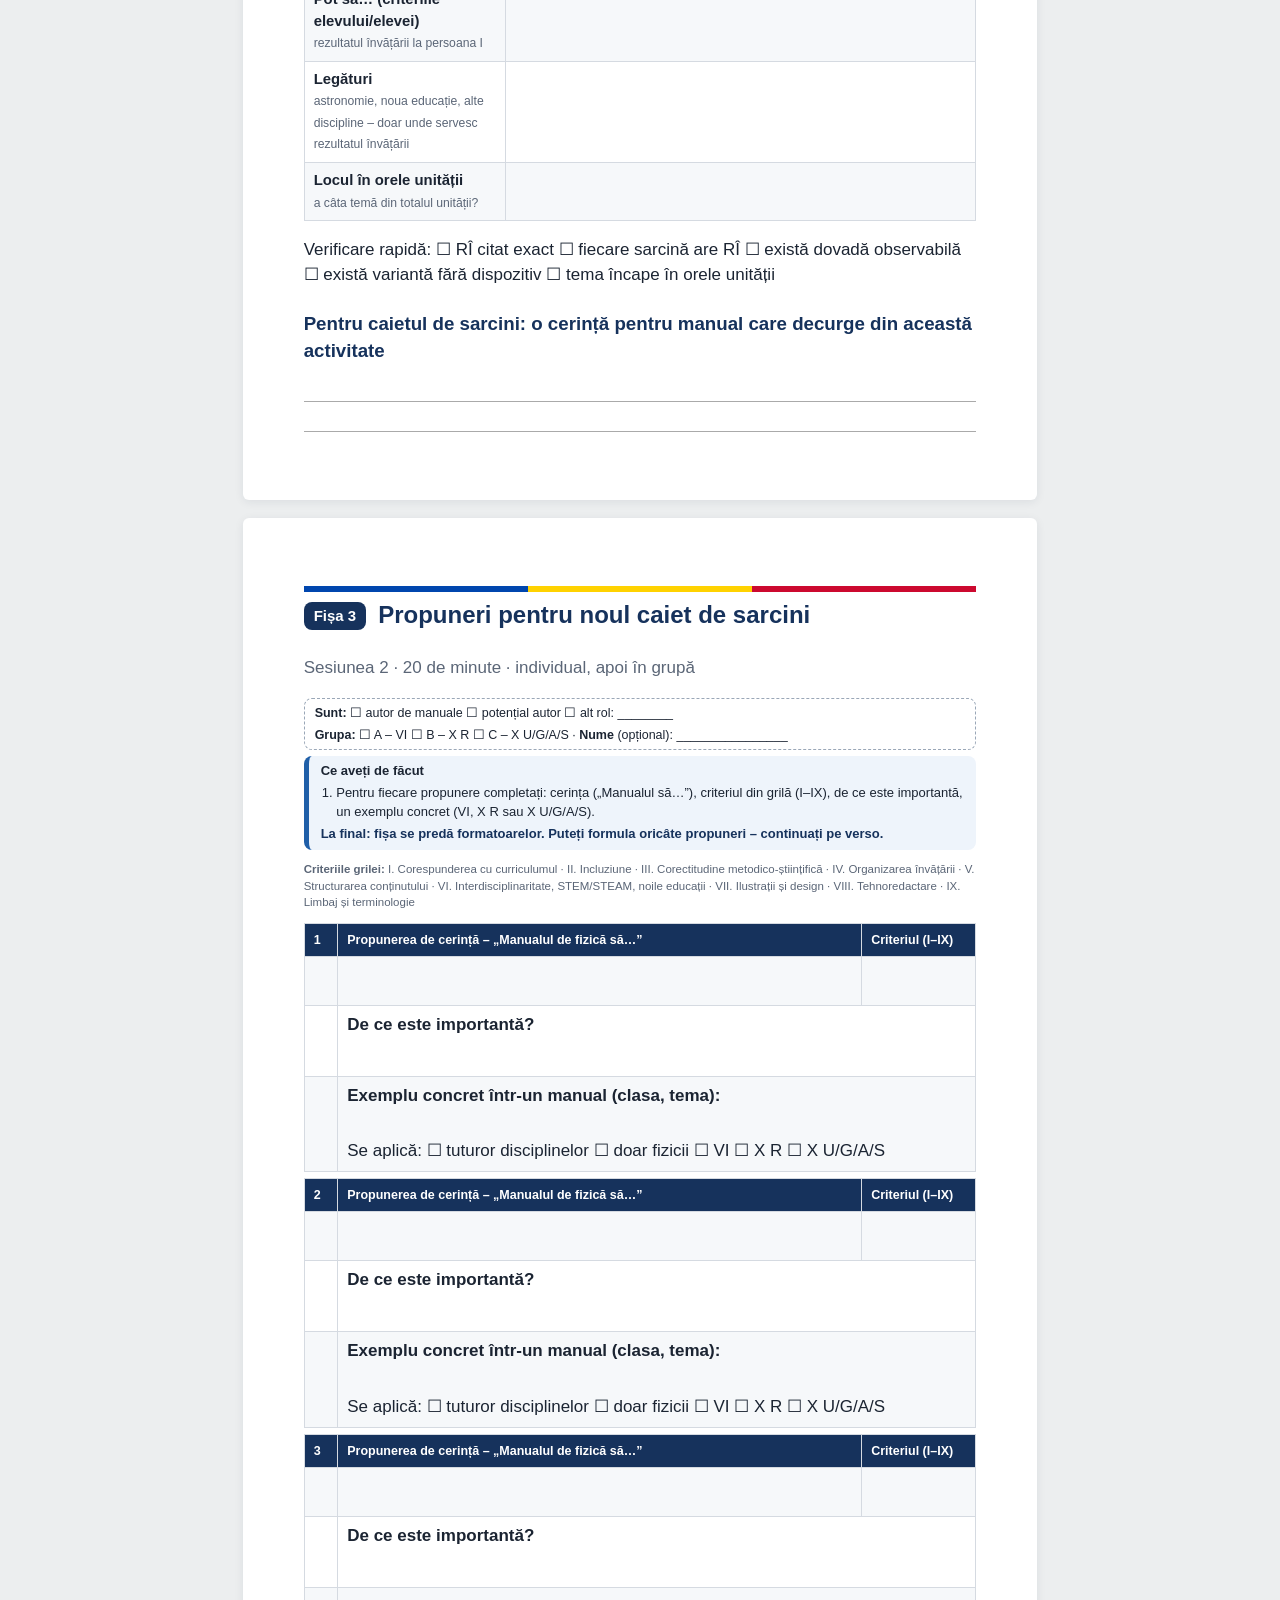
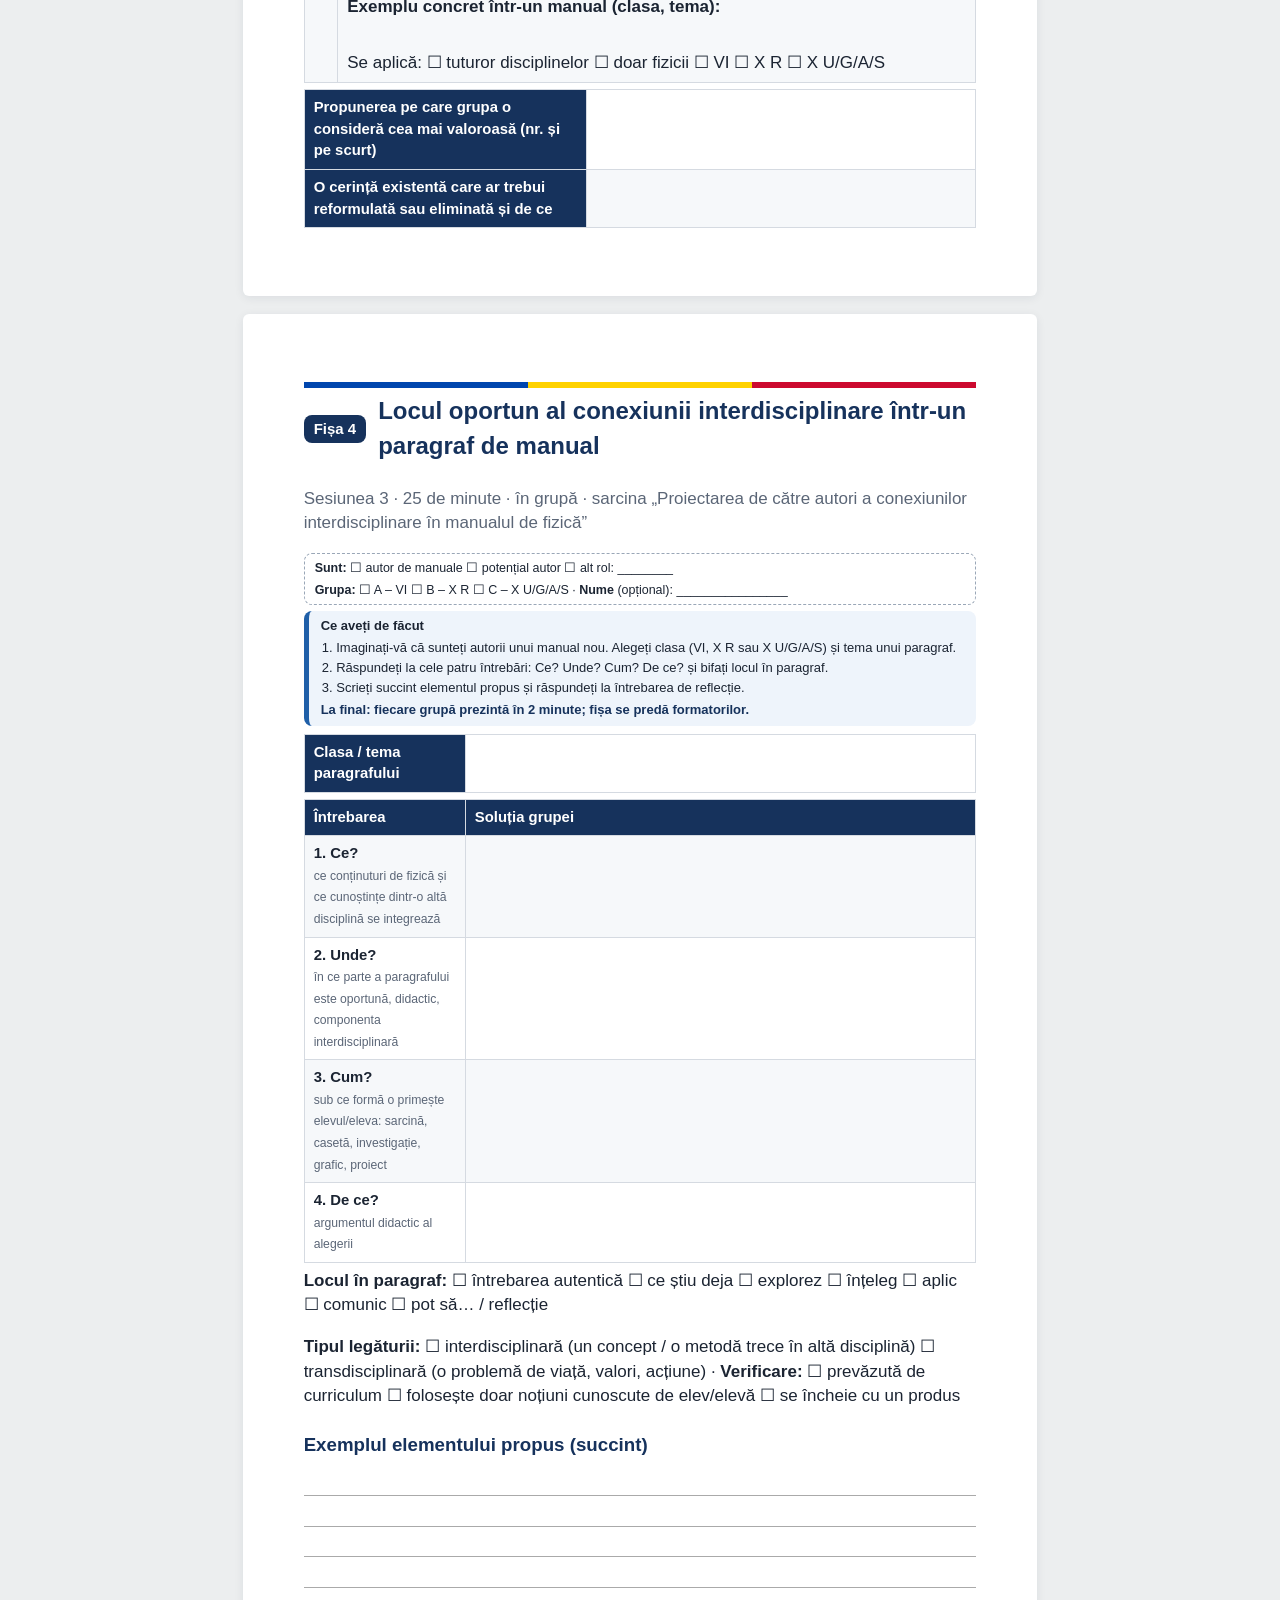
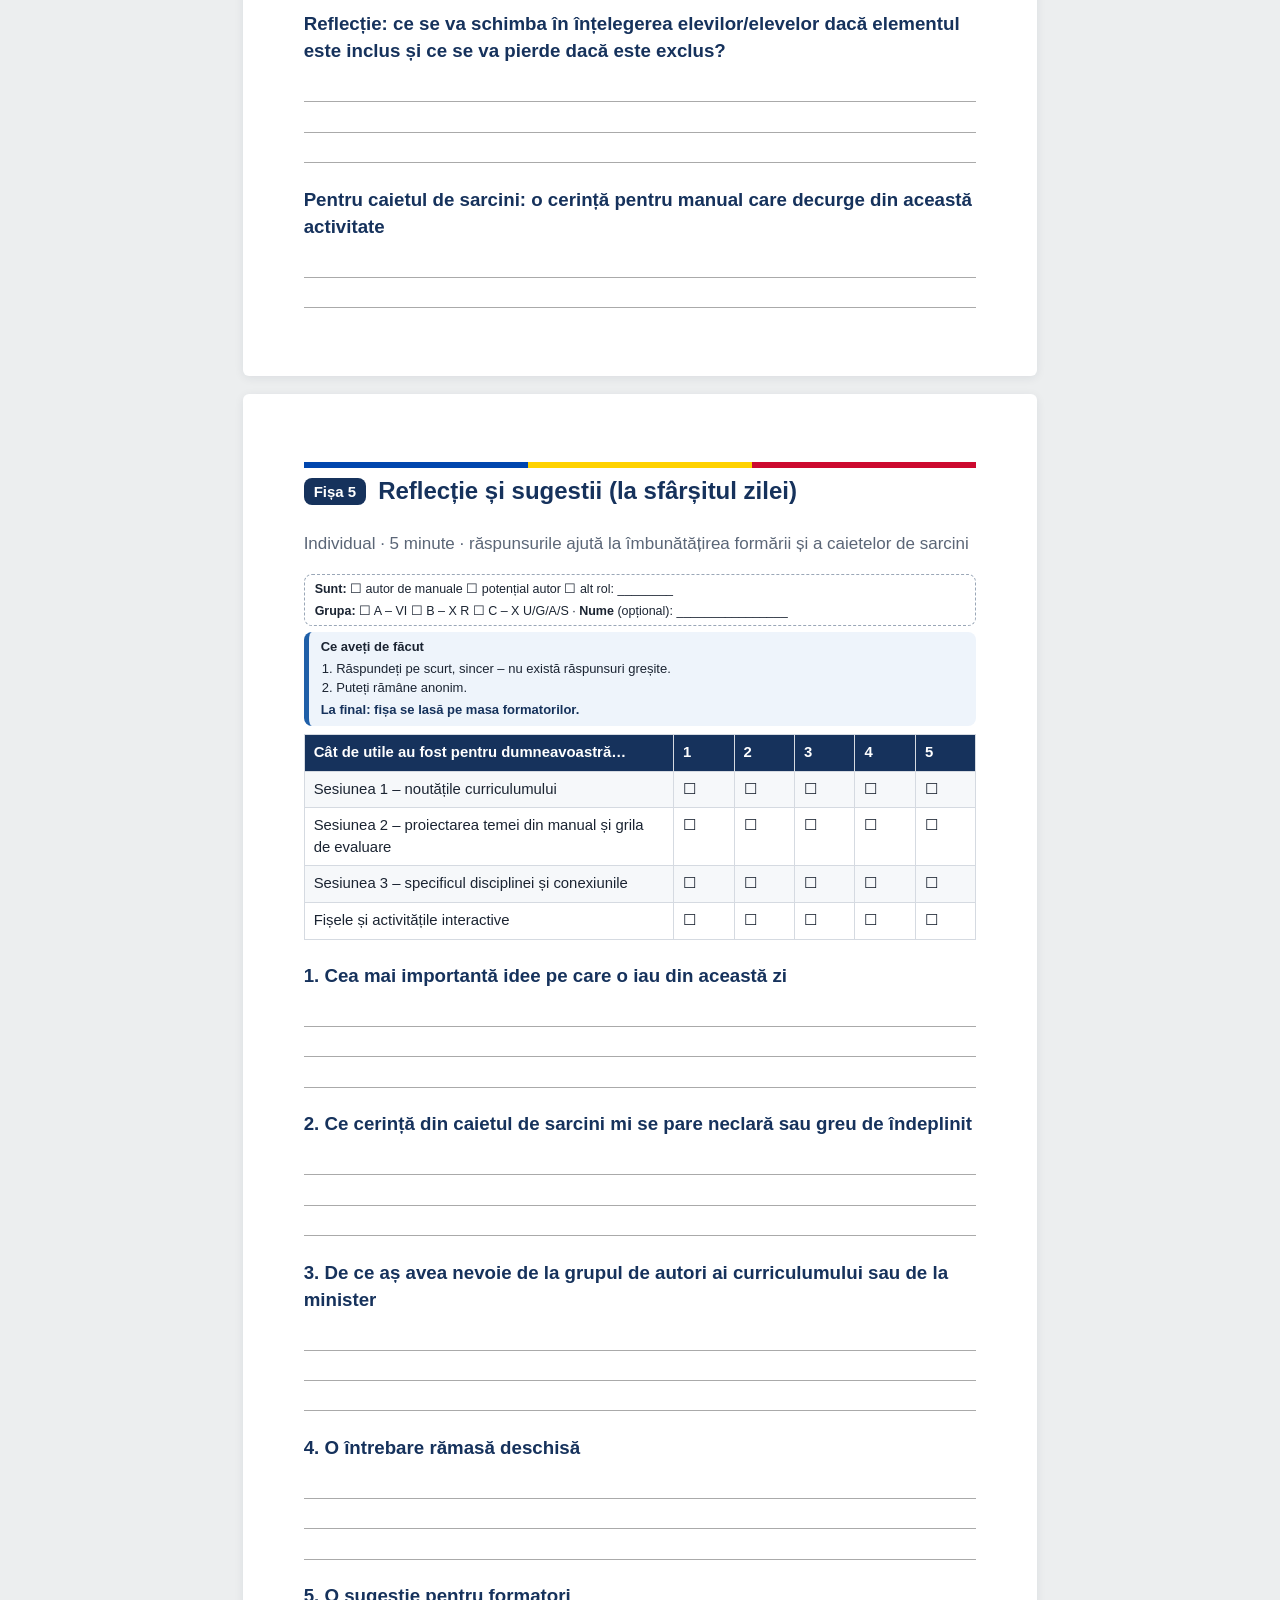
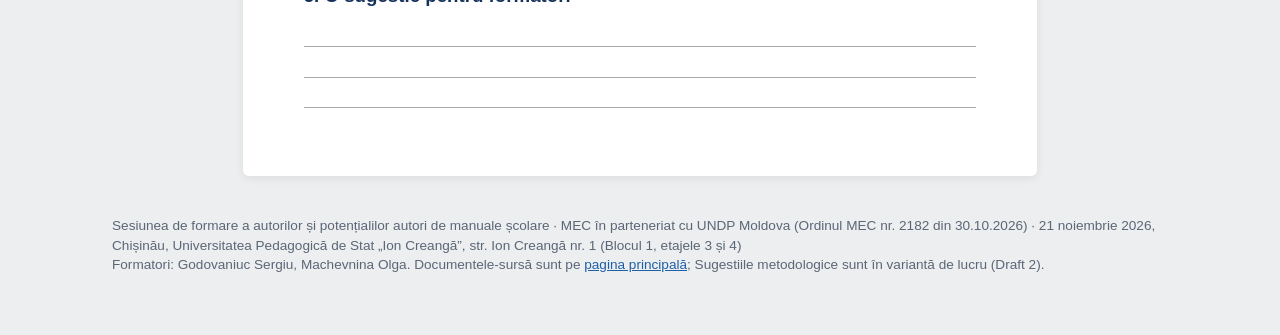
==== commit 400b716c: "Add files via upload" ====
--- a/fise.html
+++ b/fise.html
@@ -6,14 +6,14 @@
 <div><a class="btn" href="index.html">⌂ Pagina principală</a> <button class="btn primary" onclick="print()">Tipărește</button></div></header>
 <table class="t" style="margin-bottom:16px"><tr><th>Fișa</th><th>Sesiunea</th><th>Tema</th><th>Timp</th><th>Mod de lucru</th></tr>
 <tr><td><a href="#fisa1">Fișa 1</a></td><td>1</td><td>Ce se schimbă și ce înseamnă pentru manual</td><td>pe parcursul sesiunii</td><td>în grupă</td></tr>
-<tr><td><a href="#fisa2">Fișa 2</a></td><td>2</td><td>Lecția de manual derivată dintr-un rezultat al învățării</td><td>25 min</td><td>în grupă</td></tr>
+<tr><td><a href="#fisa2">Fișa 2</a></td><td>2</td><td>Tema din manual derivată dintr-un rezultat al învățării</td><td>20 min</td><td>în grupă</td></tr>
 <tr><td><a href="#fisa3">Fișa 3</a></td><td>2</td><td>Propuneri pentru noul caiet de sarcini</td><td>20 min</td><td>individual, apoi în grupă</td></tr>
 <tr><td><a href="#fisa4">Fișa 4</a></td><td>3</td><td>Locul conexiunii interdisciplinare în paragraf</td><td>25 min</td><td>în grupă</td></tr>
 <tr><td><a href="#fisa5">Fișa 5</a></td><td>finalul zilei</td><td>Reflecție și sugestii</td><td>5 min</td><td>individual</td></tr></table></div>
-<section class="sheet" id="fisa1"><div class="tricolor"></div><div class="sh-h"><span class="sh-n">Fișa 1</span><h2>Ce se schimbă și ce înseamnă pentru manual</h2></div><p class="small meta">Sesiunea 1 · se completează pe parcursul sesiunii · în grupă · surse: Curriculum (p. 5–14), Sugestii metodologice, Tabelul 1.4 (p. 8–9)</p><div class="profil"><span><b>Sunt:</b> ☐ autor de manuale ☐ potențial autor ☐ alt rol: ________</span><span><b>Clasa:</b> ☐ a VI-a ☐ a X-a, profil real ☐ a X-a, profilurile umanist, general, arte, sport</span><span><b>Grupa:</b> ____ · <b>Nume</b> (opțional): ______________________</span></div><div class="todo"><b>Ce aveți de făcut</b><ol><li>Pentru fiecare noutate prezentată, notați pe scurt ce era în 2019 și ce este în 2026 (cu pagina din curriculum).</li><li>Completați ultima coloană: ce trebuie să apară sau să dispară dintr-un manual.</li><li>După slide-ul „Ghiciți decizia autorilor”, notați decizia care v-a surprins cel mai mult.</li></ol><div class="preda">La final: fișa se predă formatorului.</div></div><table class="t"><tr><th style="width:24%">Noutatea</th><th>Ce era în 2019</th><th>Ce este în 2026 (cu pagina)</th><th>Ce înseamnă pentru manual</th></tr><tr><td style="height:3.9em">1. Disciplină unificată</td><td></td><td></td><td></td></tr><tr><td style="height:3.9em">2. Rezultate măsurabile ale învățării</td><td></td><td></td><td></td></tr><tr><td style="height:3.9em">3. Modelare și comunicare (CS3, CS5)</td><td></td><td></td><td></td></tr><tr><td style="height:3.9em">4. Investigații experimentale</td><td></td><td></td><td></td></tr><tr><td style="height:3.9em">5. Contexte autentice</td><td></td><td></td><td></td></tr><tr><td style="height:3.9em">6. Noile educații</td><td></td><td></td><td></td></tr><tr><td style="height:3.9em">7. Două spire</td><td></td><td></td><td></td></tr><tr><td style="height:3.9em">8. Sincronizarea cu Matematica</td><td></td><td></td><td></td></tr></table><h3>Decizia grupului de autori care ar influența cel mai mult un manual</h3><p class="small">Propunerea · decizia · argumentul · ce înseamnă pentru manual</p><div class="lines"><div></div><div></div><div></div><div></div></div><h3>Pentru caietul de sarcini: o cerință pentru manual care decurge din această activitate</h3><div class="lines"><div></div><div></div><div></div><div></div></div></section>
-<section class="sheet" id="fisa2"><div class="tricolor"></div><div class="sh-h"><span class="sh-n">Fișa 2</span><h2>Lecția de manual derivată dintr-un rezultat al învățării</h2></div><p class="small meta">Sesiunea 2 · 25 de minute · în grupă · A – clasa a VI-a, unitatea 1 · B – clasa a VI-a, unitatea 2 · C – clasa a X-a, profil real, „Cinematica” · D – clasa a X-a, profilurile umanist, general, arte, sport, „Cinematica”</p><div class="profil"><span><b>Sunt:</b> ☐ autor de manuale ☐ potențial autor ☐ alt rol: ________</span><span><b>Clasa:</b> ☐ a VI-a ☐ a X-a, profil real ☐ a X-a, profilurile umanist, general, arte, sport</span><span><b>Grupa:</b> ____ · <b>Nume</b> (opțional): ______________________</span></div><div class="todo"><b>Ce aveți de făcut</b><ol><li>Alegeți un rezultat al învățării (RÎ) din unitatea grupei și copiați-l exact, cu codul și pagina.</li><li>Completați rândurile de jos în ordine: de la dovadă (ce produce elevul) la sarcini.</li><li>Bifați verificarea rapidă și prezentați lecția în 1 minut.</li></ol><div class="preda">La final: fișa se predă formatoarei.</div></div><table class="t"><tr><th style="width:30%">Element</th><th>Conținutul lecției</th></tr><tr><td><b>Rezultatul învățării (cod, pagina, citat exact)</b><br><span class="src">fără reformulare</span></td><td style="height:3em"></td></tr><tr><td><b>Unitatea de competență și competența specifică dominantă</b><br><span class="src">primele două cifre ale codului RÎ = UC (de ex. RÎ 2.6.2 → UC 2.6)</span></td><td style="height:2em"></td></tr><tr><td><b>Dovada / produsul elevului</b><br><span class="src">ce vedem concret?</span></td><td style="height:2.2em"></td></tr><tr><td><b>Întrebarea autentică de deschidere</b><br><span class="src">situație recognoscibilă, fără răspuns unic</span></td><td style="height:2.2em"></td></tr><tr><td><b>Ce știu deja</b><br><span class="src">rezultate anterioare, instrumentul matematic</span></td><td style="height:2em"></td></tr><tr><td><b>Explorez</b><br><span class="src">măsurare, observare, investigație, simulare</span></td><td style="height:2.4em"></td></tr><tr><td><b>Înțeleg</b><br><span class="src">concept, relație, terminologie din curriculum</span></td><td style="height:2em"></td></tr><tr><td><b>Aplic – bază</b><br><span class="src">sarcini etichetate cu codul RÎ</span></td><td style="height:2em"></td></tr><tr><td><b>Aplic – aplicare</b><br><span class="src"></span></td><td style="height:2em"></td></tr><tr><td><b>Aplic – provocare</b><br><span class="src"></span></td><td style="height:2em"></td></tr><tr><td><b>Pot să… (criteriile elevului)</b><br><span class="src">rezultatul învățării la persoana I</span></td><td style="height:2em"></td></tr><tr><td><b>Legături</b><br><span class="src">astronomie, noua educație, alte discipline – doar unde servesc rezultatul învățării</span></td><td style="height:2em"></td></tr><tr><td><b>Locul în orele unității</b><br><span class="src">a câta lecție din totalul unității?</span></td><td style="height:1.6em"></td></tr></table><p class="small">Verificare rapidă: ☐ RÎ citat exact ☐ fiecare sarcină are RÎ ☐ există dovadă observabilă ☐ există variantă fără dispozitiv ☐ lecția încape în orele unității</p><h3>Pentru caietul de sarcini: o cerință pentru manual care decurge din această activitate</h3><div class="lines"><div></div><div></div></div></section>
-<section class="sheet" id="fisa3"><div class="tricolor"></div><div class="sh-h"><span class="sh-n">Fișa 3</span><h2>Propuneri pentru noul caiet de sarcini</h2></div><p class="small meta">Sesiunea 2 · 20 de minute · individual (7 min), în grupă (8 min), pe telefon (5 min)</p><div class="profil"><span><b>Sunt:</b> ☐ autor de manuale ☐ potențial autor ☐ alt rol: ________</span><span><b>Clasa:</b> ☐ a VI-a ☐ a X-a, profil real ☐ a X-a, profilurile umanist, general, arte, sport</span><span><b>Grupa:</b> ____ · <b>Nume</b> (opțional): ______________________</span></div><div class="todo"><b>Ce aveți de făcut</b><ol><li><b>Individual:</b> scrieți 2–3 cerințe care ar face un manual de Fizică. Astronomie cu adevărat modern. Formulați-le verificabil: „Manualul să…”.</li><li>Pentru fiecare: criteriul din grilă la care s-ar adăuga, de ce este importantă și un exemplu concret.</li><li><b>În grupă:</b> alegeți propunerea cea mai valoroasă și trimiteți-o pe scurt de pe telefon (codul QR de pe ecran).</li></ol><div class="preda">La final: fișa se predă formatoarelor. Propunerile interesante vor fi incluse în noul caiet de sarcini.</div></div><p class="small crit"><b>Criteriile grilei:</b> I. Corespunderea cu curriculumul · II. Incluziune · III. Corectitudine metodico-științifică · IV. Organizarea învățării · V. Structurarea conținutului · VI. Interdisciplinaritate, STEM/STEAM, noile educații · VII. Ilustrații și design · VIII. Tehnoredactare · IX. Limbaj și terminologie</p><table class="t prop"><tr><th style="width:5%">1</th><th>Propunerea de cerință – „Manualul de fizică să…”</th><th style="width:17%">Criteriul (I–IX)</th></tr><tr><td></td><td style="height:3.3em"></td><td></td></tr><tr><td></td><td colspan="2"><b class="small">De ce este importantă?</b><div style="height:2.1em"></div></td></tr><tr><td></td><td colspan="2"><b class="small">Exemplu concret într-un manual (clasa, tema):</b><div style="height:2.1em"></div><span class="small">Se aplică: ☐ tuturor disciplinelor ☐ doar fizicii ☐ clasei a VI-a ☐ clasei a X-a</span></td></tr></table><table class="t prop"><tr><th style="width:5%">2</th><th>Propunerea de cerință – „Manualul de fizică să…”</th><th style="width:17%">Criteriul (I–IX)</th></tr><tr><td></td><td style="height:3.3em"></td><td></td></tr><tr><td></td><td colspan="2"><b class="small">De ce este importantă?</b><div style="height:2.1em"></div></td></tr><tr><td></td><td colspan="2"><b class="small">Exemplu concret într-un manual (clasa, tema):</b><div style="height:2.1em"></div><span class="small">Se aplică: ☐ tuturor disciplinelor ☐ doar fizicii ☐ clasei a VI-a ☐ clasei a X-a</span></td></tr></table><table class="t prop"><tr><th style="width:5%">3</th><th>Propunerea de cerință – „Manualul de fizică să…”</th><th style="width:17%">Criteriul (I–IX)</th></tr><tr><td></td><td style="height:3.3em"></td><td></td></tr><tr><td></td><td colspan="2"><b class="small">De ce este importantă?</b><div style="height:2.1em"></div></td></tr><tr><td></td><td colspan="2"><b class="small">Exemplu concret într-un manual (clasa, tema):</b><div style="height:2.1em"></div><span class="small">Se aplică: ☐ tuturor disciplinelor ☐ doar fizicii ☐ clasei a VI-a ☐ clasei a X-a</span></td></tr></table><table class="t" style="margin-top:6px"><tr><th style="width:42%">Propunerea aleasă de grupă (nr. și pe scurt)</th><td style="height:2.4em"></td></tr><tr><th>O cerință existentă care ar trebui reformulată sau eliminată și de ce</th><td style="height:3em"></td></tr></table></section>
-<section class="sheet" id="fisa4"><div class="tricolor"></div><div class="sh-h"><span class="sh-n">Fișa 4</span><h2>Locul oportun al conexiunii interdisciplinare într-un paragraf de manual</h2></div><p class="small meta">Sesiunea 3 · 25 de minute · în grupă · sarcina „Proiectarea de către autori a conexiunilor interdisciplinare în manualul de fizică”</p><div class="profil"><span><b>Sunt:</b> ☐ autor de manuale ☐ potențial autor ☐ alt rol: ________</span><span><b>Clasa:</b> ☐ a VI-a ☐ a X-a, profil real ☐ a X-a, profilurile umanist, general, arte, sport</span><span><b>Grupa:</b> ____ · <b>Nume</b> (opțional): ______________________</span></div><div class="todo"><b>Ce aveți de făcut</b><ol><li>Imaginați-vă că sunteți autorii unui manual nou. Alegeți clasa și tema unui paragraf.</li><li>Răspundeți la cele patru întrebări: Ce? Unde? Cum? De ce? și bifați locul în paragraf.</li><li>Scrieți succint elementul propus și răspundeți la întrebarea de reflecție.</li></ol><div class="preda">La final: fiecare grupă prezintă în 2 minute; fișa se predă formatorilor.</div></div><table class="t"><tr><th style="width:24%">Clasa / tema paragrafului</th><td></td></tr></table><table class="t" style="margin-top:6px"><tr><th style="width:24%">Întrebarea</th><th>Soluția grupei</th></tr><tr><td><b>1. Ce?</b><br><span class="src">ce conținuturi de fizică și ce cunoștințe dintr-o altă disciplină se integrează</span></td><td style="height:3em"></td></tr><tr><td><b>2. Unde?</b><br><span class="src">în ce parte a paragrafului este oportună, didactic, componenta interdisciplinară</span></td><td style="height:2.4em"></td></tr><tr><td><b>3. Cum?</b><br><span class="src">sub ce formă o primește elevul: sarcină, casetă, investigație, grafic, proiect</span></td><td style="height:2.4em"></td></tr><tr><td><b>4. De ce?</b><br><span class="src">argumentul didactic al alegerii</span></td><td style="height:3em"></td></tr></table><p class="small" style="margin-top:6px"><b>Locul în paragraf:</b> ☐ întrebarea autentică ☐ ce știu deja ☐ explorez ☐ înțeleg ☐ aplic ☐ comunic ☐ pot să… / reflecție</p><p class="small"><b>Tipul legăturii:</b> ☐ interdisciplinară (un concept / o metodă trece în altă disciplină) ☐ transdisciplinară (o problemă de viață, valori, acțiune) · <b>Verificare:</b> ☐ prevăzută de curriculum ☐ folosește doar noțiuni cunoscute de elev ☐ se încheie cu un produs</p><h3>Exemplul elementului propus (succint)</h3><div class="lines"><div></div><div></div><div></div><div></div></div><h3>Reflecție: ce se va schimba în înțelegerea elevilor dacă elementul este inclus și ce se va pierde dacă este exclus?</h3><div class="lines"><div></div><div></div><div></div></div><h3>Pentru caietul de sarcini: o cerință pentru manual care decurge din această activitate</h3><div class="lines"><div></div><div></div></div></section>
-<section class="sheet" id="fisa5"><div class="tricolor"></div><div class="sh-h"><span class="sh-n">Fișa 5</span><h2>Reflecție și sugestii (la sfârșitul zilei)</h2></div><p class="small meta">Individual · 5 minute · răspunsurile ajută la îmbunătățirea formării și a caietelor de sarcini</p><div class="profil"><span><b>Sunt:</b> ☐ autor de manuale ☐ potențial autor ☐ alt rol: ________</span><span><b>Clasa:</b> ☐ a VI-a ☐ a X-a, profil real ☐ a X-a, profilurile umanist, general, arte, sport</span><span><b>Grupa:</b> ____ · <b>Nume</b> (opțional): ______________________</span></div><div class="todo"><b>Ce aveți de făcut</b><ol><li>Răspundeți pe scurt, sincer – nu există răspunsuri greșite.</li><li>Puteți rămâne anonim.</li></ol><div class="preda">La final: fișa se lasă pe masa formatorilor.</div></div><table class="t"><tr><th>Cât de utile au fost pentru dumneavoastră…</th><th style="width:9%">1</th><th style="width:9%">2</th><th style="width:9%">3</th><th style="width:9%">4</th><th style="width:9%">5</th></tr><tr><td>Sesiunea 1 – noutățile curriculumului</td><td>☐</td><td>☐</td><td>☐</td><td>☐</td><td>☐</td></tr><tr><td>Sesiunea 2 – proiectarea lecției și grila de evaluare</td><td>☐</td><td>☐</td><td>☐</td><td>☐</td><td>☐</td></tr><tr><td>Sesiunea 3 – specificul disciplinei și conexiunile</td><td>☐</td><td>☐</td><td>☐</td><td>☐</td><td>☐</td></tr><tr><td>Fișele și activitățile interactive</td><td>☐</td><td>☐</td><td>☐</td><td>☐</td><td>☐</td></tr></table><h3>1. Cea mai importantă idee pe care o iau din această zi</h3><div class="lines"><div></div><div></div><div></div></div><h3>2. Ce cerință din caietul de sarcini mi se pare neclară sau greu de îndeplinit</h3><div class="lines"><div></div><div></div><div></div></div><h3>3. De ce aș avea nevoie de la grupul de autori ai curriculumului sau de la minister</h3><div class="lines"><div></div><div></div><div></div></div><h3>4. O întrebare rămasă deschisă</h3><div class="lines"><div></div><div></div><div></div></div><h3>5. O sugestie pentru formatori</h3><div class="lines"><div></div><div></div><div></div></div></section>
+<section class="sheet" id="fisa1"><div class="tricolor"></div><div class="sh-h"><span class="sh-n">Fișa 1</span><h2>Ce se schimbă și ce înseamnă pentru manual</h2></div><p class="small meta">Sesiunea 1 · se completează pe parcursul sesiunii · în grupă · surse: Curriculum (p. 5–14), Sugestii metodologice, Tabelul 1.4 (p. 8–9)</p><div class="profil"><span><b>Sunt:</b> ☐ autor de manuale ☐ potențial autor ☐ alt rol: ________</span><span><b>Grupa:</b> ☐ A – VI ☐ B – X R ☐ C – X U/G/A/S · <b>Nume</b> (opțional): ________________</span></div><div class="todo"><b>Ce aveți de făcut</b><ol><li>Pentru fiecare noutate prezentată, notați pe scurt ce era în 2019 și ce este în 2026 (cu pagina din curriculum).</li><li>Completați ultima coloană: ce trebuie să apară sau să dispară dintr-un manual.</li><li>După slide-ul „Ghiciți decizia autorilor”, notați decizia care v-a surprins cel mai mult.</li></ol><div class="preda">La final: fișa se predă formatorului.</div></div><table class="t"><tr><th style="width:24%">Noutatea</th><th>Ce era în 2019</th><th>Ce este în 2026 (cu pagina)</th><th>Ce înseamnă pentru manual</th></tr><tr><td style="height:3.9em">1. Disciplină unificată</td><td></td><td></td><td></td></tr><tr><td style="height:3.9em">2. Rezultate măsurabile ale învățării</td><td></td><td></td><td></td></tr><tr><td style="height:3.9em">3. Modelare și comunicare (CS3, CS5)</td><td></td><td></td><td></td></tr><tr><td style="height:3.9em">4. Investigații experimentale</td><td></td><td></td><td></td></tr><tr><td style="height:3.9em">5. Contexte autentice</td><td></td><td></td><td></td></tr><tr><td style="height:3.9em">6. Noile educații</td><td></td><td></td><td></td></tr><tr><td style="height:3.9em">7. Două spire</td><td></td><td></td><td></td></tr><tr><td style="height:3.9em">8. Sincronizarea cu Matematica</td><td></td><td></td><td></td></tr></table><h3>Decizia grupului de autori care ar influența cel mai mult un manual</h3><p class="small">Propunerea · decizia · argumentul · ce înseamnă pentru manual</p><div class="lines"><div></div><div></div><div></div><div></div></div><h3>Pentru caietul de sarcini: o cerință pentru manual care decurge din această activitate</h3><div class="lines"><div></div><div></div><div></div><div></div></div></section>
+<section class="sheet" id="fisa2"><div class="tricolor"></div><div class="sh-h"><span class="sh-n">Fișa 2</span><h2>Tema din manual derivată dintr-un rezultat al învățării</h2></div><p class="small meta">Sesiunea 2 · 20 de minute · în grupă · A – VI, unitatea 1 sau 2 · B – X R, „Cinematica” · C – X U/G/A/S, „Cinematica” · autorul prezintă în manual teme, nu lecții</p><div class="profil"><span><b>Sunt:</b> ☐ autor de manuale ☐ potențial autor ☐ alt rol: ________</span><span><b>Grupa:</b> ☐ A – VI ☐ B – X R ☐ C – X U/G/A/S · <b>Nume</b> (opțional): ________________</span></div><div class="todo"><b>Ce aveți de făcut</b><ol><li>Alegeți un rezultat al învățării (RÎ) din unitatea grupei și copiați-l exact, cu codul și pagina.</li><li>Completați rândurile de jos în ordine: de la dovadă (ce produce elevul/eleva) la sarcini.</li><li>Bifați verificarea rapidă și prezentați tema în 1 minut.</li></ol><div class="preda">La final: fișa se predă formatoarei.</div></div><table class="t"><tr><th style="width:30%">Element</th><th>Conținutul temei</th></tr><tr><td><b>Rezultatul învățării (cod, pagina, citat exact)</b><br><span class="src">fără reformulare</span></td><td style="height:3em"></td></tr><tr><td><b>Unitatea de competență și competența specifică dominantă</b><br><span class="src">primele două cifre ale codului RÎ = UC (de ex. RÎ 2.6.2 → UC 2.6)</span></td><td style="height:2em"></td></tr><tr><td><b>Dovada / produsul elevului/elevei</b><br><span class="src">ce vedem concret?</span></td><td style="height:2.2em"></td></tr><tr><td><b>Întrebarea autentică de deschidere</b><br><span class="src">situație recognoscibilă, fără răspuns unic</span></td><td style="height:2.2em"></td></tr><tr><td><b>Ce știu deja</b><br><span class="src">rezultate anterioare, instrumentul matematic</span></td><td style="height:2em"></td></tr><tr><td><b>Explorez</b><br><span class="src">măsurare, observare, investigație, simulare</span></td><td style="height:2.4em"></td></tr><tr><td><b>Înțeleg</b><br><span class="src">concept, relație, terminologie din curriculum</span></td><td style="height:2em"></td></tr><tr><td><b>Aplic – bază</b><br><span class="src">sarcini etichetate cu codul RÎ</span></td><td style="height:2em"></td></tr><tr><td><b>Aplic – aplicare</b><br><span class="src"></span></td><td style="height:2em"></td></tr><tr><td><b>Aplic – provocare</b><br><span class="src"></span></td><td style="height:2em"></td></tr><tr><td><b>Pot să… (criteriile elevului/elevei)</b><br><span class="src">rezultatul învățării la persoana I</span></td><td style="height:2em"></td></tr><tr><td><b>Legături</b><br><span class="src">astronomie, noua educație, alte discipline – doar unde servesc rezultatul învățării</span></td><td style="height:2em"></td></tr><tr><td><b>Locul în orele unității</b><br><span class="src">a câta temă din totalul unității?</span></td><td style="height:1.6em"></td></tr></table><p class="small">Verificare rapidă: ☐ RÎ citat exact ☐ fiecare sarcină are RÎ ☐ există dovadă observabilă ☐ există variantă fără dispozitiv ☐ tema încape în orele unității</p><h3>Pentru caietul de sarcini: o cerință pentru manual care decurge din această activitate</h3><div class="lines"><div></div><div></div></div></section>
+<section class="sheet" id="fisa3"><div class="tricolor"></div><div class="sh-h"><span class="sh-n">Fișa 3</span><h2>Propuneri pentru noul caiet de sarcini</h2></div><p class="small meta">Sesiunea 2 · 20 de minute · individual, apoi în grupă</p><div class="profil"><span><b>Sunt:</b> ☐ autor de manuale ☐ potențial autor ☐ alt rol: ________</span><span><b>Grupa:</b> ☐ A – VI ☐ B – X R ☐ C – X U/G/A/S · <b>Nume</b> (opțional): ________________</span></div><div class="todo"><b>Ce aveți de făcut</b><ol><li>Pentru fiecare propunere completați: cerința („Manualul să…”), criteriul din grilă (I–IX), de ce este importantă, un exemplu concret (VI, X R sau X U/G/A/S).</li></ol><div class="preda">La final: fișa se predă formatoarelor. Puteți formula oricâte propuneri – continuați pe verso.</div></div><p class="small crit"><b>Criteriile grilei:</b> I. Corespunderea cu curriculumul · II. Incluziune · III. Corectitudine metodico-științifică · IV. Organizarea învățării · V. Structurarea conținutului · VI. Interdisciplinaritate, STEM/STEAM, noile educații · VII. Ilustrații și design · VIII. Tehnoredactare · IX. Limbaj și terminologie</p><table class="t prop"><tr><th style="width:5%">1</th><th>Propunerea de cerință – „Manualul de fizică să…”</th><th style="width:17%">Criteriul (I–IX)</th></tr><tr><td></td><td style="height:3.3em"></td><td></td></tr><tr><td></td><td colspan="2"><b class="small">De ce este importantă?</b><div style="height:2.1em"></div></td></tr><tr><td></td><td colspan="2"><b class="small">Exemplu concret într-un manual (clasa, tema):</b><div style="height:2.1em"></div><span class="small">Se aplică: ☐ tuturor disciplinelor ☐ doar fizicii ☐ VI ☐ X R ☐ X U/G/A/S</span></td></tr></table><table class="t prop"><tr><th style="width:5%">2</th><th>Propunerea de cerință – „Manualul de fizică să…”</th><th style="width:17%">Criteriul (I–IX)</th></tr><tr><td></td><td style="height:3.3em"></td><td></td></tr><tr><td></td><td colspan="2"><b class="small">De ce este importantă?</b><div style="height:2.1em"></div></td></tr><tr><td></td><td colspan="2"><b class="small">Exemplu concret într-un manual (clasa, tema):</b><div style="height:2.1em"></div><span class="small">Se aplică: ☐ tuturor disciplinelor ☐ doar fizicii ☐ VI ☐ X R ☐ X U/G/A/S</span></td></tr></table><table class="t prop"><tr><th style="width:5%">3</th><th>Propunerea de cerință – „Manualul de fizică să…”</th><th style="width:17%">Criteriul (I–IX)</th></tr><tr><td></td><td style="height:3.3em"></td><td></td></tr><tr><td></td><td colspan="2"><b class="small">De ce este importantă?</b><div style="height:2.1em"></div></td></tr><tr><td></td><td colspan="2"><b class="small">Exemplu concret într-un manual (clasa, tema):</b><div style="height:2.1em"></div><span class="small">Se aplică: ☐ tuturor disciplinelor ☐ doar fizicii ☐ VI ☐ X R ☐ X U/G/A/S</span></td></tr></table><table class="t" style="margin-top:6px"><tr><th style="width:42%">Propunerea pe care grupa o consideră cea mai valoroasă (nr. și pe scurt)</th><td style="height:2.4em"></td></tr><tr><th>O cerință existentă care ar trebui reformulată sau eliminată și de ce</th><td style="height:3em"></td></tr></table></section>
+<section class="sheet" id="fisa4"><div class="tricolor"></div><div class="sh-h"><span class="sh-n">Fișa 4</span><h2>Locul oportun al conexiunii interdisciplinare într-un paragraf de manual</h2></div><p class="small meta">Sesiunea 3 · 25 de minute · în grupă · sarcina „Proiectarea de către autori a conexiunilor interdisciplinare în manualul de fizică”</p><div class="profil"><span><b>Sunt:</b> ☐ autor de manuale ☐ potențial autor ☐ alt rol: ________</span><span><b>Grupa:</b> ☐ A – VI ☐ B – X R ☐ C – X U/G/A/S · <b>Nume</b> (opțional): ________________</span></div><div class="todo"><b>Ce aveți de făcut</b><ol><li>Imaginați-vă că sunteți autorii unui manual nou. Alegeți clasa (VI, X R sau X U/G/A/S) și tema unui paragraf.</li><li>Răspundeți la cele patru întrebări: Ce? Unde? Cum? De ce? și bifați locul în paragraf.</li><li>Scrieți succint elementul propus și răspundeți la întrebarea de reflecție.</li></ol><div class="preda">La final: fiecare grupă prezintă în 2 minute; fișa se predă formatorilor.</div></div><table class="t"><tr><th style="width:24%">Clasa / tema paragrafului</th><td></td></tr></table><table class="t" style="margin-top:6px"><tr><th style="width:24%">Întrebarea</th><th>Soluția grupei</th></tr><tr><td><b>1. Ce?</b><br><span class="src">ce conținuturi de fizică și ce cunoștințe dintr-o altă disciplină se integrează</span></td><td style="height:3em"></td></tr><tr><td><b>2. Unde?</b><br><span class="src">în ce parte a paragrafului este oportună, didactic, componenta interdisciplinară</span></td><td style="height:2.4em"></td></tr><tr><td><b>3. Cum?</b><br><span class="src">sub ce formă o primește elevul/eleva: sarcină, casetă, investigație, grafic, proiect</span></td><td style="height:2.4em"></td></tr><tr><td><b>4. De ce?</b><br><span class="src">argumentul didactic al alegerii</span></td><td style="height:3em"></td></tr></table><p class="small" style="margin-top:6px"><b>Locul în paragraf:</b> ☐ întrebarea autentică ☐ ce știu deja ☐ explorez ☐ înțeleg ☐ aplic ☐ comunic ☐ pot să… / reflecție</p><p class="small"><b>Tipul legăturii:</b> ☐ interdisciplinară (un concept / o metodă trece în altă disciplină) ☐ transdisciplinară (o problemă de viață, valori, acțiune) · <b>Verificare:</b> ☐ prevăzută de curriculum ☐ folosește doar noțiuni cunoscute de elev/elevă ☐ se încheie cu un produs</p><h3>Exemplul elementului propus (succint)</h3><div class="lines"><div></div><div></div><div></div><div></div></div><h3>Reflecție: ce se va schimba în înțelegerea elevilor/elevelor dacă elementul este inclus și ce se va pierde dacă este exclus?</h3><div class="lines"><div></div><div></div><div></div></div><h3>Pentru caietul de sarcini: o cerință pentru manual care decurge din această activitate</h3><div class="lines"><div></div><div></div></div></section>
+<section class="sheet" id="fisa5"><div class="tricolor"></div><div class="sh-h"><span class="sh-n">Fișa 5</span><h2>Reflecție și sugestii (la sfârșitul zilei)</h2></div><p class="small meta">Individual · 5 minute · răspunsurile ajută la îmbunătățirea formării și a caietelor de sarcini</p><div class="profil"><span><b>Sunt:</b> ☐ autor de manuale ☐ potențial autor ☐ alt rol: ________</span><span><b>Grupa:</b> ☐ A – VI ☐ B – X R ☐ C – X U/G/A/S · <b>Nume</b> (opțional): ________________</span></div><div class="todo"><b>Ce aveți de făcut</b><ol><li>Răspundeți pe scurt, sincer – nu există răspunsuri greșite.</li><li>Puteți rămâne anonim.</li></ol><div class="preda">La final: fișa se lasă pe masa formatorilor.</div></div><table class="t"><tr><th>Cât de utile au fost pentru dumneavoastră…</th><th style="width:9%">1</th><th style="width:9%">2</th><th style="width:9%">3</th><th style="width:9%">4</th><th style="width:9%">5</th></tr><tr><td>Sesiunea 1 – noutățile curriculumului</td><td>☐</td><td>☐</td><td>☐</td><td>☐</td><td>☐</td></tr><tr><td>Sesiunea 2 – proiectarea temei din manual și grila de evaluare</td><td>☐</td><td>☐</td><td>☐</td><td>☐</td><td>☐</td></tr><tr><td>Sesiunea 3 – specificul disciplinei și conexiunile</td><td>☐</td><td>☐</td><td>☐</td><td>☐</td><td>☐</td></tr><tr><td>Fișele și activitățile interactive</td><td>☐</td><td>☐</td><td>☐</td><td>☐</td><td>☐</td></tr></table><h3>1. Cea mai importantă idee pe care o iau din această zi</h3><div class="lines"><div></div><div></div><div></div></div><h3>2. Ce cerință din caietul de sarcini mi se pare neclară sau greu de îndeplinit</h3><div class="lines"><div></div><div></div><div></div></div><h3>3. De ce aș avea nevoie de la grupul de autori ai curriculumului sau de la minister</h3><div class="lines"><div></div><div></div><div></div></div><h3>4. O întrebare rămasă deschisă</h3><div class="lines"><div></div><div></div><div></div></div><h3>5. O sugestie pentru formatori</h3><div class="lines"><div></div><div></div><div></div></div></section>
 <footer class="foot no-print">Sesiunea de formare a autorilor și potențialilor autori de manuale școlare · MEC în parteneriat cu UNDP Moldova (Ordinul MEC nr. 2182 din 30.10.2026) · 21 noiembrie 2026, Chișinău, Universitatea Pedagogică de Stat „Ion Creangă”, str. Ion Creangă nr. 1 (Blocul 1, etajele 3 și 4)<br>Formatori: Godovaniuc Sergiu, Machevnina Olga. Documentele-sursă sunt pe <a href="index.html#documente">pagina principală</a>; Sugestiile metodologice sunt în variantă de lucru (Draft 2).</footer>
 </div></body></html>
--- a/assets/style.css
+++ b/assets/style.css
@@ -296,7 +296,7 @@
 #qr-zoom .qz-u{font-size:2.2vh;color:var(--blue);font-weight:700}
 
 /* coperta prezentărilor */
-.slide.cover{position:relative}
+
 .slide.cover .cover-art{position:absolute;inset:0;width:100%;height:100%;z-index:0}
 .slide.cover .s-body,.slide.cover .s-foot,.slide.cover .tricolor{position:relative;z-index:1}
 .slide.cover .s-body{max-width:820px}
@@ -555,3 +555,48 @@
 .mobile table.sub-new{display:block;overflow-x:auto}.mobile table.sub-new td{font-size:13px}
 .mobile .calc .w-head{display:block}.mobile .calc .w-head div{max-width:100%}.mobile .calc select{max-width:100%!important;width:100%;box-sizing:border-box}
 .mobile .cols > *,.mobile .w{min-width:0;max-width:100%}
+/* ---- revizia 20.11: deschidere S2, profiluri, problemă-model, laborator ---- */
+.open-wrap{position:relative;height:100%;display:flex;align-items:center;justify-content:center}
+.open-img{max-width:100%;max-height:560px;border-radius:14px;box-shadow:var(--shadow);object-fit:contain}
+.open-timer{position:absolute;right:6px;bottom:0;background:rgba(255,255,255,.94);border-radius:12px;box-shadow:var(--shadow);padding:4px 12px}
+.open-timer .timer{font-size:30px}
+.open-timer button{font-size:13px;padding:3px 8px}
+.prof-t{font-size:16.5px}.prof-t td,.prof-t th{vertical-align:top;padding:6px 9px}.prof-t th .pill{font-size:14px}
+
+.ne-where p{margin:0 0 7px}
+.req + .req{margin-top:8px}
+.lab7{margin:4px 0 0;padding-left:1.3em}.lab7 li{margin:1px 0}
+.mp{background:#fff;border:2px solid #c9d6ea;border-radius:12px;padding:10px 14px;font-size:18px}
+.mp-h{margin-bottom:8px;line-height:1.35}
+.mp-g{display:grid;grid-template-columns:auto auto 1fr;border-top:2px solid var(--navy)}
+.mp-c{padding:8px 14px;line-height:1.55}
+.mp-c + .mp-c{border-left:2px solid var(--navy)}
+.mp-t{font-weight:800;color:var(--navy)}
+.mp-q{border-top:2px solid var(--navy);margin-top:4px;padding-top:2px}
+.mp-ans{display:inline-block;margin-top:8px;border:2px solid var(--navy);border-radius:4px;padding:3px 10px}
+.fr{display:inline-flex;flex-direction:column;vertical-align:middle;text-align:center;line-height:1.15;margin:0 2px}
+.fr span:first-child{border-bottom:1.5px solid currentColor;padding:0 3px}
+.mobile .open-img{max-height:none}.mobile .open-wrap{flex-direction:column}.mobile .open-timer{position:static;margin-top:8px}
+.mobile .prof-t{font-size:13px;display:block;overflow-x:auto}
+.mobile .mp{font-size:14px}.mobile .mp-g{grid-template-columns:1fr}.mobile .mp-c + .mp-c{border-left:0;border-top:2px solid var(--navy)}
+.s-body table.prof-t td,.s-body table.prof-t th{font-size:16px;line-height:1.3;padding:5px 9px}
+.ne-where{display:grid;grid-template-columns:repeat(3,1fr);gap:14px;font-size:15.5px;line-height:1.35}
+.ne-where p{margin:0}
+.lab7{columns:2;column-gap:28px}
+.mobile .ne-where{grid-template-columns:1fr}.mobile .lab7{columns:1}
+.kin-h{font-size:17px;line-height:1.5;background:#fff;border-radius:10px;padding:6px 12px;margin-bottom:8px;box-shadow:var(--shadow)}
+.ne-where{font-size:15px}
+.ex-lines > span{display:block;margin:3px 0}
+.ex-lines .pill{display:inline-block}
+.timer-sm .timer{font-size:40px}
+.para-map div{padding-top:3px;padding-bottom:3px}
+.para-map div{padding-top:2px;padding-bottom:2px;font-size:16px}
+.slide .small.ne-where{font-size:16px;line-height:1.32}
+.mobile .slide .small.ne-where{font-size:14px}
+.kin-h{margin-bottom:4px;padding:4px 12px}
+.ex-lines > span{margin:1px 0}
+.timer-sm .timer{font-size:34px}
+.qgrid > div{padding-top:6px;padding-bottom:6px}
+.slide .ill-wrap .ill{max-height:96px}
+.slide .qgrid div{font-size:17.5px}.slide .qgrid b{font-size:21px}
+.tipv{margin-top:8px;font-size:16px;line-height:1.35;border-top:1px dashed var(--line);padding-top:6px}
